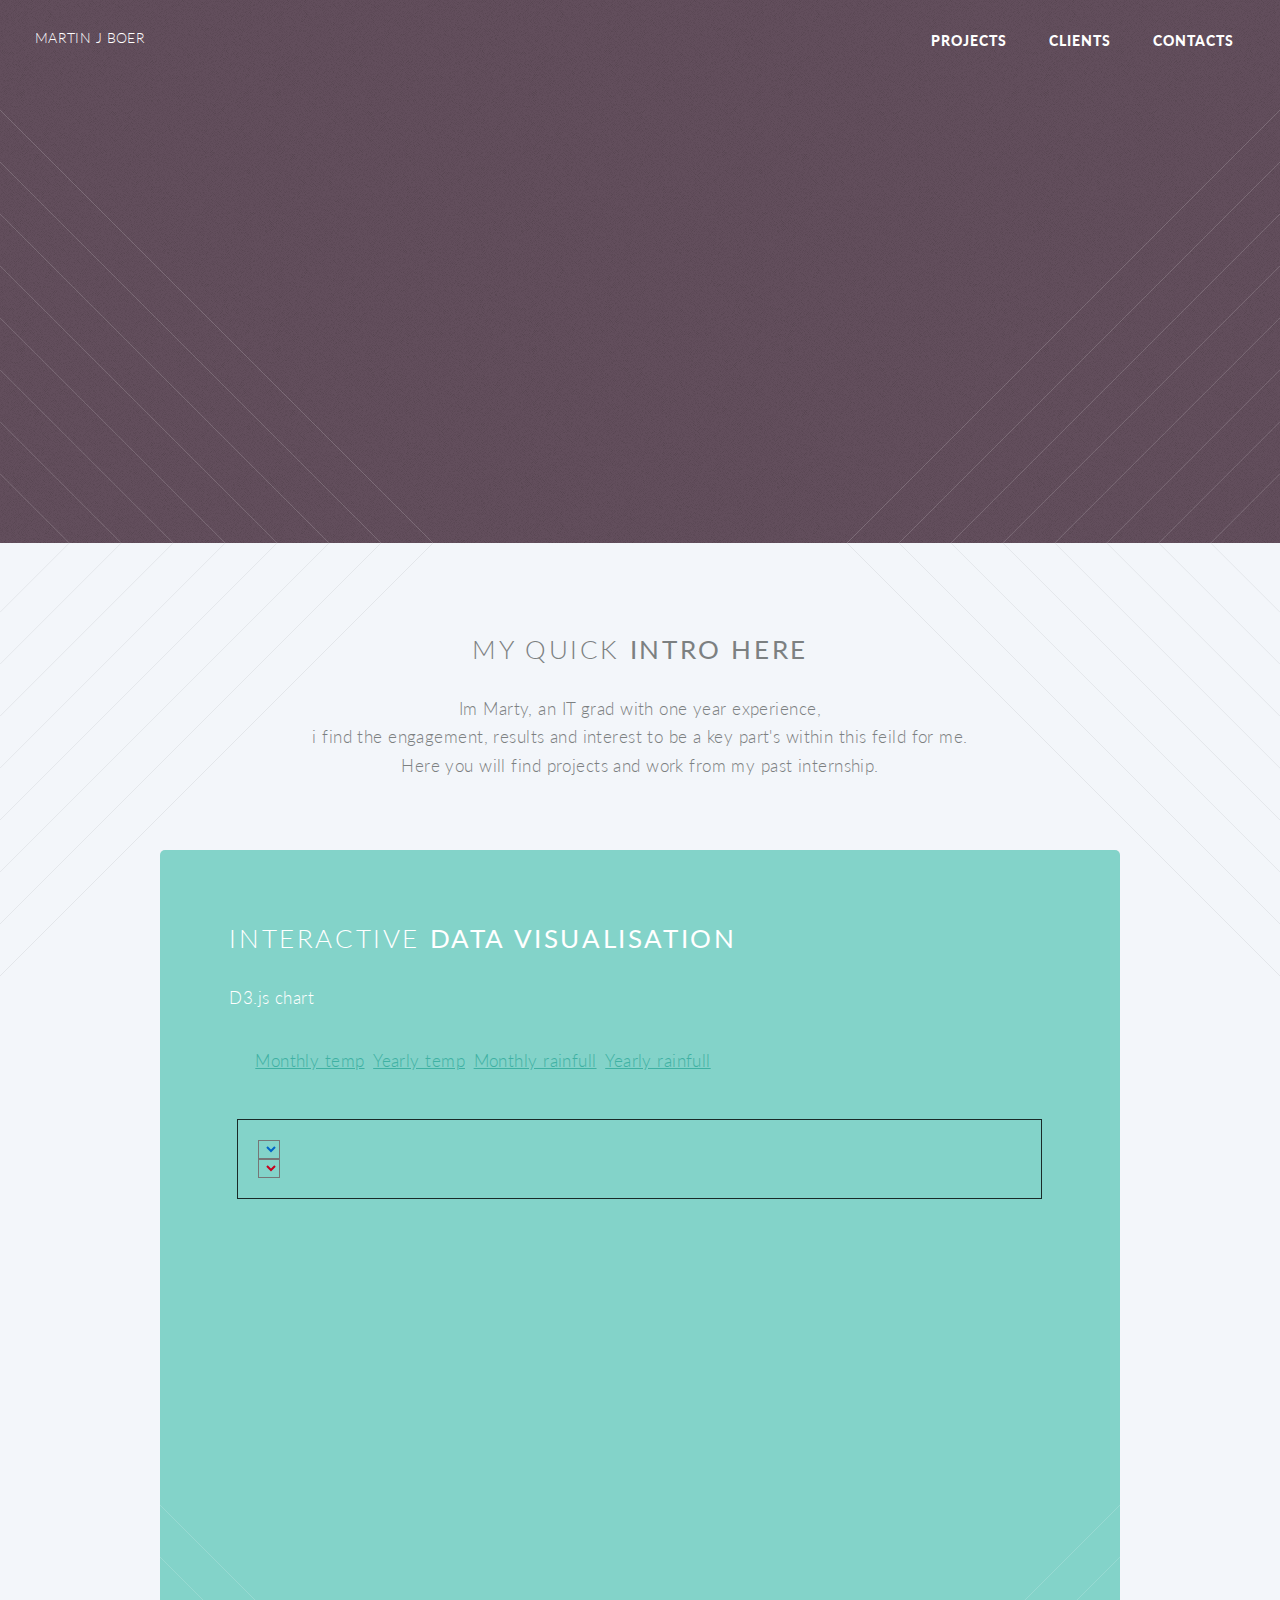
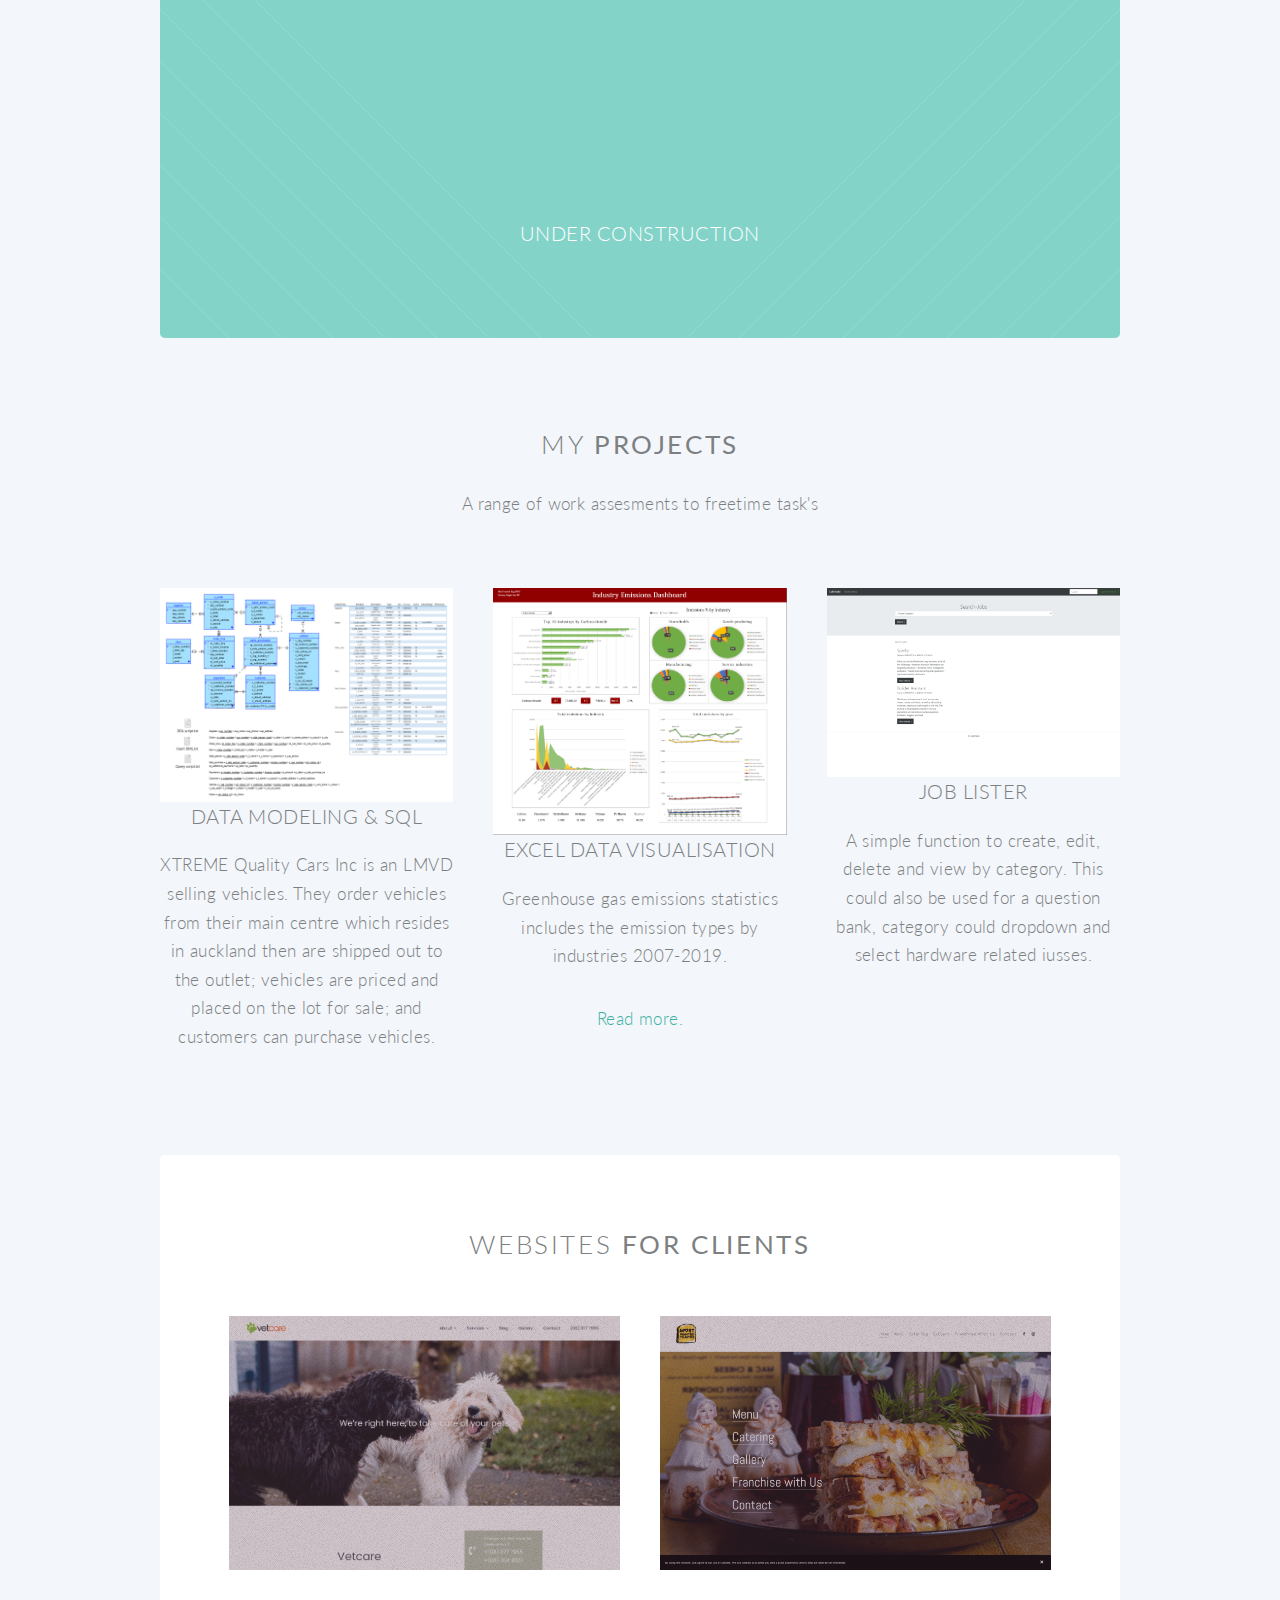
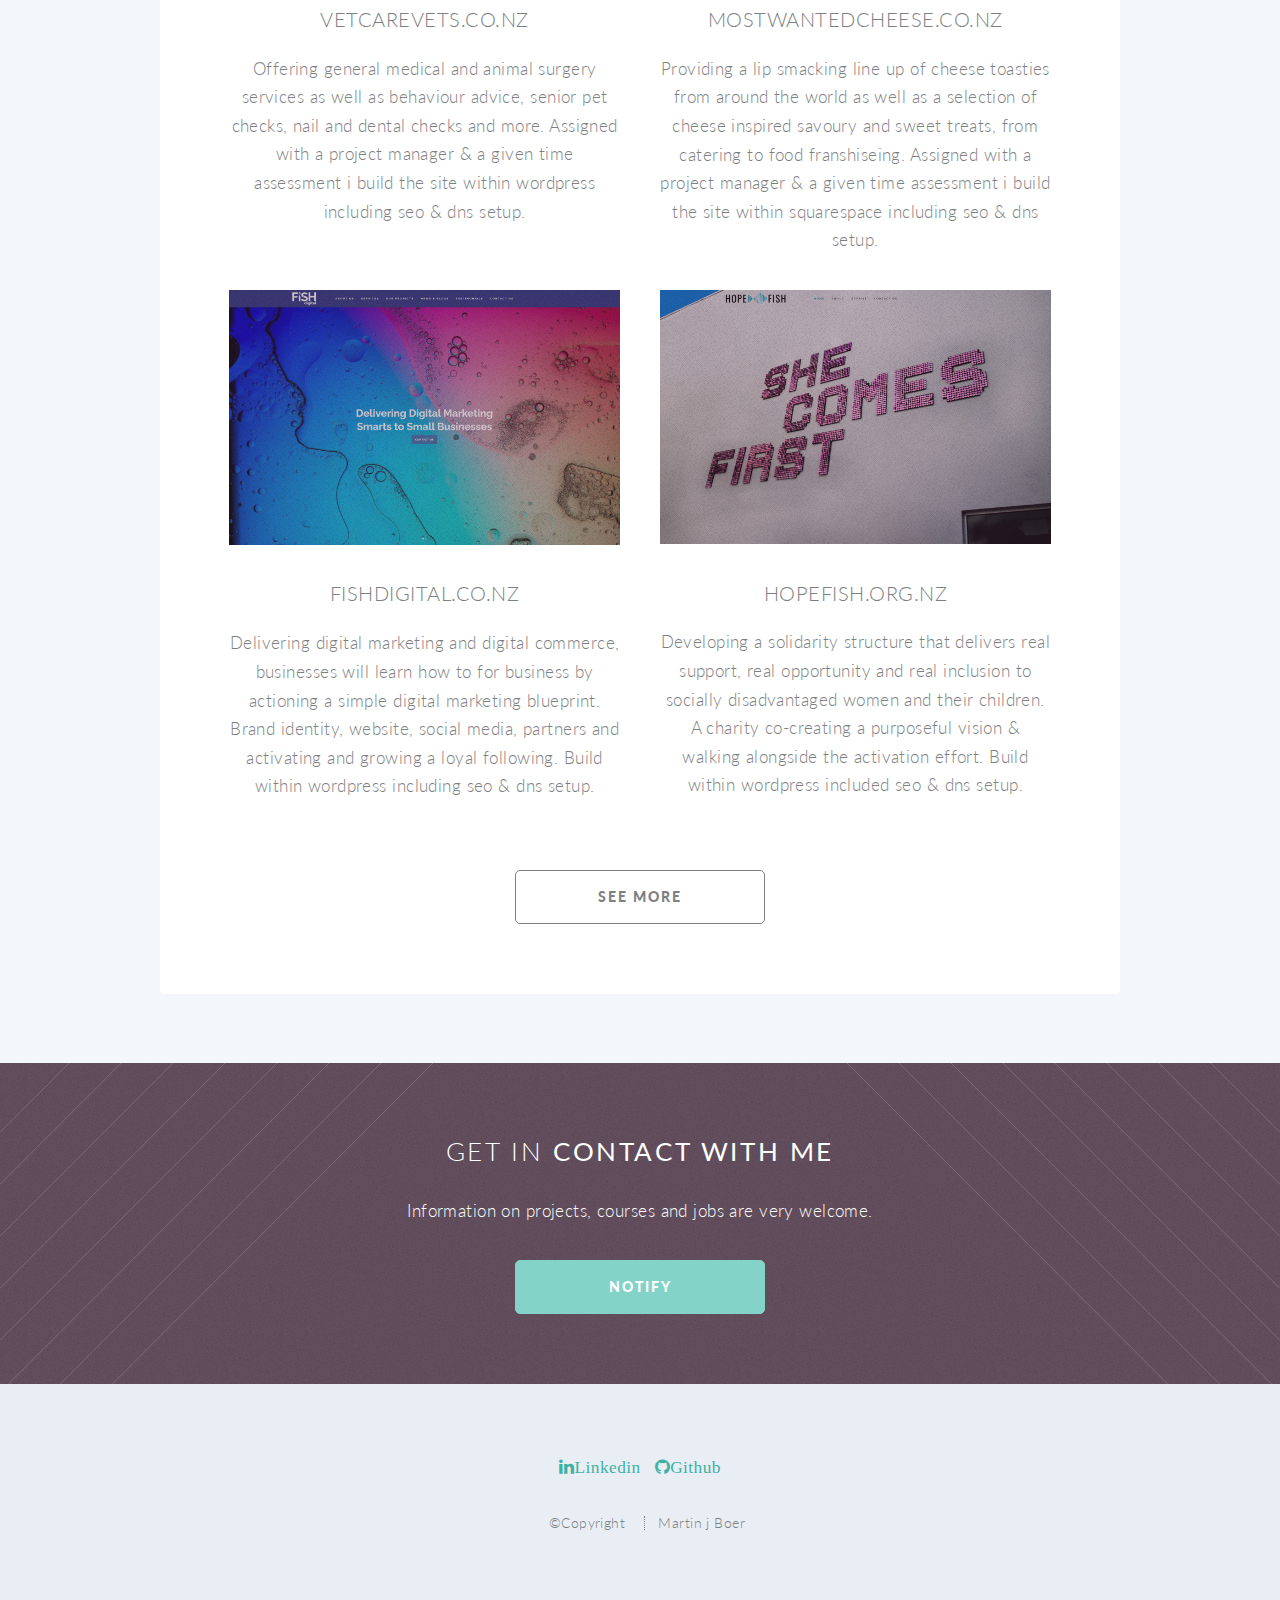
==== index.html @ 6996b5f3 "Add files via upload" ====
<!DOCTYPE HTML>

<html>

	<head>
		<title>Portfolio</title>
		<meta charset="utf-8" />
		<meta name="viewport" content="width=device-width, initial-scale=1, user-scalable=no"/>

		<link rel="stylesheet" href="css/main.css"/>
		<link rel="stylesheet" href="css/ePopupbox.css"/>
		<link rel="stylesheet" href="css/indexPage.css"/>
		<link rel="stylesheet" href="css/fontawesome-all.min.css" />
		<link rel="stylesheet" href="https://cdnjs.cloudflare.com/ajax/libs/font-awesome/4.7.0/css/font-awesome.min.css">
		
		<noscript>
			<link rel="stylesheet" href="css/noscript.css" />
		</noscript>

		<!-- Magnific Popup core CSS file -->
		<link rel="stylesheet" href="magnific/magnific-popup.css">

		<!-- jQuery CDN -->
		<script src="https://ajax.googleapis.com/ajax/libs/jquery/3.5.1/jquery.min.js"></script>
		<!--<script src="https://ajax.googleapis.com/ajax/libs/jquery/1.9.1/jquery.min.js"></script>-->
		<script src="https://ajax.googleapis.com/ajax/libs/jquery/1.8/jquery.min.js"></script>
		
		<!-- Magnific Popup core JS file -->
		<script src="magnific/jquery.magnific-popup.js"></script>

		<script src="scripts/ePopupText.js"></script>

		<!--D3 javascript libary-->
		<script src="https://d3js.org/d3.v3.min.js"></script>
		<link rel="stylesheet" href="scripts/ball.js">

		<style>
		</style>

	</head>

	<body class="index is-preload">
		<div id="page-wrapper">

			<!-- Header -->
				<header id="header" class="alt">
					<h1 id="logo"><a href="index.html"><span>Martin J Boer</span></a></h1>
					<nav id="nav">
						<ul>
							<li class="current"><a href="#projects">Projects</a></li>
							<li class="current"><a href="#clients">Clients</a></li>
							<li class="current"><a href="#cta">Contacts</a></li>
						</ul>
					</nav>
				</header>
				
			<!-- Banner -->
				<section id="banner">

					<div class="inner" style="position: relative; z-index: 1;">

						<header>
							<h2>Portfolio</h2>
						</header>
						<p>My Development & Data showcase.</br> </p>
						<footer>
							<ul class="buttons stacked">
								<li><a href="#" class="button fit scrolly" id="spawnBall">Spawn balls</a></li>						
							</ul>
						</footer>
				
					</div>

				</section>

			<!-- Main -->
				<article id="main">

					<header class="special container">
						<h2>My quick <strong>intro here</strong></h2>
						<p>Im Marty, an IT grad with one year experience,
						<br/>
						i find the engagement, results and interest to be a key part's within this feild for me.
						<br/>
						Here you will find projects and work from my past internship.
						</p>
					</header>

					<!-- Sec 1 -->
						<section class="wrapper style2 container special-alt">

							<div class="visualbanner">
							
								<header><h2>Interactive <strong>data visualisation</strong></h2>
									<p>D3.js chart</p>
								</header>

									<div>
										<ul class="dataVizButtons" style="display: flex; list-style: none; cursor: pointer;">
											<li><a class="chartBtn" id="displayLine" onclick="chartToggle()" style="text-decoration-line: underline;">Monthly temp</a></li>
											<li><a class="chartBtn" id="displayCicle" onclick="chartToggle()" style="text-decoration-line: underline;">Yearly temp</a></li>
											<li><a class="chartBtn" id="displayMap" onclick="chartToggle()" style="text-decoration-line: underline;">Monthly rainfull</a></li>
											<li><a class="chartBtn" id="displayBar" onclick="chartToggle()" style="text-decoration-line: underline;">Yearly rainfull</a></li>					
										</ul>
									</div>

										<iframe id="chartLine" src="dataviz/templine.html" width="100%" height="700px"></iframe>
										<iframe id="chartCicle" style="display: none;" src="dataviz/tempcicle.html" width="100%" height="700px"></iframe>
										<iframe id="chartMap" style="display: none;" src="dataviz/rainmap.html" width="100%" height="700px"></iframe>
										<iframe id="chartBar" style="display: none;" src="dataviz/rainbar.html" width="100%" height="700px"></iframe>

										<div style="text-align: center;">
											<h3>Under construction</h3>
										</div>
							</div>
							
						</section>

					</div>

					<!-- Sec 2 -->
						<section class="wrapper style1 container special" id="projects">

							<header class="special container">
								<h2>My <strong>projects</strong></h2>
								<p>A range of work assesments to freetime task's
								</p>
							</header>

							<div class="row">
								<div class="col-4 col-12-narrower">

									<section>
																												
										<div class="containerpic">
											<img src="images/dbs.PNG" alt="Avatar" class="pic" style="cursor: pointer;">
											
											<div class="overlaypic">
											  <div class="grid-container">
											<div class="grid-item"><a class="mag-popup" href="images/dbs.PNG"><img src="images/dbs.PNG" alt="Avatar" class="pic"></a></div>
											<div class="grid-item"><a class="mag-popup" href="images/dataddl.PNG"><img src="images/dataddl.PNG" alt="Avatar" class="pic"></a></div>
											<div class="grid-item"><a class="mag-popup" href="images/datadml.PNG"><img src="images/datadml.PNG" alt="Avatar" class="pic"></a></div>
											<div class="grid-item"><a class="mag-popup" href="images/dataquery.PNG"><img src="images/dataquery.PNG" alt="Avatar" class="pic"></a></div>
											  </div>
											  </div>
											  
										  </div>
																																					
										<header>
											<h3>data modeling & SQL</h3>
										</header>
										<p>XTREME Quality Cars Inc is an LMVD selling vehicles. 
											They order vehicles from their main centre which resides in auckland then are shipped out to the outlet; 
											vehicles are priced and placed on the lot for sale; 
											and customers can purchase vehicles.</p>
									</section>

								</div>
								<div class="col-4 col-12-narrower">

									<section>
									
										<!--<a><img id="img" src="images/emission.PNG" alt="emission" style="width: 100%; cursor: pointer;"></a>-->

										<div class="containerpic">
											<img src="images/DashboardIndustryEmission.PNG" alt="Avatar" class="pic" style="cursor: pointer;">
											
											<div class="overlaypic">
											  <div class="grid-container">
											<div class="grid-item"><a class="mag-popup" href="images/DashboardIndustryEmission.PNG"><img src="images/DashboardIndustryEmission.PNG" alt="Avatar" class="pic"></a></div>
											<div class="grid-item"><a class="mag-popup" href="images/DashboardIndustryEmission2.PNG"><img src="images/DashboardIndustryEmission2.PNG" alt="Avatar" class="pic"></a></div>
											<div class="grid-item"><a class="mag-popup" href="images/greenHouseData.PNG"><img src="images/greenHouseData.PNG" alt="Avatar" class="pic"></a></div>
											<div class="grid-item"><a class="mag-popup" href="images/Suggestion6.PNG"><img src="images/Suggestion6.PNG" alt="Avatar" class="pic"></a></div>
											  </div>
											  </div>
											  
										  </div>

										<header>
											<h3>excel data visualisation</h3>
										</header>
										<p>Greenhouse gas emissions statistics includes the emission types by industries 2007-2019.</p>

										<!-- popup button -->
										<a id="emissionBtn" style='cursor:pointer;'>Read more.</a>
																				
										<!-- the content -->
										<div id="emissionPopup" class="ePopup">
										<div class="ePopupContent">
										<span class="close"></span>

											<h5 class="eSubtitle">Report</h5>

											<div id="eOneSection" onclick="eTextDropdown()">
											<a id="eArrowOne" class="fa fa-arrow-right"></a>
											<h3 class="eTitle"><strong>Instructions on how to run and view your visualisation</strong></h3>
											</div>
											
											<div id="ePopupText" class="eTextContent">
												
												
											<p>File installed: Navigate to the Dashboard tab located on the excel file at the bottom, select both the dropdowns and option buttons to change between views that will change charts & fields automatically based on selected.</p>

											<p>Section 1 – Charts: <strong>Top 5 industry’s & Emission types by industry</strong></p>
											<p>-	Top 5 industries selectable fields are 7 types of emissions: Carbon dioxide, Fluorinated gases, Hydrofluorocarbons, Methane, Nitrous oxide, Perfluorocarbons, Sulphur hexafluoride. Number fields located under chart showing total & change amount for all listed industries on current chart.
											Industries are ranked by highest amount for the selected emission type. Including showing the past data these industries have seen from 07 to 19.</p>

											<p>-	Emission types by industry showing the top-ranking Industries from the previous chart but an in-depth look into its emission types by industry as an overall % across them that’s contributing to the amount.
											Selectable buttons are groups 1-3 which include the top 12 industries in total.</p>

											<p>Section 2 – Charts: <strong>Total emissions by industry & by year</strong></p>
											<p>-	Total by industry revealing the emission types and amount over the period 07-19 as sum, listing 20+ industries it shows the true scale of the emission types showing the amount rather than overall % within the industry.</p>

											<p>-	Total by year includes all industries by emission type for each given year out of the time frame, showing the range, trend and increments amounts for each type. 
											Number fields relating to this chart are displayed bottom left that will select all 7 emission types, on change effect will come from the dropdown chart top 5, calculating total for each emission type, average for that type and the overall % out of the 7 emission types as rank.
											</p>
										
											</div>
											
											
											<div id="eTwoSection" onclick="eTextDropdownTwo()">
											<a id="eArrowTwo" class="fa fa-arrow-right"></a>
											<h3 class="eTitle"><strong>How to address the data visualization</strong></h3>
											</div>
											
											<div id="ePopupTextTwo" class="eTextContentTwo">
											<p><strong>1.	Questions that warrant the use of visualization methods</strong></p>
										<p>how much emissions come from each industry.
										what is the overall amount and averages for each emission.
										how many emission types are within each industry.
										what industries have increased.
										how the industry emissions have scaled over time.
										what emission is ranked highest among the industries.
										what emissions have increased.</p>
										<p><strong>2.	Description of the source and type of dataset used</strong></p>
										<p>Stats NZ official data agency is a government department. From the Ministry for the Environment and show production-based gross collects information from people and organisations through censuses and surveys. 
										</p>
										<p style="text-decoration-line: underline;">Greenhouse gas emissions (industry and household): Year ended 2019.
										(Government, 2021)
										CSV format</p>

										<p><strong>3.	Visualization techniques evaluated, selected and used</strong></p>

										<p><strong>Clustered bar chart:</strong> A horizontal view both for width of chart and text lineament, a dropdown to reduce to a single chart but its fields to change for multiple charts saving space, stacked bars showing any increments over time for each type.
										<br><strong>Pie chart:</strong> Grouped charts displaying more info but within a good chart size as a whole, a selector to change between multiple groups of charts saving space, A circular view showing a proportional to the fraction of the whole in each type.
										<br><strong>Area chart:</strong> A single chart scaling across the total for each category by type, volume-based view including each type by colour code for a single category while scaling to the most on one end.
										<br><strong>Stacked line chart:</strong> A single chart scaling across the total for each year by type, to include all types in a stacked view listing topmost ranked type for comparison as well as any increments over time.</p> 

										<p>Number fields as extra values for input based from the charts that’s not visible unless calculated from the chart, to display different values for each type once selected from the dropdown.</p>

										<p><strong>4.	Values the visualization provides for a given context</strong></p>

										<p>Air pollutants responsible for environmental effects such as climate, air pollutions, extreme weather, crop fields and increased wildfires. Other effects such as respiratory diseases, food supply disruptions and reduced atmospheric visibility.</p>

										<p>Industries at the most risk of polluting emissions
										Industries producing the most emissions
										Industries that saw an increase in their emissions
										Which emission each industry producers most of
										Which emissions each industry have
										What is the most polluting emission among others
										What direction the industry emissions may be heading
										</p>
											</div>
										
										
										<div id="eThreeSection" onclick="eTextDropdownThree()">
											<a id="eArrowThree" class="fa fa-arrow-right"></a>
											<h3 class="eTitle"><strong>Conclusion</strong></h3>
											</div>
											
											<div id="ePopupTextThree" class="eTextContentThree">
											<p id="eTitleSpace"><strong>CO2 Emission: Carbon dioxide 1.9% increase – Overall 45.6% of total emissions.</strong></p>
										Households saw a 13.662% increase of a difference 2,274.5, 94% of the industry is carbon dioxide and 22.59% of Carbon dioxide’s total.
										<br>Goods-producing industries saw a -3.3692% decrease of a difference -602.09, 78% of the industry is carbon dioxide and 22.21% of Carbon dioxide’s total.
										<br>Manufacturing saw a 15.884% increase of a difference 1,526.75, 91% of the industry is carbon dioxide and 13.41% of Carbon dioxide’s total.
										<br>Service industries saw a 2.8404% increase of a difference 230.56, 86% of the industry is carbon dioxide and 10.23% of Carbon dioxide’s total.
										<br>Electricity and gas supply saw a -36.474% decrease of a difference -2,747.14, 94% of the industry is carbon dioxide and 7.56% of Carbon dioxide’s total.
										<p id="eTitleSpace"><strong>CO2 Emission: Fluorinated gases 83% increase – Overall 1.7% of total emissions.</strong></p>
										Goods-producing industries saw a 112.03% increase of a difference 504.18, 3% of the industry is fluorinated gases and 25.37% of Fluorinated gases total.
										<br>Service industries saw a 81.265% increase of a difference 319.42, 6% of the industry is fluorinated gases and 20.16% of Fluorinated gases total.
										<br>Manufacturing saw a 15.93% increase of a difference 56.44, 3% of the industry is fluorinated gases and 13.97% of Fluorinated gases total.
										<br>Water, sewerage, drainage, and waste services saw a 515.21% increase of a difference 443.8, 9% of the industry is fluorinated gases and 11.01% of Fluorinated gases total.
										<br>Households saw a 25.843% increase of a difference 64.86, 1% of the industry is fluorinated gases and 10.71% of Fluorinated gases total.
										<p id="eTitleSpace"><strong>CO2 Emission: Hydrofluorocarbons 90% increase – Overall 1.6% of total emissions.</strong></p>
										Goods-producing industries saw a 120.8% increase of a difference 466.19, 3% of the industry is hydrofluorocarbons and 24.08% of Hydrofluorocarbons total.
										<br>Service industries saw a 82.504% increase of a difference 320.85, 6% of the industry is hydrofluorocarbons and 21.20% of Hydrofluorocarbons total.
										<br>Manufacturing saw a 4.667% increase of a difference 14.26, 3% of the industry is hydrofluorocarbons and 12.52% of Hydrofluorocarbons total.
										<br>Water, sewerage, drainage, and waste services saw a 577.17% increase of a difference 447.65, 9% of the industry is hydrofluorocarbons and 11.39% of Hydrofluorocarbons total.
										<br>Households saw a 25.843% increase of a difference 64.86, 1% of the industry is hydrofluorocarbons and 11.32% of Hydrofluorocarbons total.
										<p id="eTitleSpace"><strong>CO2 Emission: Methane -3.5% decrease – Overall 41.6% of total emissions.</strong></p>
										Sheep, beef cattle, and grain farming saw a -12.919% decrease of a difference -2,592.31, 80% of the industry is methane and 48.05% of methane’s total.
										<br>Dairy cattle farming saw a 32.951% increase of a difference 3,140.34, 72% of the industry is methane and 30.03% of methane’s total.
										<br>Goods-producing industries saw a -18.681% decrease of a difference -644.24, 15% of the industry is methane and 8.07% of methane’s total.
										<br>Water, sewerage, drainage, and waste services saw a -26.074% decrease of a difference -772.32, 76% of the industry is methane and 6.59% of methane’s total.
										<br>Poultry, deer, and other livestock farming saw a -32.585% decrease of a difference -360.91, 69% of the industry is methane and 2.17% of methane’s total.
										<p id="eTitleSpace"><strong>CO2 Emission: Nitrous oxide 11% increase – Overall 9.5% of total emissions.</strong></p>
										Sheep, beef cattle, and grain farming saw a -2.289% decrease of a difference -84.65, 16% of the industry is nitrous oxide and 42.38% of Nitrous oxide’s total.
										<br>Dairy cattle farming saw a 35.346% increase of a difference 1,033.4, 22% of the industry is nitrous oxide and 41.69% of Nitrous oxide’s total.
										<br>Poultry, deer, and other livestock farming saw a -20.306% decrease of a difference -58.94, 20% of the industry is nitrous oxide and 2.77% of Nitrous oxide’s total.
										<br>Goods-producing industries saw a 18.112% increase of a difference 35.93, 1% of the industry is nitrous oxide and 2.44% of Nitrous oxide’s total.
										<br>Service industries saw a 24.71% increase of a difference 32.36, 2% of the industry is nitrous oxide and 1.62% of Nitrous oxide’s total.
										<p id="eTitleSpace"><strong>perfluorocarbons up over 85% and sulphur hexafluoride down -21%. Overall, 0.1% of total emissions.</strong></p>
											</div><br>
											
										</div>
										</div>



										  
									</section>

								</div>
								<div class="col-4 col-12-narrower">

									<section>

										<!--<a class="mag-popup" href="images/jobseek.PNG">
										<a><img id="pic" src="images/jobseek.PNG" alt="js" style="width: 100%; cursor: pointer;"></a>
										-->

										<div class="containerpic">
											<img src="images/jobseek.PNG" alt="Avatar" class="pic" style="cursor: pointer;">
											
											<div class="overlaypic">
											  <div class="grid-container">
											<div class="grid-item"><a class="mag-popup" href="images/jobseek.PNG"><img src="images/jobseek.PNG" alt="Avatar" class="pic"></a></div>
											<div class="grid-item"><a class="mag-popup" href="images/jobseekcreate.PNG"><img src="images/jobseekcreate.PNG" alt="Avatar" class="pic"></a></div>
											<div class="grid-item"><a class="mag-popup" href="images/jobseekview.PNG"><img src="images/jobseekview.PNG" alt="Avatar" class="pic"></a></div>
											  </div>
											  </div>
											  
										  </div>

										<header>
											<h3>Job Lister</h3>
										</header>
										<p>A simple function to create, edit, delete and view by category. 
											This could also be used for a question bank, category could dropdown and select hardware related iusses.</p>
									</section>

								</div>
							</div>
						</section>

					<!-- Sec 3 -->
						<section class="wrapper style3 container special" id="clients">

							<header class="major">
								<h2>websites <strong>for clients</strong></h2>
							</header>

							<div class="row">
								<div class="col-6 col-12-narrower">

									<section>
										<a href="https://vetcarevets.co.nz" class="image featured" target="_blank">
											<img src="images/vetcare.png" alt="vetcarevets"/>
										</a>
										<header>
											<h3><a class="weblink" href="https://vetcarevets.co.nz" target="_blank">vetcarevets.co.nz</a></h3>
										</header>
										<p>Offering general medical and animal surgery services as well as behaviour advice, senior pet checks, nail and dental checks and more. 
											Assigned with a project manager & a given time assessment i build the site within wordpress including seo & dns setup.</p>
									</section>

								</div>
								<div class="col-6 col-12-narrower">

									<section>
										<a href="https://www.mostwantedcheese.co.nz" class="image featured" target="_blank">
											<img src="images/mostwantedcheese.png" alt="mostwantedcheese"/>
										</a>
										<header>
											<h3><a class="weblink" href="https://www.mostwantedcheese.co.nz" target="_blank">mostwantedcheese.co.nz</a></h3>
										</header>
										<p>Providing a lip smacking line up of cheese toasties from around the world as well as a selection of cheese inspired savoury and sweet treats, 
											from catering to food franshiseing. Assigned with a project manager & a given time assessment i build the site within squarespace including seo & dns setup.</p>
									</section>

								</div>
							</div>
							<div class="row">
								<div class="col-6 col-12-narrower">

									<section>
										<a href="https://fishdigital.co.nz" class="image featured" target="_blank">
											<img src="images/fishdigital.png" alt="fishdigital"/>
										</a>
										<header>
											<h3><a class="weblink" href="https://fishdigital.co.nz" target="_blank">fishdigital.co.nz</a></h3>
										</header>
										<p>Delivering digital marketing and digital commerce, businesses will learn how to for business by actioning a simple digital marketing blueprint.
											Brand identity, website, social media, partners and activating and growing a loyal following. 
											Build within wordpress including seo & dns setup.</p>
									</section>

								</div>
								<div class="col-6 col-12-narrower">

									<section>
										<a href="https://hopefish.org.nz" class="image featured" target="_blank">
											<img src="images/hopefish.png" alt="hopefish"/>
										</a>
										<header>
											<h3><a class="weblink" href="https://hopefish.org.nz" target="_blank">hopefish.org.nz</a></h3>
										</header>
										<p>Developing a solidarity structure that delivers real support, real opportunity and real inclusion to socially disadvantaged women and their children. 
											A charity co-creating a purposeful vision & walking alongside the activation effort. 
											Build within wordpress included seo & dns setup.</p>
									</section>

								</div>
							</div>

							<footer class="major">
								<ul class="buttons">
									<li><a href="#" class="button">See More</a></li>
								</ul>
							</footer>

						</section>

				</article>

			<!-- CTA -->
				<section id="cta">

					<header>
						<h2>Get in <strong> contact with me</strong></h2>
						<p>Information on projects, courses and jobs are very welcome.</p>
					</header>
					<footer>
						<ul class="buttons">
							<li>
								<a id="myBtn" class="button primary">Notify</a>
							</li>
						</ul>
					</footer>

					<!-- Github pages does not support php -->
				<div id="myModal" class="modal">

					<!-- Modal content -->
					<div class="modal-content">
					<span class="close">&times;</span>
					<div class="form-popup" id="myForm">

					<form action="form_page.php" class="form-container" id="contactForm" method="POST">
					<h1 style="color: #7c8081; display: block; text-align: left;"><strong>Form</strong></h1>

					<div class="response"></div>
				
					<label for="name" style="color: #7c8081; display: block;"><b>Name</b></label>
					<input class="inputborder" type="text" placeholder="Enter Name" name="name">
					
					<label for="email" style="color: #7c8081; display: block;"><b>Email</b></label>
					<input class="inputborder" type="email" placeholder="Enter Email" name="email">

					<label for="subject" style="color: #7c8081; display: block;"><b>Subject</b></label>
					<input class="inputborder" type="text" placeholder="Enter Subject" name="subject">
				
					<label for="message" style="color: #7c8081; display: block;"><b>Message</b></label><br>
					<textarea class="inputborder" id="textarea" rows="4" cols="75" style="display: block; margin-inline: auto;" name="message"></textarea>
				
					<button type="submit" name="submit" class="btn" id="disMes" onclick="displayMessage()">Submit</button>
					</form>

					</div>
					<!--added display messge for form not working on github pages-->
					<div id="addMes" style="display: none;" onclick="displayMessage()">
						<p style="color:black">Currently not working on <strong>github pages,</strong>
							<br>you can contact me on <a href="tel:0277260260" style="cursor: pointer;">0277260260</a> or email me at <a href="mailto:martinboer81@gmail.com" style="cursor: pointer;">martinboer81</a></p>
					</div>

				</div>

				</div>

				</section>

			<!-- Footer -->
				<footer id="footer">

					<ul class="icons">
						<li><a href="https://www.linkedin.com/in/martin-boer-b16b6013b" class="fa fa-linkedin" target="_blank"><span class="label">Linkedin</span></a></li>
						<li><a href="https://github.com/marboe29" class="fa fa-github" target="_blank"><span class="label">Github</span></a></li>
					</ul>

					<ul class="copyright">
						<li>&copy;Copyright</li>
						<li>Martin j Boer</li>
					</ul>

				</footer>


		</div>

	</body>
	
		<!-- Scripts -->
		<script type="text/javascript">
			
			
			//jquery lib
			$(document).ready(function() {
			  $('.mag-popup').magnificPopup({type:'image'});
			});

			$(document).ready(function(){
				$('#contactForm').submit(function(event){

					//preventDefault method cancels the default action of the event.
					event.preventDefault();

					$form = $(this);

					$.ajax({
						type: "POST",
						url: 'form_page.php', //serialize method, creates a text string with name attributes.
						data: 'submit=1&'+$form.serialize(),
						datatype: 'json',
						success: function(response){
							if(status == 1){
								$('.response').html('<div class="fa fa-check" style="color:#3fb1a3">'+response+'</div>');
								//$('#contactForm')[0].reset(); jquery doesnt have a reset method converts it to javascript object
								$('#contactForm').trigger("reset");

							}else{
								$('.response').html('<div class="fa fa-warning" style="color:red">'+response+'</div>');
								//$('.inputborder').attr("style", "border: 1px solid red;").trigger("reset");
							}
						}

					});

				});

			});
			

		//Gets the contact form
		var modal = $('#myModal');
		//Get the button that opens the contact form
		var btn = $('#myBtn');
		//Get the <span> element that closes the contact form
		var span = $('.close');
		
		$(document).ready(function(){
			//When the user clicks the button, open the form
			btn.on('click', function(){
				modal.show();
			});
			//When the user clicks on <span> (x), close the form
			span.on('click', function(){
				modal.hide();
			});

		});
		//When the user clicks anywhere outside of the form, close it
		$('body').bind('click', function(event){
			if ($(event.target).hasClass("modal")){
					modal.hide();
			}
		});

		//Gets the emission projects popup text
		var ePopup = document.getElementById("emissionPopup");
		var eBtn = document.getElementById("emissionBtn");

		eBtn.onclick = function() {
		ePopup.style.display = "block";
		}

		window.onclick = function(event) {
		if (event.target == ePopup) {
			ePopup.style.display = "none";
		}
		}


// Ball object - multiple balls can be created by instantiating new objects
function Ball(svg, x, y, id, color, aoa, weight) {
    this.posX = x; // cx
    this.posY = y; // cy
    this.color = color;
    this.radius = weight; // radius and weight same
    this.jumpSize = 1; // equivalent of speed default to 1
    this.svg = svg; // parent SVG
    this.id = id; // id of ball
    this.aoa = aoa; // angle of attack
    this.weight = weight;

    if (!this.aoa)
        this.aoa = Math.PI / 7;
    if (!this.weight)
        this.weight = 10;
    this.radius = this.weight;

    this.data = [this.id]; // allow us to use d3.enter()

    var thisobj = this; // i like to use thisobj instead of this. this many times not reliable particularly handling evnet

    // **** aoa is used only here -- earlier I was using to next move position.
    // Now aoa and speed together is velocity 
    this.vx = Math.cos(thisobj.aoa) * thisobj.jumpSize; // velocity x
    this.vy = Math.sin(thisobj.aoa) * thisobj.jumpSize; // velocity y
    this.initialVx = this.vx;
    this.initialVy = this.vy;
    this.initialPosX = this.posX;
    this.initialPosY = this.posY;

    // when speed changes, go to initial setting
    this.GoToInitialSettings = function (newjumpSize) {
        thisobj.posX = thisobj.initialPosX;
        thisobj.posY = thisobj.initialPosY;
        thisobj.vx = Math.cos(thisobj.aoa) * newjumpSize; // velocity x
        thisobj.vy = Math.sin(thisobj.aoa) * newjumpSize; // velocity y
        thisobj.Draw();
    }

    this.Draw = function () {
        var svg = thisobj.svg;
        var ball = svg.selectAll('#' + thisobj.id)
                    .data(thisobj.data)
                ;
        ball.enter()
            .append("circle")
            .attr({"id" : thisobj.id, 'class' : 'ball', 'r' : thisobj.radius, 'weight' : thisobj.weight})
            .style("fill", thisobj.color)
            ;
        ball
            //.transition()//.duration(50)
            .attr("cx", thisobj.posX)
            .attr("cy", thisobj.posY)
        ;
        // intersect ball is used to show collision effect - every ball has it's own intersect ball
        var intersectBall = ball.enter()
                            .append('circle')
                            .attr({ 'id': thisobj.id + '_intersect', 'class': 'intersectBall' });
    }

    this.Move = function () {
        var svg = thisobj.svg;

        //thisobj.posX += Math.cos(thisobj.aoa) * thisobj.jumpSize;
        //thisobj.posY += Math.sin(thisobj.aoa) * thisobj.jumpSize;

        thisobj.posX += thisobj.vx;
        thisobj.posY += thisobj.vy;

        if (parseInt(svg.attr('width')) <= (thisobj.posX + thisobj.radius)) {
            thisobj.posX = parseInt(svg.attr('width')) - thisobj.radius - 1;
            thisobj.aoa = Math.PI - thisobj.aoa;
            thisobj.vx = -thisobj.vx;
        }

        if ( thisobj.posX < thisobj.radius) {
            thisobj.posX = thisobj.radius+1;
            thisobj.aoa = Math.PI - thisobj.aoa;
            thisobj.vx = -thisobj.vx;
        }

        if (parseInt(svg.attr('height')) < (thisobj.posY + thisobj.radius)) {
            thisobj.posY = parseInt(svg.attr('height')) - thisobj.radius - 1;
            thisobj.aoa = 2 * Math.PI - thisobj.aoa;
            thisobj.vy = -thisobj.vy;
        }

        if (thisobj.posY < thisobj.radius) {
            thisobj.posY = thisobj.radius+1;
            thisobj.aoa = 2 * Math.PI - thisobj.aoa;
            thisobj.vy = -thisobj.vy;
        }

        // **** NOT USING AOA except during initilization. Just left this for future reference ***** 
        if (thisobj.aoa > 2 * Math.PI)
            thisobj.aoa = thisobj.aoa - 2 * Math.PI;
        if (thisobj.aoa < 0)
            thisobj.aoa = 2 * Math.PI + thisobj.aoa;

        thisobj.Draw();
    }
}

function CheckCollision(ball1, ball2) {
    var absx = Math.abs(parseFloat(ball2.posX) - parseFloat(ball1.posX));
    var absy = Math.abs(parseFloat(ball2.posY) - parseFloat(ball1.posY));

    // find distance between two balls.
    var distance = (absx * absx) + (absy * absy);
    distance = Math.sqrt(distance);
    // check if distance is less than sum of two radius - if yes, collision
    if (distance < (parseFloat(ball1.radius) + parseFloat(ball2.radius))) {
        return true;
    }
    return false;
}

var balls = []; // global array representing balls
var color = d3.scale.category20();

//courtsey thanks to several internet sites for formulas
//detect collision, find intersecting point and set new speed+direction for each ball based on weight (weight=radius)
function ProcessCollision(ball1, ball2) {

    if (ball2 <= ball1)
        return;
    if (ball1 >= (balls.length-1) || ball2 >= balls.length )
        return;

    ball1 = balls[ball1];
    ball2 = balls[ball2];

    if ( CheckCollision(ball1, ball2) ) {
        // intersection point
        var interx = ((ball1.posX * ball2.radius) + ball2.posX * ball1.radius)
        / (ball1.radius + ball2.radius);
        var intery = ((ball1.posY * ball2.radius) + ball2.posY  * ball1.radius)
        / (ball1.radius + ball2.radius);

        // show collision effect for 500 miliseconds
        var intersectBall = svg.select('#' + ball1.id + '_intersect');
        intersectBall.attr({ 'cx': interx, 'cy': intery, 'r': 5 ,'fill': 'black' })
                    .transition()
                    .duration(500)
                    .attr('r', 0);

        // calculate new velocity of each ball.
        var vx1 = (ball1.vx * (ball1.weight - ball2.weight)
            + (2 * ball2.weight * ball2.vx )) / (ball1.weight + ball2.weight);
        var vy1 = (ball1.vy * (ball1.weight - ball2.weight)
            + (2 * ball2.weight * ball2.vy)) / (ball1.weight + ball2.weight);
        var vx2 = (ball2.vx * (ball2.weight - ball1.weight)
            + (2 * ball1.weight * ball1.vx)) / (ball1.weight + ball2.weight);
        var vy2 = (ball2.vy * (ball2.weight - ball1.weight)
            + (2 * ball1.weight * ball1.vy)) / (ball1.weight + ball2.weight);

        //set velocities for both balls
        ball1.vx = vx1;
        ball1.vy = vy1;
        ball2.vx = vx2;
        ball2.vy = vy2;

        //ensure one ball is not inside others. distant apart till not colliding
        while (CheckCollision(ball1, ball2)) {
            ball1.posX += ball1.vx;
            ball1.posY += ball1.vy;

            ball2.posX += ball2.vx;
            ball2.posY += ball2.vy;
        }
        ball1.Draw();
        ball2.Draw();
    }
}

function Initialize(containerId) {
    var height = document.getElementById(containerId).clientHeight;
    var width = document.getElementById(containerId).clientWidth;
    gContainerId = containerId;
    gCanvasId = containerId + '_canvas';
    gTopGroupId = containerId + '_topGroup';
    var svg = d3.select("#" + containerId).append("svg")
        .attr("id", gCanvasId)
        .attr("width", width)
        .attr("height", height)
        .append("g")
        .attr("id", gTopGroupId)
        .attr("x", 0)
        .attr("y", 0)
        .attr("width", width)
        .attr("height", height)
        .style("fill", "none")
    //.attr("transform", "translate(" + 1 + "," + 1 + ")")
    ;

    balls.push(new Ball(svg, 501, 101, 'n1', '#83d3c9', Math.PI / 7, 35));
    balls.push(new Ball(svg, 401, 41, 'n2', 'white', Math.PI + Math.PI / 7, 35));
	

	for (var i = 0; i < balls.length; ++i) {
        balls[i].Draw();
    }

    return svg;
}


	var startStop = null;

	window.onload=function() {
        document.getElementById("n1").addEventListener("click", begin);
		document.getElementById("n2").addEventListener("click", begin);
    }

    function begin(){
       	
        if (startStop == null) {
            d3.timer(function () {
                for (var i = 0; i < balls.length; ++i) {
                    var r = balls[i].Move();
                    for (var j = i + 1; j < balls.length; ++j) {
                        ProcessCollision(i, j);
                    }
                }
                if (startStop == null)
                    return true;
                else
                    return false;
            }, 100);

            startStop = 1;
        }
        else {
            startStop = null; 
        }
    }
	
	/* https://codepen.io/StrengthandFreedom/pen/QNgwvg */
	
	$(document).ready(function(){
  			$("#spawnBall").toggle(

    			function(){$("#spawnBall");
				document.getElementById('spawnBall').innerHTML = "delete balls";
        		b = 8;
				balls = balls.slice(2);
        
        			for (var i = 0; i < b; ++i) {
            			balls.push(new Ball(svg, 1000, 300, 'n'+(i+1).toString(), color(i),  Math.PI / (i+1), (35)));
						//console.log(balls.slice(2));
        			}
			},

				function(){$("svg").remove();
				document.getElementById('spawnBall').style.display = "none";}
			);
		});

	
		var svg = Initialize('banner');
		begin();


		function displayMessage(){
			document.getElementById('addMes').style.display = "block";
		}


		
		//chart button toggle
		function chartToggle(){

		$("#displayLine").click(

			function(){
			$("#chartLine").css("display", "block")

			$("#chartCicle,#chartMap,#chartBar").each(function(){
				$(this).css("display", "none")
			});
			}
		);

		$("#displayCicle").click(

			function(){
			$("#chartCicle").css("display", "block")
			
			$("#chartLine,#chartMap,#chartBar").each(function(){
				$(this).css("display", "none")
			});
			}
		);

		$("#displayMap").click(

			function(){
			$("#chartMap").css("display", "block")

			$("#chartLine,#chartCicle,#chartBar").each(function(){
				$(this).css("display", "none")
			});
			}
		);

		$("#displayBar").click(

			function(){
			$("#chartBar").css("display", "block")
					
			$("#chartLine,#chartCicle,#chartMap").each(function(){
				$(this).css("display", "none")
			});
			}
		);

		}

				
		</script>

</html>
---- css/main.css ----
@import url("fontawesome-all.min.css");
@import url("https://fonts.googleapis.com/css?family=Lato:300,400,900");


html, body, div, span, applet, object,
iframe, h1, h2, h3, h4, h5, h6, p, blockquote,
pre, a, abbr, acronym, address, big, cite,
code, del, dfn, em, img, ins, kbd, q, s, samp,
small, strike, strong, sub, sup, tt, var, b,
u, i, center, dl, dt, dd, ol, ul, li, fieldset,
form, label, legend, table, caption, tbody,
tfoot, thead, tr, th, td, article, aside,
canvas, details, embed, figure, figcaption,
footer, header, hgroup, menu, nav, output, ruby,
section, summary, time, mark, audio, video {
	margin: 0;
	padding: 0;
	border: 0;
	font-size: 100%;
	font: inherit;
	vertical-align: baseline;}

article, aside, details, figcaption, figure,
footer, header, hgroup, menu, nav, section {
	display: block;}

body {
	line-height: 1;
}

ol, ul {
	list-style: none;
}

blockquote, q {
	quotes: none;
}

	blockquote:before, blockquote:after, q:before, q:after {
		content: '';
		content: none;
	}

table {
	border-collapse: collapse;
	border-spacing: 0;
}

body {
	-webkit-text-size-adjust: none;
}

mark {
	background-color: transparent;
	color: inherit;
}

input::-moz-focus-inner {
	border: 0;
	padding: 0;
}

input, select, textarea {
	-moz-appearance: none;
	-webkit-appearance: none;
	-ms-appearance: none;
	appearance: none;
}

/* Basic */

	html {
		box-sizing: border-box;
	}

	*, *:before, *:after {
		box-sizing: inherit;
	}

	body {
		background: #f3f6fa;
	}


	body, input, select, textarea {
		color: #7c8081;
		font-family: 'Lato', sans-serif;
		font-size: 15pt;
		font-weight: 300;
		letter-spacing: 0.025em;
		line-height: 1.75em;
	}

	a {
		-moz-transition: color 0.2s ease-in-out, border-color 0.2s ease-in-out, background-color 0.2s ease-in-out;
		-webkit-transition: color 0.2s ease-in-out, border-color 0.2s ease-in-out, background-color 0.2s ease-in-out;
		-ms-transition: color 0.2s ease-in-out, border-color 0.2s ease-in-out, background-color 0.2s ease-in-out;
		transition: color 0.2s ease-in-out, border-color 0.2s ease-in-out, background-color 0.2s ease-in-out;
		color: #3fb1a3;
		text-decoration: none;
	}

	a:hover {
		border-bottom-color: transparent;
		color: black;
		opacity:0.8;
	}

	strong, b {
		font-weight: 400;
	}

	p, ul, ol, dl, table, blockquote {
		margin: 0 0 2em 0;
	}

	h1, h2, h3, h4, h5, h6 {
		color: inherit;
		font-weight: 300;
		line-height: 1.75em;
		margin-bottom: 1em;
		text-transform: uppercase;
	}

		h1 a, h2 a, h3 a, h4 a, h5 a, h6 a {
			color: inherit;
			text-decoration: none;
			border: 0;
		}

	h2 {
		font-size: 1.5em;
		letter-spacing: 0.1em;
	}

	h3 {
		font-size: 1.15em;
		letter-spacing: 0.025em;
	}

	sub {
		font-size: 0.8em;
		position: relative;
		top: 0.5em;
	}

	sup {
		font-size: 0.8em;
		position: relative;
		top: -0.5em;
	}

	hr {
		border-top: solid 1px rgba(124, 128, 129, 0.2);
		border: 0;
		margin-bottom: 1.5em;
	}

	blockquote {
		border-left: solid 0.5em rgba(124, 128, 129, 0.2);
		font-style: italic;
		padding: 1em 0 1em 2em;
	}

	.mag-popup{
		border: none;
		display: block;
	}

	.weblink:link {
		color: #7c8081;
  	}
  
  	.weblink:visited {
		color: #7c8081;
  	}
  
  	.weblink:hover {
		color: #83d3c9;
  	}
  
  	.weblink:active {
		color: #83d3c9;
  	}

	.fa-linkedin{
		border:none;
	}

	.fa-envelope{
		border:none;
	}

	/* Form */

	/* The Modal (background) */
	.modal {
		display: none; /* Hidden by default */
		position: fixed; /* Stay in place */
		z-index: 1; /* Sit on top */
		padding-top: 100px; /* Location of the box */
		left: 0;
		top: 0;
		width: 100%; /* Full width */
		height: 100%; /* Full height */
		overflow: auto; /* Enable scroll if needed */
		background-color: rgb(0,0,0); /* Fallback color */
		background-color: rgba(0,0,0,0.6); /* Black w/ opacity */
	}
	
	/* Modal Content */
	.modal-content {
		background-color: #fefefe;
		margin: auto;
		padding: 20px;
		border: 1px solid #888;
		width: 50%;
		border-radius: 5px;
	}
	
	/* The Close Button */
	.close {
		color: #aaaaaa;
		float: right;
		font-size: 28px;
		font-weight: bold;
	}
	
	.close:hover,
	.close:focus {
		color: #000;
		text-decoration: none;
		cursor: pointer;
	}
	
	
	
	/* Add styles to the form container */
	.form-container {
		max-width: 100%;
		padding: 10px;
		background-color: white;
	}
	
	/* Full-width input fields */
	.form-container input[type=text] {
		width: 75%;
		padding: 15px;
		margin: 5px 0 22px 0;
		border: none;
		background: #f1f1f1;
	}
	.form-container input[type=email] {
		width: 75%;
		padding: 15px;
		margin: 5px 0 22px 0;
		border: none;
		background: #f1f1f1;
	}
	
	/* When the inputs get focus, do something */
	.form-container input[type=text]:focus {
		background-color: #ddd;
		outline: none;
	}
	.form-container input[type=email]:focus {
		background-color: #ddd;
		outline: none;
	}
	
	/* Set a style for the submit/login button */
	.form-container .btn {
		background-color: #83d3c9;
		color: white;
		border: none;
		cursor: pointer;
		margin-bottom:10px;
		opacity: 0.8;
	}
	
	/* Add some hover effects to buttons */
	.form-container .btn:hover, .open-button:hover {
		opacity: 1;
	}
	
	textarea {
		line-height: 1.5;
		border-radius: 5px;
		border: 1px solid #ccc;
		box-shadow: 1px 1px 1px #999;
		margin-bottom: 50px;
		font-size: .8rem;
		letter-spacing: 1px;
		width: 75%;
	}


/* Container */

	.container {
		margin: 0 auto;
		max-width: 100%;
		width: 1400px;
	}

		.container.medium {
			width: 1050px;
		}

		
		@media screen and (max-width: 1680px) {

			.container {
				width: 1200px;
			}

				.container.medium {
					width: 900px;
				}
	

		}

		@media screen and (max-width: 1280px) {

			.container {
				width: 960px;
			}

				.container.medium {
					width: 735px;
				}

		}

		@media screen and (max-width: 980px) {

			.container {
				width: 95%;
			}

				.container.medium {
					width: 71.25%;
				}

		}

		@media screen and (max-width: 840px) {

			.container {
				width: 95%;
			}

				.container.medium {
					width: 95%;
				}

		}

		@media screen and (max-width: 736px) {

			.container {
				width: 100%;
			}

				.container.medium {
					width: 100%;
				}

				.form-container .btn{
					min-width: fit-content;
				}

		}

		.visualbanner{
			height: auto;
		}




/* Row */

	.row {
		display: flex;
		flex-wrap: wrap;
		box-sizing: border-box;
		align-items: stretch;
	}

		.row > * {
			box-sizing: border-box;
		}

		.row.gtr-uniform > * > :last-child {
			margin-bottom: 0;
		}

		.row.aln-left {
			justify-content: flex-start;
		}

		.row.aln-center {
			justify-content: center;
		}

		.row.aln-right {
			justify-content: flex-end;
		}

		.row.aln-top {
			align-items: flex-start;
		}

		.row.aln-middle {
			align-items: center;
		}

		.row.aln-bottom {
			align-items: flex-end;
		}

		.row > .imp {
			order: -1;
		}

		.row > .col-1 {
			width: 8.33333%;
		}

		.row > .off-1 {
			margin-left: 8.33333%;
		}

		.row > .col-2 {
			width: 16.66667%;
		}

		.row > .off-2 {
			margin-left: 16.66667%;
		}

		.row > .col-3 {
			width: 25%;
		}

		.row > .off-3 {
			margin-left: 25%;
		}

		.row > .col-4 {
			width: 33.33333%;
		}

		.row > .off-4 {
			margin-left: 33.33333%;
		}

		.row > .col-5 {
			width: 41.66667%;
		}

		.row > .off-5 {
			margin-left: 41.66667%;
		}

		.row > .col-6 {
			width: 50%;
		}

		.row > .off-6 {
			margin-left: 50%;
		}

		.row > .col-7 {
			width: 58.33333%;
		}

		.row > .off-7 {
			margin-left: 58.33333%;
		}

		.row > .col-8 {
			width: 66.66667%;
		}

		.row > .off-8 {
			margin-left: 66.66667%;
		}

		.row > .col-9 {
			width: 75%;
		}

		.row > .off-9 {
			margin-left: 75%;
		}

		.row > .col-10 {
			width: 83.33333%;
		}

		.row > .off-10 {
			margin-left: 83.33333%;
		}

		.row > .col-11 {
			width: 91.66667%;
		}

		.row > .off-11 {
			margin-left: 91.66667%;
		}

		.row > .col-12 {
			width: 100%;
		}

		.row > .off-12 {
			margin-left: 100%;
		}

		.row.gtr-0 {
			margin-top: 0px;
			margin-left: 0px;
		}

			.row.gtr-0 > * {
				padding: 0px 0 0 0px;
			}

			.row.gtr-0.gtr-uniform {
				margin-top: 0px;
			}

				.row.gtr-0.gtr-uniform > * {
					padding-top: 0px;
				}

		.row.gtr-25 {
			margin-top: -12.5px;
			margin-left: -12.5px;
		}

			.row.gtr-25 > * {
				padding: 12.5px 0 0 12.5px;
			}

			.row.gtr-25.gtr-uniform {
				margin-top: -12.5px;
			}

				.row.gtr-25.gtr-uniform > * {
					padding-top: 12.5px;
				}

		.row.gtr-50 {
			margin-top: -25px;
			margin-left: -25px;
		}

			.row.gtr-50 > * {
				padding: 25px 0 0 25px;
			}

			.row.gtr-50.gtr-uniform {
				margin-top: -25px;
			}

				.row.gtr-50.gtr-uniform > * {
					padding-top: 25px;
				}

		.row {
			margin-top: -50px;
			margin-left: -50px;
		}

			.row > * {
				padding: 50px 0 0 50px;
			}

			.row.gtr-uniform {
				margin-top: -50px;
			}

				.row.gtr-uniform > * {
					padding-top: 50px;
				}

		.row.gtr-150 {
			margin-top: -75px;
			margin-left: -75px;
		}

			.row.gtr-150 > * {
				padding: 75px 0 0 75px;
			}

			.row.gtr-150.gtr-uniform {
				margin-top: -75px;
			}

				.row.gtr-150.gtr-uniform > * {
					padding-top: 75px;
				}

		.row.gtr-200 {
			margin-top: -100px;
			margin-left: -100px;
		}

			.row.gtr-200 > * {
				padding: 100px 0 0 100px;
			}

			.row.gtr-200.gtr-uniform {
				margin-top: -100px;
			}

				.row.gtr-200.gtr-uniform > * {
					padding-top: 100px;
				}

		@media screen and (max-width: 1680px) {

			.row {
				display: flex;
				flex-wrap: wrap;
				box-sizing: border-box;
				align-items: stretch;
			}

				.row > * {
					box-sizing: border-box;
				}

				.row.gtr-uniform > * > :last-child {
					margin-bottom: 0;
				}

				.row.aln-left {
					justify-content: flex-start;
				}

				.row.aln-center {
					justify-content: center;
				}

				.row.aln-right {
					justify-content: flex-end;
				}

				.row.aln-top {
					align-items: flex-start;
				}

				.row.aln-middle {
					align-items: center;
				}

				.row.aln-bottom {
					align-items: flex-end;
				}

				.row > .imp-wide {
					order: -1;
				}

				.row > .col-1-wide {
					width: 8.33333%;
				}

				.row > .off-1-wide {
					margin-left: 8.33333%;
				}

				.row > .col-2-wide {
					width: 16.66667%;
				}

				.row > .off-2-wide {
					margin-left: 16.66667%;
				}

				.row > .col-3-wide {
					width: 25%;
				}

				.row > .off-3-wide {
					margin-left: 25%;
				}

				.row > .col-4-wide {
					width: 33.33333%;
				}

				.row > .off-4-wide {
					margin-left: 33.33333%;
				}

				.row > .col-5-wide {
					width: 41.66667%;
				}

				.row > .off-5-wide {
					margin-left: 41.66667%;
				}

				.row > .col-6-wide {
					width: 50%;
				}

				.row > .off-6-wide {
					margin-left: 50%;
				}

				.row > .col-7-wide {
					width: 58.33333%;
				}

				.row > .off-7-wide {
					margin-left: 58.33333%;
				}

				.row > .col-8-wide {
					width: 66.66667%;
				}

				.row > .off-8-wide {
					margin-left: 66.66667%;
				}

				.row > .col-9-wide {
					width: 75%;
				}

				.row > .off-9-wide {
					margin-left: 75%;
				}

				.row > .col-10-wide {
					width: 83.33333%;
				}

				.row > .off-10-wide {
					margin-left: 83.33333%;
				}

				.row > .col-11-wide {
					width: 91.66667%;
				}

				.row > .off-11-wide {
					margin-left: 91.66667%;
				}

				.row > .col-12-wide {
					width: 100%;
				}

				.row > .off-12-wide {
					margin-left: 100%;
				}

				.row.gtr-0 {
					margin-top: 0px;
					margin-left: 0px;
				}

					.row.gtr-0 > * {
						padding: 0px 0 0 0px;
					}

					.row.gtr-0.gtr-uniform {
						margin-top: 0px;
					}

						.row.gtr-0.gtr-uniform > * {
							padding-top: 0px;
						}

				.row.gtr-25 {
					margin-top: -10px;
					margin-left: -10px;
				}

					.row.gtr-25 > * {
						padding: 10px 0 0 10px;
					}

					.row.gtr-25.gtr-uniform {
						margin-top: -10px;
					}

						.row.gtr-25.gtr-uniform > * {
							padding-top: 10px;
						}

				.row.gtr-50 {
					margin-top: -20px;
					margin-left: -20px;
				}

					.row.gtr-50 > * {
						padding: 20px 0 0 20px;
					}

					.row.gtr-50.gtr-uniform {
						margin-top: -20px;
					}

						.row.gtr-50.gtr-uniform > * {
							padding-top: 20px;
						}

				.row {
					margin-top: -40px;
					margin-left: -40px;
				}

					.row > * {
						padding: 40px 0 0 40px;
					}

					.row.gtr-uniform {
						margin-top: -40px;
					}

						.row.gtr-uniform > * {
							padding-top: 40px;
						}

				.row.gtr-150 {
					margin-top: -60px;
					margin-left: -60px;
				}

					.row.gtr-150 > * {
						padding: 60px 0 0 60px;
					}

					.row.gtr-150.gtr-uniform {
						margin-top: -60px;
					}

						.row.gtr-150.gtr-uniform > * {
							padding-top: 60px;
						}

				.row.gtr-200 {
					margin-top: -80px;
					margin-left: -80px;
				}

					.row.gtr-200 > * {
						padding: 80px 0 0 80px;
					}

					.row.gtr-200.gtr-uniform {
						margin-top: -80px;
					}

						.row.gtr-200.gtr-uniform > * {
							padding-top: 80px;
						}

		}

		@media screen and (max-width: 1280px) {

			.row {
				display: flex;
				flex-wrap: wrap;
				box-sizing: border-box;
				align-items: stretch;
			}

				.row > * {
					box-sizing: border-box;
				}

				.row.gtr-uniform > * > :last-child {
					margin-bottom: 0;
				}

				.row.aln-left {
					justify-content: flex-start;
				}

				.row.aln-center {
					justify-content: center;
				}

				.row.aln-right {
					justify-content: flex-end;
				}

				.row.aln-top {
					align-items: flex-start;
				}

				.row.aln-middle {
					align-items: center;
				}

				.row.aln-bottom {
					align-items: flex-end;
				}

				.row > .imp-normal {
					order: -1;
				}

				.row > .col-1-normal {
					width: 8.33333%;
				}

				.row > .off-1-normal {
					margin-left: 8.33333%;
				}

				.row > .col-2-normal {
					width: 16.66667%;
				}

				.row > .off-2-normal {
					margin-left: 16.66667%;
				}

				.row > .col-3-normal {
					width: 25%;
				}

				.row > .off-3-normal {
					margin-left: 25%;
				}

				.row > .col-4-normal {
					width: 33.33333%;
				}

				.row > .off-4-normal {
					margin-left: 33.33333%;
				}

				.row > .col-5-normal {
					width: 41.66667%;
				}

				.row > .off-5-normal {
					margin-left: 41.66667%;
				}

				.row > .col-6-normal {
					width: 50%;
				}

				.row > .off-6-normal {
					margin-left: 50%;
				}

				.row > .col-7-normal {
					width: 58.33333%;
				}

				.row > .off-7-normal {
					margin-left: 58.33333%;
				}

				.row > .col-8-normal {
					width: 66.66667%;
				}

				.row > .off-8-normal {
					margin-left: 66.66667%;
				}

				.row > .col-9-normal {
					width: 75%;
				}

				.row > .off-9-normal {
					margin-left: 75%;
				}

				.row > .col-10-normal {
					width: 83.33333%;
				}

				.row > .off-10-normal {
					margin-left: 83.33333%;
				}

				.row > .col-11-normal {
					width: 91.66667%;
				}

				.row > .off-11-normal {
					margin-left: 91.66667%;
				}

				.row > .col-12-normal {
					width: 100%;
				}

				.row > .off-12-normal {
					margin-left: 100%;
				}

				.row.gtr-0 {
					margin-top: 0px;
					margin-left: 0px;
				}

					.row.gtr-0 > * {
						padding: 0px 0 0 0px;
					}

					.row.gtr-0.gtr-uniform {
						margin-top: 0px;
					}

						.row.gtr-0.gtr-uniform > * {
							padding-top: 0px;
						}

				.row.gtr-25 {
					margin-top: -10px;
					margin-left: -10px;
				}

					.row.gtr-25 > * {
						padding: 10px 0 0 10px;
					}

					.row.gtr-25.gtr-uniform {
						margin-top: -10px;
					}

						.row.gtr-25.gtr-uniform > * {
							padding-top: 10px;
						}

				.row.gtr-50 {
					margin-top: -20px;
					margin-left: -20px;
				}

					.row.gtr-50 > * {
						padding: 20px 0 0 20px;
					}

					.row.gtr-50.gtr-uniform {
						margin-top: -20px;
					}

						.row.gtr-50.gtr-uniform > * {
							padding-top: 20px;
						}

				.row {
					margin-top: -40px;
					margin-left: -40px;
				}

					.row > * {
						padding: 40px 0 0 40px;
					}

					.row.gtr-uniform {
						margin-top: -40px;
					}

						.row.gtr-uniform > * {
							padding-top: 40px;
						}

				.row.gtr-150 {
					margin-top: -60px;
					margin-left: -60px;
				}

					.row.gtr-150 > * {
						padding: 60px 0 0 60px;
					}

					.row.gtr-150.gtr-uniform {
						margin-top: -60px;
					}

						.row.gtr-150.gtr-uniform > * {
							padding-top: 60px;
						}

				.row.gtr-200 {
					margin-top: -80px;
					margin-left: -80px;
				}

					.row.gtr-200 > * {
						padding: 80px 0 0 80px;
					}

					.row.gtr-200.gtr-uniform {
						margin-top: -80px;
					}

						.row.gtr-200.gtr-uniform > * {
							padding-top: 80px;
						}

		}

		@media screen and (max-width: 980px) {

			.row {
				display: flex;
				flex-wrap: wrap;
				box-sizing: border-box;
				align-items: stretch;
			}

				.row > * {
					box-sizing: border-box;
				}

				.row.gtr-uniform > * > :last-child {
					margin-bottom: 0;
				}

				.row.aln-left {
					justify-content: flex-start;
				}

				.row.aln-center {
					justify-content: center;
				}

				.row.aln-right {
					justify-content: flex-end;
				}

				.row.aln-top {
					align-items: flex-start;
				}

				.row.aln-middle {
					align-items: center;
				}

				.row.aln-bottom {
					align-items: flex-end;
				}

				.row > .imp-narrow {
					order: -1;
				}

				.row > .col-1-narrow {
					width: 8.33333%;
				}

				.row > .off-1-narrow {
					margin-left: 8.33333%;
				}

				.row > .col-2-narrow {
					width: 16.66667%;
				}

				.row > .off-2-narrow {
					margin-left: 16.66667%;
				}

				.row > .col-3-narrow {
					width: 25%;
				}

				.row > .off-3-narrow {
					margin-left: 25%;
				}

				.row > .col-4-narrow {
					width: 33.33333%;
				}

				.row > .off-4-narrow {
					margin-left: 33.33333%;
				}

				.row > .col-5-narrow {
					width: 41.66667%;
				}

				.row > .off-5-narrow {
					margin-left: 41.66667%;
				}

				.row > .col-6-narrow {
					width: 50%;
				}

				.row > .off-6-narrow {
					margin-left: 50%;
				}

				.row > .col-7-narrow {
					width: 58.33333%;
				}

				.row > .off-7-narrow {
					margin-left: 58.33333%;
				}

				.row > .col-8-narrow {
					width: 66.66667%;
				}

				.row > .off-8-narrow {
					margin-left: 66.66667%;
				}

				.row > .col-9-narrow {
					width: 75%;
				}

				.row > .off-9-narrow {
					margin-left: 75%;
				}

				.row > .col-10-narrow {
					width: 83.33333%;
				}

				.row > .off-10-narrow {
					margin-left: 83.33333%;
				}

				.row > .col-11-narrow {
					width: 91.66667%;
				}

				.row > .off-11-narrow {
					margin-left: 91.66667%;
				}

				.row > .col-12-narrow {
					width: 100%;
				}

				.row > .off-12-narrow {
					margin-left: 100%;
				}

				.row.gtr-0 {
					margin-top: 0px;
					margin-left: 0px;
				}

					.row.gtr-0 > * {
						padding: 0px 0 0 0px;
					}

					.row.gtr-0.gtr-uniform {
						margin-top: 0px;
					}

						.row.gtr-0.gtr-uniform > * {
							padding-top: 0px;
						}

				.row.gtr-25 {
					margin-top: -7.5px;
					margin-left: -7.5px;
				}

					.row.gtr-25 > * {
						padding: 7.5px 0 0 7.5px;
					}

					.row.gtr-25.gtr-uniform {
						margin-top: -7.5px;
					}

						.row.gtr-25.gtr-uniform > * {
							padding-top: 7.5px;
						}

				.row.gtr-50 {
					margin-top: -15px;
					margin-left: -15px;
				}

					.row.gtr-50 > * {
						padding: 15px 0 0 15px;
					}

					.row.gtr-50.gtr-uniform {
						margin-top: -15px;
					}

						.row.gtr-50.gtr-uniform > * {
							padding-top: 15px;
						}

				.row {
					margin-top: -30px;
					margin-left: -30px;
				}

					.row > * {
						padding: 30px 0 0 30px;
					}

					.row.gtr-uniform {
						margin-top: -30px;
					}

						.row.gtr-uniform > * {
							padding-top: 30px;
						}

				.row.gtr-150 {
					margin-top: -45px;
					margin-left: -45px;
				}

					.row.gtr-150 > * {
						padding: 45px 0 0 45px;
					}

					.row.gtr-150.gtr-uniform {
						margin-top: -45px;
					}

						.row.gtr-150.gtr-uniform > * {
							padding-top: 45px;
						}

				.row.gtr-200 {
					margin-top: -60px;
					margin-left: -60px;
				}

					.row.gtr-200 > * {
						padding: 60px 0 0 60px;
					}

					.row.gtr-200.gtr-uniform {
						margin-top: -60px;
					}

						.row.gtr-200.gtr-uniform > * {
							padding-top: 60px;
						}

		}

		@media screen and (max-width: 840px) {

			.row {
				display: flex;
				flex-wrap: wrap;
				box-sizing: border-box;
				align-items: stretch;
			}

				.row > * {
					box-sizing: border-box;
				}

				.row.gtr-uniform > * > :last-child {
					margin-bottom: 0;
				}

				.row.aln-left {
					justify-content: flex-start;
				}

				.row.aln-center {
					justify-content: center;
				}

				.row.aln-right {
					justify-content: flex-end;
				}

				.row.aln-top {
					align-items: flex-start;
				}

				.row.aln-middle {
					align-items: center;
				}

				.row.aln-bottom {
					align-items: flex-end;
				}

				.row > .imp-narrower {
					order: -1;
				}

				.row > .col-1-narrower {
					width: 8.33333%;
				}

				.row > .off-1-narrower {
					margin-left: 8.33333%;
				}

				.row > .col-2-narrower {
					width: 16.66667%;
				}

				.row > .off-2-narrower {
					margin-left: 16.66667%;
				}

				.row > .col-3-narrower {
					width: 25%;
				}

				.row > .off-3-narrower {
					margin-left: 25%;
				}

				.row > .col-4-narrower {
					width: 33.33333%;
				}

				.row > .off-4-narrower {
					margin-left: 33.33333%;
				}

				.row > .col-5-narrower {
					width: 41.66667%;
				}

				.row > .off-5-narrower {
					margin-left: 41.66667%;
				}

				.row > .col-6-narrower {
					width: 50%;
				}

				.row > .off-6-narrower {
					margin-left: 50%;
				}

				.row > .col-7-narrower {
					width: 58.33333%;
				}

				.row > .off-7-narrower {
					margin-left: 58.33333%;
				}

				.row > .col-8-narrower {
					width: 66.66667%;
				}

				.row > .off-8-narrower {
					margin-left: 66.66667%;
				}

				.row > .col-9-narrower {
					width: 75%;
				}

				.row > .off-9-narrower {
					margin-left: 75%;
				}

				.row > .col-10-narrower {
					width: 83.33333%;
				}

				.row > .off-10-narrower {
					margin-left: 83.33333%;
				}

				.row > .col-11-narrower {
					width: 91.66667%;
				}

				.row > .off-11-narrower {
					margin-left: 91.66667%;
				}

				.row > .col-12-narrower {
					width: 100%;
				}

				.row > .off-12-narrower {
					margin-left: 100%;
				}

				.row.gtr-0 {
					margin-top: 0px;
					margin-left: 0px;
				}

					.row.gtr-0 > * {
						padding: 0px 0 0 0px;
					}

					.row.gtr-0.gtr-uniform {
						margin-top: 0px;
					}

						.row.gtr-0.gtr-uniform > * {
							padding-top: 0px;
						}

				.row.gtr-25 {
					margin-top: -7.5px;
					margin-left: -7.5px;
				}

					.row.gtr-25 > * {
						padding: 7.5px 0 0 7.5px;
					}

					.row.gtr-25.gtr-uniform {
						margin-top: -7.5px;
					}

						.row.gtr-25.gtr-uniform > * {
							padding-top: 7.5px;
						}

				.row.gtr-50 {
					margin-top: -15px;
					margin-left: -15px;
				}

					.row.gtr-50 > * {
						padding: 15px 0 0 15px;
					}

					.row.gtr-50.gtr-uniform {
						margin-top: -15px;
					}

						.row.gtr-50.gtr-uniform > * {
							padding-top: 15px;
						}

				.row {
					margin-top: -30px;
					margin-left: -30px;
				}

					.row > * {
						padding: 30px 0 0 30px;
					}

					.row.gtr-uniform {
						margin-top: -30px;
					}

						.row.gtr-uniform > * {
							padding-top: 30px;
						}

				.row.gtr-150 {
					margin-top: -45px;
					margin-left: -45px;
				}

					.row.gtr-150 > * {
						padding: 45px 0 0 45px;
					}

					.row.gtr-150.gtr-uniform {
						margin-top: -45px;
					}

						.row.gtr-150.gtr-uniform > * {
							padding-top: 45px;
						}

				.row.gtr-200 {
					margin-top: -60px;
					margin-left: -60px;
				}

					.row.gtr-200 > * {
						padding: 60px 0 0 60px;
					}

					.row.gtr-200.gtr-uniform {
						margin-top: -60px;
					}

						.row.gtr-200.gtr-uniform > * {
							padding-top: 60px;
						}

		}

		@media screen and (max-width: 736px) {

			.row {
				display: flex;
				flex-wrap: wrap;
				box-sizing: border-box;
				align-items: stretch;
			}

				.row > * {
					box-sizing: border-box;
				}

				.row.gtr-uniform > * > :last-child {
					margin-bottom: 0;
				}

				.row.aln-left {
					justify-content: flex-start;
				}

				.row.aln-center {
					justify-content: center;
				}

				.row.aln-right {
					justify-content: flex-end;
				}

				.row.aln-top {
					align-items: flex-start;
				}

				.row.aln-middle {
					align-items: center;
				}

				.row.aln-bottom {
					align-items: flex-end;
				}

				.row > .imp-mobile {
					order: -1;
				}

				.row > .col-1-mobile {
					width: 8.33333%;
				}

				.row > .off-1-mobile {
					margin-left: 8.33333%;
				}

				.row > .col-2-mobile {
					width: 16.66667%;
				}

				.row > .off-2-mobile {
					margin-left: 16.66667%;
				}

				.row > .col-3-mobile {
					width: 25%;
				}

				.row > .off-3-mobile {
					margin-left: 25%;
				}

				.row > .col-4-mobile {
					width: 33.33333%;
				}

				.row > .off-4-mobile {
					margin-left: 33.33333%;
				}

				.row > .col-5-mobile {
					width: 41.66667%;
				}

				.row > .off-5-mobile {
					margin-left: 41.66667%;
				}

				.row > .col-6-mobile {
					width: 50%;
				}

				.row > .off-6-mobile {
					margin-left: 50%;
				}

				.row > .col-7-mobile {
					width: 58.33333%;
				}

				.row > .off-7-mobile {
					margin-left: 58.33333%;
				}

				.row > .col-8-mobile {
					width: 66.66667%;
				}

				.row > .off-8-mobile {
					margin-left: 66.66667%;
				}

				.row > .col-9-mobile {
					width: 75%;
				}

				.row > .off-9-mobile {
					margin-left: 75%;
				}

				.row > .col-10-mobile {
					width: 83.33333%;
				}

				.row > .off-10-mobile {
					margin-left: 83.33333%;
				}

				.row > .col-11-mobile {
					width: 91.66667%;
				}

				.row > .off-11-mobile {
					margin-left: 91.66667%;
				}

				.row > .col-12-mobile {
					width: 100%;
				}

				.row > .off-12-mobile {
					margin-left: 100%;
				}

				.row.gtr-0 {
					margin-top: 0px;
					margin-left: 0px;
				}

					.row.gtr-0 > * {
						padding: 0px 0 0 0px;
					}

					.row.gtr-0.gtr-uniform {
						margin-top: 0px;
					}

						.row.gtr-0.gtr-uniform > * {
							padding-top: 0px;
						}

				.row.gtr-25 {
					margin-top: -7.5px;
					margin-left: -7.5px;
				}

					.row.gtr-25 > * {
						padding: 7.5px 0 0 7.5px;
					}

					.row.gtr-25.gtr-uniform {
						margin-top: -7.5px;
					}

						.row.gtr-25.gtr-uniform > * {
							padding-top: 7.5px;
						}

				.row.gtr-50 {
					margin-top: -15px;
					margin-left: -15px;
				}

					.row.gtr-50 > * {
						padding: 15px 0 0 15px;
					}

					.row.gtr-50.gtr-uniform {
						margin-top: -15px;
					}

						.row.gtr-50.gtr-uniform > * {
							padding-top: 15px;
						}

				.row {
					margin-top: -30px;
					margin-left: -30px;
				}

					.row > * {
						padding: 30px 0 0 30px;
					}

					.row.gtr-uniform {
						margin-top: -30px;
					}

						.row.gtr-uniform > * {
							padding-top: 30px;
						}

				.row.gtr-150 {
					margin-top: -45px;
					margin-left: -45px;
				}

					.row.gtr-150 > * {
						padding: 45px 0 0 45px;
					}

					.row.gtr-150.gtr-uniform {
						margin-top: -45px;
					}

						.row.gtr-150.gtr-uniform > * {
							padding-top: 45px;
						}

				.row.gtr-200 {
					margin-top: -60px;
					margin-left: -60px;
				}

					.row.gtr-200 > * {
						padding: 60px 0 0 60px;
					}

					.row.gtr-200.gtr-uniform {
						margin-top: -60px;
					}

						.row.gtr-200.gtr-uniform > * {
							padding-top: 60px;
						}

		}

/* Section/Article */

	section.special, article.special {
		text-align: center;
	}

	header.major {
		padding-bottom: 2em;
	}

	header.special {
		margin-bottom: 5em;
		position: relative;
		text-align: center;
	}


		header.special:before {
			left: 0;
		}

		header.special:after {
			right: 0;
		}

		header.special h2 {
			margin-bottom: 0;
		}

		header.special h2 + p {
			margin-bottom: 0;
			padding-top: 1.5em;
		}

		header.special .icon {
			cursor: default;
			height: 7em;
			left: 0;
			position: absolute;
			text-align: center;
			top: 1em;
			width: 100%;
		}

			header.special .icon:before {
				font-size: 3.5em;
				opacity: 0.35;
			}

	footer > :last-child {
		margin-bottom: 0;
	}

	footer.major {
		padding-top: 3em;
	}


/* Image */

	.image {
		border: 0;
		position: relative;
	}

		.image:before {
			background: url("images/overlay.png");
			content: '';
			height: 100%;
			left: 0;
			position: absolute;
			top: 0;
			width: 100%;
		}

		.image.fit {
			display: block;
		}

			.image.fit img {
				display: block;
				width: 100%;
			}

		.image.featured {
			display: block;
			margin: 0 0 2em 0;
		}

			.image.featured img {
				display: block;
				width: 100%;
			}

/* Icon */

	.icon {
		text-decoration: none;
		position: relative;
	}

		.icon:before {
			-moz-osx-font-smoothing: grayscale;
			-webkit-font-smoothing: antialiased;
			display: inline-block;
			font-style: normal;
			font-variant: normal;
			text-rendering: auto;
			line-height: 1;
			text-transform: none !important;
			font-family: 'Font Awesome 5 Free';
			font-weight: 400;
		}

		.icon.solid:before {
			font-weight: 900;
		}

		.icon:before {
			line-height: inherit;
		}

		.icon.brands:before {
			font-family: 'Font Awesome 5 Brands';
		}

		.icon.circle {
			-moz-transition: all 0.2s ease-in-out;
			-webkit-transition: all 0.2s ease-in-out;
			-ms-transition: all 0.2s ease-in-out;
			transition: all 0.2s ease-in-out;
			border: 0;
			border-radius: 100%;
			display: inline-block;
			font-size: 1.25em;
			height: 2.25em;
			left: 0;
			line-height: 2.25em;
			text-align: center;
			text-decoration: none;
			top: 0;
			width: 2.25em;
		}

			.icon.circle:hover {
				top: -0.2em;
			}

			.icon.circle.fa-twitter {
				background: #70aecd;
				color: #fff;
			}

				.icon.circle.fa-twitter:hover {
					background: #7fb7d2;
				}

			.icon.circle.fa-facebook-f {
				background: #7490c3;
				color: #fff;
			}

				.icon.circle.fa-facebook-f:hover {
					background: #829bc9;
				}

			.icon.circle.fa-google-plus-g {
				background: #db6b67;
				color: #fff;
			}

				.icon.circle.fa-google-plus-g:hover {
					background: #df7b77;
				}

			.icon.circle.fa-github {
				background: #dcad8b;
				color: #fff;
			}

				.icon.circle.fa-github:hover {
					background: #e1b89b;
				}

			.icon.circle.fa-dribbble {
				background: #da83ae;
				color: #fff;
			}

				.icon.circle.fa-dribbble:hover {
					background: #df93b8;
				}

		.icon.featured {
			cursor: default;
			display: block;
			margin: 0 0 1.5em 0;
			opacity: 0.35;
			text-align: center;
		}

			.icon.featured:before {
				font-size: 5em;
				line-height: 1em;
			}

		.icon > .label {
			display: none;
		}

/* List */

	ol {
		list-style: decimal;
		padding-left: 1.25em;
	}

		ol li {
			padding-left: 0.25em;
		}

	ul {
		list-style: disc;
		padding-left: 1em;
	}

		ul li {
			padding-left: 0.5em;
		}

/* Icons */

	ul.icons {
		list-style: none;
		padding-left: 0;
		cursor: default;
	}

		ul.icons li {
			display: inline-block;
			line-height: 1em;
			padding-left: 0.5em;
		}

			ul.icons li:first-child {
				padding-left: 0;
			}

/* Featured Icons */

	ul.featured-icons {
		cursor: default;
		margin: -0.75em 0 0 0;
		opacity: 0.35;
		overflow: hidden;
		position: relative;
		list-style: none;
		padding-left: 0;
	}

		ul.featured-icons li {
			display: block;
			float: left;
			text-align: center;
			width: 50%;
			padding-left: 0;
			margin-bottom: 1em;
		}

			ul.featured-icons li .icon {
				display: inline-block;
				font-size: 5.5em;
				height: 1em;
				line-height: 1.5em;
				width: 1em;
			}

/* Buttons */

	ul.buttons {
		cursor: default;
		list-style: none;
		padding-left: 0;
	}

		ul.buttons:last-child {
			margin-bottom: 0;
		}

		ul.buttons li {
			display: inline-block;
			padding: 0 0 0 1.5em;
		}

			ul.buttons li:first-child {
				padding: 0;
			}

		ul.buttons.stacked li {
			display: block;
			padding: 1.5em 0 0 0;
		}

			ul.buttons.stacked li:first-child {
				padding: 0;
			}

/* Table */

	table {
		width: 100%;
	}

		table.default {
			width: 100%;
		}

			table.default tbody tr {
				border-bottom: solid 1px rgba(124, 128, 129, 0.2);
			}

			table.default td {
				padding: 0.5em 1em 0.5em 1em;
			}

			table.default th {
				font-weight: 400;
				padding: 0.5em 1em 0.5em 1em;
				text-align: left;
			}

			table.default thead {
				background: #7c8081;
				color: #fff;
			}

/* Button */

	input[type="button"],
	input[type="submit"],
	input[type="reset"],
	button,
	.button {
		-moz-appearance: none;
		-webkit-appearance: none;
		-ms-appearance: none;
		appearance: none;
		-moz-transition: color 0.2s ease-in-out, border-color 0.2s ease-in-out, background-color 0.2s ease-in-out;
		-webkit-transition: color 0.2s ease-in-out, border-color 0.2s ease-in-out, background-color 0.2s ease-in-out;
		-ms-transition: color 0.2s ease-in-out, border-color 0.2s ease-in-out, background-color 0.2s ease-in-out;
		transition: color 0.2s ease-in-out, border-color 0.2s ease-in-out, background-color 0.2s ease-in-out;
		background: none;
		border: solid 1px;
		border-radius: 0;
		color: inherit;
		cursor: pointer;
		display: inline-block;
		font-size: 0.8em;
		font-weight: 900;
		letter-spacing: 2px;
		min-width: 18em;
		padding: 0 0.75em;
		line-height: 3.75em;
		text-align: center;
		text-decoration: none;
		text-transform: uppercase;
		border-radius: 5px;
	}

		input[type="button"]:hover,
		input[type="submit"]:hover,
		input[type="reset"]:hover,
		button:hover,
		.button:hover {
			background: rgba(188, 202, 206, 0.15);
			border-color: inherit;
		}

		input[type="button"].primary,
		input[type="submit"].primary,
		input[type="reset"].primary,
		button.primary,
		.button.primary {
			background: #83d3c9;
			border-color: #83d3c9;
			color: #fff !important;
		}

			input[type="button"].primary:hover,
			input[type="submit"].primary:hover,
			input[type="reset"].primary:hover,
			button.primary:hover,
			.button.primary:hover {
				background: #96dad1 !important;
				border-color: #96dad1 !important;
			}

		input[type="button"].fit,
		input[type="submit"].fit,
		input[type="reset"].fit,
		button.fit,
		.button.fit {
			width: 100%;
		}

		input[type="button"].small,
		input[type="submit"].small,
		input[type="reset"].small,
		button.small,
		.button.small {
			font-size: 0.7em;
			min-width: 14em;
			padding: 0.5em 0;
		}

/* Wrapper */

	.wrapper {
		margin-bottom: 5em;
		padding: 5em;
	}

		.wrapper.style1 {
			padding: 0;
		}

		.wrapper.style2 {
			background-color: #83d3c9;
			background-image: url("images/light-bl.svg"), url("images/light-br.svg");
			background-position: bottom left, bottom right;
			background-repeat: no-repeat, no-repeat;
			background-size: 25em, 25em;
			color: #fff;
			border-radius: 5px;
		}

			.wrapper.style2 input[type="button"]:hover,
			.wrapper.style2 input[type="submit"]:hover,
			.wrapper.style2 input[type="reset"]:hover,
			.wrapper.style2 button:hover,
			.wrapper.style2 .button:hover {
				background: rgba(255, 255, 255, 0.15) !important;
			}

			.wrapper.style2 input[type="button"].primary,
			.wrapper.style2 input[type="submit"].primary,
			.wrapper.style2 input[type="reset"].primary,
			.wrapper.style2 button.primary,
			.wrapper.style2 .button.primary {
				background: #fff;
				border-color: #fff;
				color: #83d3c9 !important;
			}

				.wrapper.style2 input[type="button"].primary:hover,
				.wrapper.style2 input[type="submit"].primary:hover,
				.wrapper.style2 input[type="reset"].primary:hover,
				.wrapper.style2 button.primary:hover,
				.wrapper.style2 .button.primary:hover {
					border-color: inherit !important;
					color: #fff !important;
				}

		.wrapper.style3 {
			background: #fff;
			color: inherit;
			border-radius: 5px;
		}

		.wrapper.style4 {
			background: #fff;
			color: inherit;
			padding: 4em;
		}

/* Header */

	@-moz-keyframes reveal-header {
		0% {
			top: -5em;
		}

		100% {
			top: 0;
		}
	}

	@-webkit-keyframes reveal-header {
		0% {
			top: -5em;
		}

		100% {
			top: 0;
		}
	}

	@-ms-keyframes reveal-header {
		0% {
			top: -5em;
		}

		100% {
			top: 0;
		}
	}

	@keyframes reveal-header {
		0% {
			top: -5em;
		}

		100% {
			top: 0;
		}
	}

	#header {
		background: #fff;
		box-shadow: 0 1px 2px 0 rgba(0, 0, 0, 0.075);
		color: inherit;
		cursor: default;
		font-size: 0.8em;
		left: 0;
		padding: 1em 1.5em;
		position: fixed;
		top: 0;
		width: 100%;
		z-index: 10000;
	}

		#header h1 {
			font-weight: 900;
			margin: 0;
		}

			#header h1 span {
				font-weight: 300;
			}

		#header nav {
			letter-spacing: 0.075em;
			position: absolute;
			right: 1.5em;
			text-transform: uppercase;
			top: 0.75em;
		}

			#header nav ul {
				list-style: none;
				padding-left: 0;
			}

				#header nav ul li {
					display: inline-block;
					margin-left: 1.5em;
					padding-left: 0;
				}

					#header nav ul li > ul {
						display: none;
					}

					#header nav ul li a {
						border: solid 1px transparent;
						color: inherit;
						display: inline-block;
						line-height: 1em;
						padding: 0.6em 0.75em;
						text-decoration: none;
					}

					#header nav ul li input[type="button"],
					#header nav ul li input[type="submit"],
					#header nav ul li input[type="reset"],
					#header nav ul li button,
					#header nav ul li .button {
						font-size: 1em;
						min-width: 0;
						width: auto;
					}

					#header nav ul li.submenu > a {
						text-decoration: none;
					}

						#header nav ul li.submenu > a:before {
							-moz-osx-font-smoothing: grayscale;
							-webkit-font-smoothing: antialiased;
							display: inline-block;
							font-style: normal;
							font-variant: normal;
							text-rendering: auto;
							line-height: 1;
							text-transform: none !important;
							font-family: 'Font Awesome 5 Free';
							font-weight: 900;
						}

						#header nav ul li.submenu > a:before {
							content: '\f107';
							margin-right: 0.65em;
						}

					#header nav ul li.active > a, #header nav ul li:hover > a {
						-moz-transition: all 0.2s ease-in-out;
						-webkit-transition: all 0.2s ease-in-out;
						-ms-transition: all 0.2s ease-in-out;
						transition: all 0.2s ease-in-out;
						background: rgba(188, 202, 206, 0.15);
					}

					#header nav ul li.current > a {
						font-weight: 900;
					}

		#header.reveal {
			-moz-animation: reveal-header 0.5s;
			-webkit-animation: reveal-header 0.5s;
			-ms-animation: reveal-header 0.5s;
			animation: reveal-header 0.5s;
		}

		#header.alt {
			-moz-animation: none;
			-webkit-animation: none;
			-ms-animation: none;
			animation: none;
			background: transparent;
			box-shadow: none;
			color: #fff;
			padding: 2em 2.5em;
			position: absolute;
		}

			#header.alt nav {
				right: 2.5em;
				top: 1.75em;
			}

				#header.alt nav ul li.active > a, #header.alt nav ul li:hover > a {
					border: solid 1px;
				}

/* Dropotron */

	.dropotron {
		list-style: none;
		padding-left: 0;
		background: #fff;
		box-shadow: 0 1px 2px 0 rgba(0, 0, 0, 0.075);
		line-height: 2.25em;
		min-width: 13em;
		padding: 1em 0;
		text-transform: uppercase;
		margin-top: calc(-1em + 1px);
	}

		.dropotron.level-0 {
			font-size: 0.7em;
			font-weight: 400;
			margin-top: 1.5em;
		}

			.dropotron.level-0:before {
				border-bottom: solid 0.5em #fff;
				border-left: solid 0.5em transparent;
				border-right: solid 0.5em transparent;
				content: '';
				left: 0.75em;
				position: absolute;
				top: -0.45em;
			}

		.dropotron > li {
			border-top: solid 1px rgba(124, 128, 129, 0.2);
			padding-left: 0;
		}

			.dropotron > li > a {
				-moz-transition: none;
				-webkit-transition: none;
				-ms-transition: none;
				transition: none;
				color: inherit;
				text-decoration: none;
				padding: 0 1em;
				border: 0;
			}

			.dropotron > li:hover > a {
				background: #83d3c9;
				color: #fff;
			}

			.dropotron > li:first-child {
				border-top: 0;
			}

/* Banner */

	@-moz-keyframes reveal-banner {
		0% {
			opacity: 0;
		}

		100% {
			opacity: 1;
		}
	}

	@-webkit-keyframes reveal-banner {
		0% {
			opacity: 0;
		}

		100% {
			opacity: 1;
		}
	}

	@-ms-keyframes reveal-banner {
		0% {
			opacity: 0;
		}

		100% {
			opacity: 1;
		}
	}

	@keyframes reveal-banner {
		0% {
			opacity: 0;
		}

		100% {
			opacity: 1;
		}
	}

	#banner {
		background-attachment: scroll, scroll, scroll, fixed;
		background-color: #645862;
		background-image: url("images/light-bl.svg"), url("images/light-br.svg"), url("images/overlay.png");
		background-position: bottom left, bottom right, top left, top center;
		background-repeat: no-repeat, no-repeat, repeat, no-repeat;
		background-size: 25em, 25em, auto, cover;
		color: #fff;
		cursor: default;
		padding: 6em 0;
		text-align: center;
	}

		#banner .inner {
			-moz-animation: reveal-banner 1s 0.25s ease-in-out;
			-webkit-animation: reveal-banner 1s 0.25s ease-in-out;
			-ms-animation: reveal-banner 1s 0.25s ease-in-out;
			animation: reveal-banner 1s 0.25s ease-in-out;
			-moz-animation-fill-mode: forwards;
			-webkit-animation-fill-mode: forwards;
			-ms-animation-fill-mode: forwards;
			animation-fill-mode: forwards;
			background: rgba(52, 27, 43, 0.5);
			color: #fff;
			display: inline-block;
			opacity: 0;
			padding: 3em;
			text-align: center;
			border-radius: 5px;
		}

		
	@media screen and (max-width: 800px) {
		#banner .inner {
			box-shadow: 0px 0px;
		}
	}

			#banner .inner header {
				display: inline-block;
				border-bottom: solid 2px;
				border-top: solid 2px;
				margin: 0 0 2em 0;
				padding: 3px 0 3px 0;
			}

				#banner .inner header h2 {
					border-bottom: solid 2px;
					border-top: solid 2px;
					font-size: 2.5em;
					font-weight: 900;
					letter-spacing: 0.2em;
					margin: 0;
					padding-left: 0.05em;
					position: relative;
					text-transform: uppercase;
				}

			#banner .inner p {
				letter-spacing: 0.1em;
				margin: 0;
			}

				#banner .inner p a {
					color: inherit;
					font-weight: 400;
					text-decoration: none;
				}

			#banner .inner footer {
				margin: 2em 0 0 0;
				
			}

/* Main */

	#main {
		background-image: url("images/dark-tl.svg"), url("images/dark-tr.svg");
		background-position: top left, top right;
		background-repeat: no-repeat;
		background-size: 25em;
		padding: 5em 0;
	}

		#main > :last-child {
			margin-bottom: 0;
		}

		#main .sidebar section {
			border-top: solid 1px rgba(124, 128, 129, 0.2);
			margin: 3em 0 0 0;
			padding: 3em 0 0 0;
		}

			#main .sidebar section:first-child {
				border-top: 0;
				padding-top: 0;
				margin-top: 0;
			}

	body.index #main {
		padding-top: 5em;
	}

/* CTA */

	#cta {
		background-attachment: scroll, scroll, scroll, fixed;
		background-color: #645862;
		background-image: url("images/light-tl.svg"), url("images/light-tr.svg"), url("images/overlay.png"), url("../../images/banner.jpg");
		background-position: top left, top right, top left, bottom center;
		background-repeat: no-repeat, no-repeat, repeat, no-repeat;
		background-size: 25em, 25em, auto, cover;
		color: #fff;
		padding: 5em;
		text-align: center;
	}

		#cta header {
			margin-bottom: 2em;
		}

/* Footer */

	#footer {
		background: #E8EEF4;
		color: #7c8081;
		padding: 5em 5em 10em 5em;
		text-align: center;
	}

		#footer .copyright {
			font-size: 0.8em;
			line-height: 1em;
		}

			#footer .copyright a {
				color: inherit;
			}

			#footer .copyright li {
				display: inline-block;
				margin-left: 1em;
				padding-left: 1em;
				border-left: dotted 1px;
			}

				#footer .copyright li:first-child {
					margin: 0;
					padding: 0;
					border: 0;
				}

/* Wide */

	@media screen and (max-width: 1680px) {

		/* Basic */

			body, input, select, textarea {
				font-size: 14pt;
			}

		/* Section/Article */

			header.special {
				margin-bottom: 4em;
			}

	}

/* Normal */

	@media screen and (max-width: 1280px) {

		/* Basic */

			body, input, select, textarea {
				font-size: 13pt;
				letter-spacing: 0.025em;
				line-height: 1.65em;
			}

			h1, h2, h3, h4, h5, h6 {
				line-height: 1.5em;
			}

		/* Section/Article */

			header.major {
				padding-bottom: 1.5em;
			}

			footer.major {
				padding-top: 2em;
			}

		/* Wrapper */

			.wrapper {
				margin-bottom: 4em;
				padding: 4em 4em;
			}

				.wrapper.style4 {
					padding: 3em;
				}

		/* Header */

			#header nav ul li {
				margin-left: 1em;
			}

		/* Banner */

			#banner {
				background-attachment: scroll;
			}

		/* CTA */

			#cta {
				padding: 4em;
				background-attachment: scroll;
			}

		/* Footer */

			#footer {
				padding: 4em;
			}

	}

/* Narrow */

	@media screen and (max-width: 980px) {

		/* Basic */

			body, input, select, textarea {
				font-size: 13pt;
				letter-spacing: 0.025em;
				line-height: 1.5em;
			}

		/* Section/Article */

			header br {
				display: none;
			}

			header.major {
				padding-bottom: 1em;
			}

			header.special {
				padding-left: 2.5em;
				padding-right: 2.5em;
			}

			footer.major {
				padding-top: 1.5em;
			}

		/* Wrapper */

			.wrapper {
				margin-bottom: 3em;
				padding: 3em 2.5em;
			}

				.wrapper.special br {
					display: none;
				}

				.wrapper.style1 {
					padding: 0 2.5em;
				}

				.wrapper.style2 {
					background-size: 15em;
				}

				.wrapper.style4 {
					padding: 2.5em;
				}

		/* Banner */

			#banner {
				background-size: 15em, 15em, auto, cover;
			}

		/* Main */

			#main {
				background-size: 15em;
			}

		/* CTA */

			#cta {
				background-size: 15em, 15em, auto, cover;
				padding: 3em;
			}

	}

/* Narrower */

	#navPanel, #navButton {
		display: none;
	}

	@media screen and (max-width: 840px) {

		/* Basic */

			html, body {
				overflow-x: hidden;
			}

			header.major {
				padding-bottom: 0.25em;
			}

			header.special {
				margin-bottom: 4em;
			}

				header.special:before, header.special:after {
					width: 40%;
				}

				header.special h2 + p {
					padding-top: 1.25em;
				}

		/* Section/Article */

			section {
				margin: 1em 0 1em 0;
			}

				section:first-child {
					margin-top: 0;
				}

		/* Button */

			input[type="button"].small,
			input[type="submit"].small,
			input[type="reset"].small,
			button.small,
			.button.small {
				font-size: 0.8em;
				min-width: 18em;
				padding: 0.75em 0;
			}

		/* Featured Icons */

			ul.featured-icons {
				margin: 0;
			}

				ul.featured-icons li {
					display: inline-block;
					float: none;
					width: auto;
				}

					ul.featured-icons li .icon {
						font-size: 4em;
						width: 1.25em;
					}

		/* Buttons */

			ul.buttons li {
				display: block;
				padding: 1em 0 0 0;
			}

		/* Header */

			#header {
				display: none;
			}

		/* Banner */

			#banner {
				margin: 0;
			}

		/* Wrapper */

			.wrapper.special-alt {
				text-align: center;
			}

			.wrapper.style4 {
				padding-bottom: 3em;
			}

		/* Main */

			#main {
				padding: 5em 0;
			}

				#main .sidebar {
					border-top: solid 1px rgba(124, 128, 129, 0.1);
					padding-top: 3em;
				}

					#main .sidebar section {
						border-top: 0;
						padding-top: 0;
					}

			body.index #main {
				padding-top: 4.5em;
			}

		/* CTA */

			#cta {
				margin: 0;
			}

		/* Footer */

			#footer {
				padding: 4em 1.5em;
			}

		/* Nav */

			#page-wrapper {
				-moz-backface-visibility: hidden;
				-webkit-backface-visibility: hidden;
				-ms-backface-visibility: hidden;
				backface-visibility: hidden;
				-moz-transition: -moz-transform 0.5s ease;
				-webkit-transition: -webkit-transform 0.5s ease;
				-ms-transition: -ms-transform 0.5s ease;
				transition: transform 0.5s ease;
				padding-bottom: 1px;
			}

			#navButton {
				-moz-backface-visibility: hidden;
				-webkit-backface-visibility: hidden;
				-ms-backface-visibility: hidden;
				backface-visibility: hidden;
				-moz-transition: -moz-transform 0.5s ease;
				-webkit-transition: -webkit-transform 0.5s ease;
				-ms-transition: -ms-transform 0.5s ease;
				transition: transform 0.5s ease;
				display: block;
				height: 60px;
				left: 0;
				position: fixed;
				top: 0;
				width: 100%;
				z-index: 10001;
			}

				#navButton .toggle {
					text-decoration: none;
					height: 60px;
					left: 0;
					position: absolute;
					text-align: center;
					top: 0;
					width: 100%;
					border: 0;
					outline: 0;
				}

					#navButton .toggle:before {
						-moz-osx-font-smoothing: grayscale;
						-webkit-font-smoothing: antialiased;
						display: inline-block;
						font-style: normal;
						font-variant: normal;
						text-rendering: auto;
						line-height: 1;
						text-transform: none !important;
						font-family: 'Font Awesome 5 Free';
						font-weight: 900;
					}

					#navButton .toggle:before {
						color: #fff;
						content: '\f0c9';
						font-size: 1em;
						height: 40px;
						left: 10px;
						line-height: 40px;
						opacity: 0.5;
						position: absolute;
						top: 11px;
						width: 60px;
						z-index: 1;
					}

					#navButton .toggle:after {
						background: rgba(163, 169, 170, 0.75);
						border-radius: 2px;
						content: '';
						height: 40px;
						left: 10px;
						position: absolute;
						top: 10px;
						width: 60px;
					}

			#navPanel {
				-moz-backface-visibility: hidden;
				-webkit-backface-visibility: hidden;
				-ms-backface-visibility: hidden;
				backface-visibility: hidden;
				-moz-transform: translateX(-275px);
				-webkit-transform: translateX(-275px);
				-ms-transform: translateX(-275px);
				transform: translateX(-275px);
				-moz-transition: -moz-transform 0.5s ease;
				-webkit-transition: -webkit-transform 0.5s ease;
				-ms-transition: -ms-transform 0.5s ease;
				transition: transform 0.5s ease;
				display: block;
				height: 100%;
				left: 0;
				overflow-y: auto;
				position: fixed;
				top: 0;
				width: 275px;
				z-index: 10002;
				background: #1c2021;
				color: #fff;
				font-size: 0.8em;
				letter-spacing: 0.075em;
				text-transform: uppercase;
				padding: 0.25em 0.75em 1em 0.75em;
			}

				#navPanel .link {
					border: 0;
					border-top: solid 1px rgba(255, 255, 255, 0.05);
					color: inherit;
					display: block;
					height: 3em;
					line-height: 3em;
					opacity: 0.75;
					text-decoration: none;
				}

					#navPanel .link.depth-0 {
						font-weight: 900;
					}

					#navPanel .link:first-child {
						border-top: 0;
					}

				#navPanel .indent-1 {
					display: inline-block;
					width: 1em;
				}

				#navPanel .indent-2 {
					display: inline-block;
					width: 2em;
				}

				#navPanel .indent-3 {
					display: inline-block;
					width: 3em;
				}

				#navPanel .indent-4 {
					display: inline-block;
					width: 4em;
				}

				#navPanel .indent-5 {
					display: inline-block;
					width: 5em;
				}

			body.navPanel-visible #page-wrapper {
				-moz-transform: translateX(275px);
				-webkit-transform: translateX(275px);
				-ms-transform: translateX(275px);
				transform: translateX(275px);
			}

			body.navPanel-visible #navButton {
				-moz-transform: translateX(275px);
				-webkit-transform: translateX(275px);
				-ms-transform: translateX(275px);
				transform: translateX(275px);
			}

			body.navPanel-visible #navPanel {
				-moz-transform: translateX(0);
				-webkit-transform: translateX(0);
				-ms-transform: translateX(0);
				transform: translateX(0);
			}

	}

/* Mobile */

	@media screen and (max-width: 736px) {

		/* Basic */

			body {
				min-width: 320px;
			}

			h2 {
				font-size: 1.25em;
				letter-spacing: 0.1em;
			}
			
			.climate{
				font-size: 1.25em !important;
			}

			h3 {
				font-size: 1em;
				letter-spacing: 0.025em;
			}

			p {
				text-align: justify;
			}

		/* Section/Article */

			header {
				text-align: center;
			}

				header.major {
					padding-bottom: 0;
				}

				header.special {
					margin-bottom: 3em;
					padding-left: 1.5em;
					padding-right: 1.5em;
					margin-top: 2em;
				}

					header.special:before, header.special:after {
						width: 38%;
					}

					header.special .icon {
						font-size: 0.75em;
						top: 1.5em;
					}

				header p {
					text-align: center;
				}

			footer.major {
				padding-top: 0;
			}

		/* Icon */

			.icon.circle {
				font-size: 1em;
			}

		/* Button */

			input[type="button"],
			input[type="submit"],
			input[type="reset"],
			button,
			.button {
				max-width: 20em;
				width: 100%;
			}

				input[type="button"].fit,
				input[type="submit"].fit,
				input[type="reset"].fit,
				button.fit,
				.button.fit {
					width: auto;
				}

		/* Icons */

			ul.icons li {
				padding-left: 0.25em;
			}

		/* Featured Icons */

			ul.featured-icons li .icon {
				width: 1.1em;
			}

		/* Buttons */

			ul.buttons {
				text-align: center;
			}

		/* Wrapper */

			.wrapper {
				margin-bottom: 2.5em;
				padding: 2.25em 1.5em;
			}

				.wrapper.special br {
					display: none;
				}

				.wrapper.style1 {
					padding: 0 1.5em;
				}

				.wrapper.style2 {
					background-size: 10em;
					padding: 2.25em 1.5em;
				}

				.wrapper.style4 {
					background-size: 10em;
					padding: 1.5em 1.5em 3em 1.5em;
				}

		/* Banner */

			#banner {
				background-size: 10em, 10em, auto, cover;
				padding: 6em 0;
			}

				#banner .inner {
					background: none;
					display: block;
					padding: 0 1.5em;
				}

					#banner .inner header h2 {
						font-size: 1.5em;
					}

					#banner .inner p {
						text-align: center;
					}

					#banner .inner br {
						display: none;
					}


		/* Main */

			#main {
				background-size: 10em;
				padding: 3.5em 0 2.5em 0;
			}

			body.index #main {
				padding: 2.5em 0 0 0;
			}

			body.contact #main {
				padding-bottom: 0;
			}

		/* CTA */

			#cta {
				background-size: 10em, 10em, auto, cover;
				padding: 3em 1.5em;
			}

		/* Footer */

			#footer {
				padding: 3em 1.5em;
			}

				#footer .copyright li {
					display: block;
					margin: 1em 0 0 0;
					padding: 0;
					border: 0;
				}

		/* Nav */

			#navButton .toggle:before {
				top: 8px;
				left: 8px;
				width: 50px;
				height: 34px;
				line-height: 34px;
			}

			#navButton .toggle:after {
				top: 8px;
				left: 8px;
				width: 50px;
				height: 34px;
			}

	}
---- css/ePopupbox.css ----
/* The Modal (background) */
.ePopup {
    display: none; /* Hidden by default */
    position: fixed; /* Stay in place */
    z-index: 1; /* Sit on top */
    padding-top: 100px; /* Location of the box */
    padding-bottom: 100px;
    left: 0;
    top: 0;
    width: 100%; /* Full width */
    height: 100%; /* Full height */
    overflow: auto; /* Enable scroll if needed */
    background-color: rgb(0,0,0); /* Fallback color */
    background-color: rgba(0,0,0,0.4); /* Black w/ opacity */
    }

    /* Modal Content */
    .ePopupContent {
    background-color: #fefefe;
    margin: auto;
    padding: 20px;
    border: 1px solid #888;
    width: 65%;
    text-align: start;
    }
    
    .eTitle{
    display:inline; 
    cursor:pointer; 
    }
    
    .eSubtitle{
    color: grey;
    margin-block-start: 0;
    }

    #eTitleSpace{
    margin-block-start: 1em;
    margin-block-end: 1em;
    }
    
    .eTextContent {
    display: block;
    padding-left: 10%;
    padding-right: 10%;
    }
    
    .eShow {
    display: none;
    }
    
    #eArrowOne {
    display: contents;
    }
    
    .eArrowShow{
    display: none !important;
    }
    
    .eTextContentTwo {
    display: none;
    }
    
    .eShowTwo {
    display: block;
    padding-left: 10%;
    padding-right: 10%;
    }
    
    #eArrowTwo {
    display: none;
    }
    
    .eArrowShowTwo{
    display: contents !important;
    }
    
    .eTextContentThree {
    display: none;
    }
    
    .eShowThree {
    display: block;
    padding-left: 10%;
    padding-right: 10%;
    }
    
    #eArrowThree {
    display: none;
    }
    
    .eArrowShowThree{
    display: contents !important;
    }
    
    #eOneSection{
    margin-block-end: 1em;
    padding-left: 10%;
    }
    
    #eTwoSection{
    margin-block-end: 1em;
    padding-left: 10%;
    }
    
    #eThreeSection{
    margin-block-end: 1em;
    padding-left: 10%;
    }
---- css/indexPage.css ----
#banner_canvas{
    position: absolute;
    left: 0;
    top: 0;
}

.containerpic {
position: relative;
width: 100%;
}

.pic {
display: block;
width: 100%;
height: auto;
}

.overlaypic {
position: absolute;
display: inline-table;
bottom: 0;
left: 0;
right: 0;
background-color: #f3f6fa;
overflow: hidden;
width: 100%;
height: 100%;
-webkit-transform: scale(0);
-ms-transform: scale(0);
transform: scale(0);
-webkit-transition: .5s ease;
transition: .5s ease;
cursor: pointer;
border-radius: 2px
}

.containerpic:hover .overlaypic {
-webkit-transform: scale(1);
-ms-transform: scale(1);
transform: scale(1);
}

.grid-container {
display: grid;
grid-template-columns: auto auto;
}
.grid-item {
background-color: rgba(255, 255, 255, 0.8);
border: 1px solid rgba(0, 0, 0, 0.8);
padding: 20px;
font-size: 30px;
text-align: center;
}

/* The Modal (background) */
.ePopup {
display: none; /* Hidden by default */
position: fixed; /* Stay in place */
z-index: 1; /* Sit on top */
padding-top: 100px; /* Location of the box */
left: 0;
top: 0;
width: 100%; /* Full width */
height: 100%; /* Full height */
overflow: auto; /* Enable scroll if needed */
background-color: rgb(0,0,0); /* Fallback color */
background-color: rgba(0,0,0,0.4); /* Black w/ opacity */
}

/* Modal Content */
.ePopupContent {
background-color: #fefefe;
margin: auto;
padding: 20px;
border: 1px solid #888;
width: 80%;
}
---- css/noscript.css ----
/* Banner */

	#banner .inner {
		opacity: 1;
	}
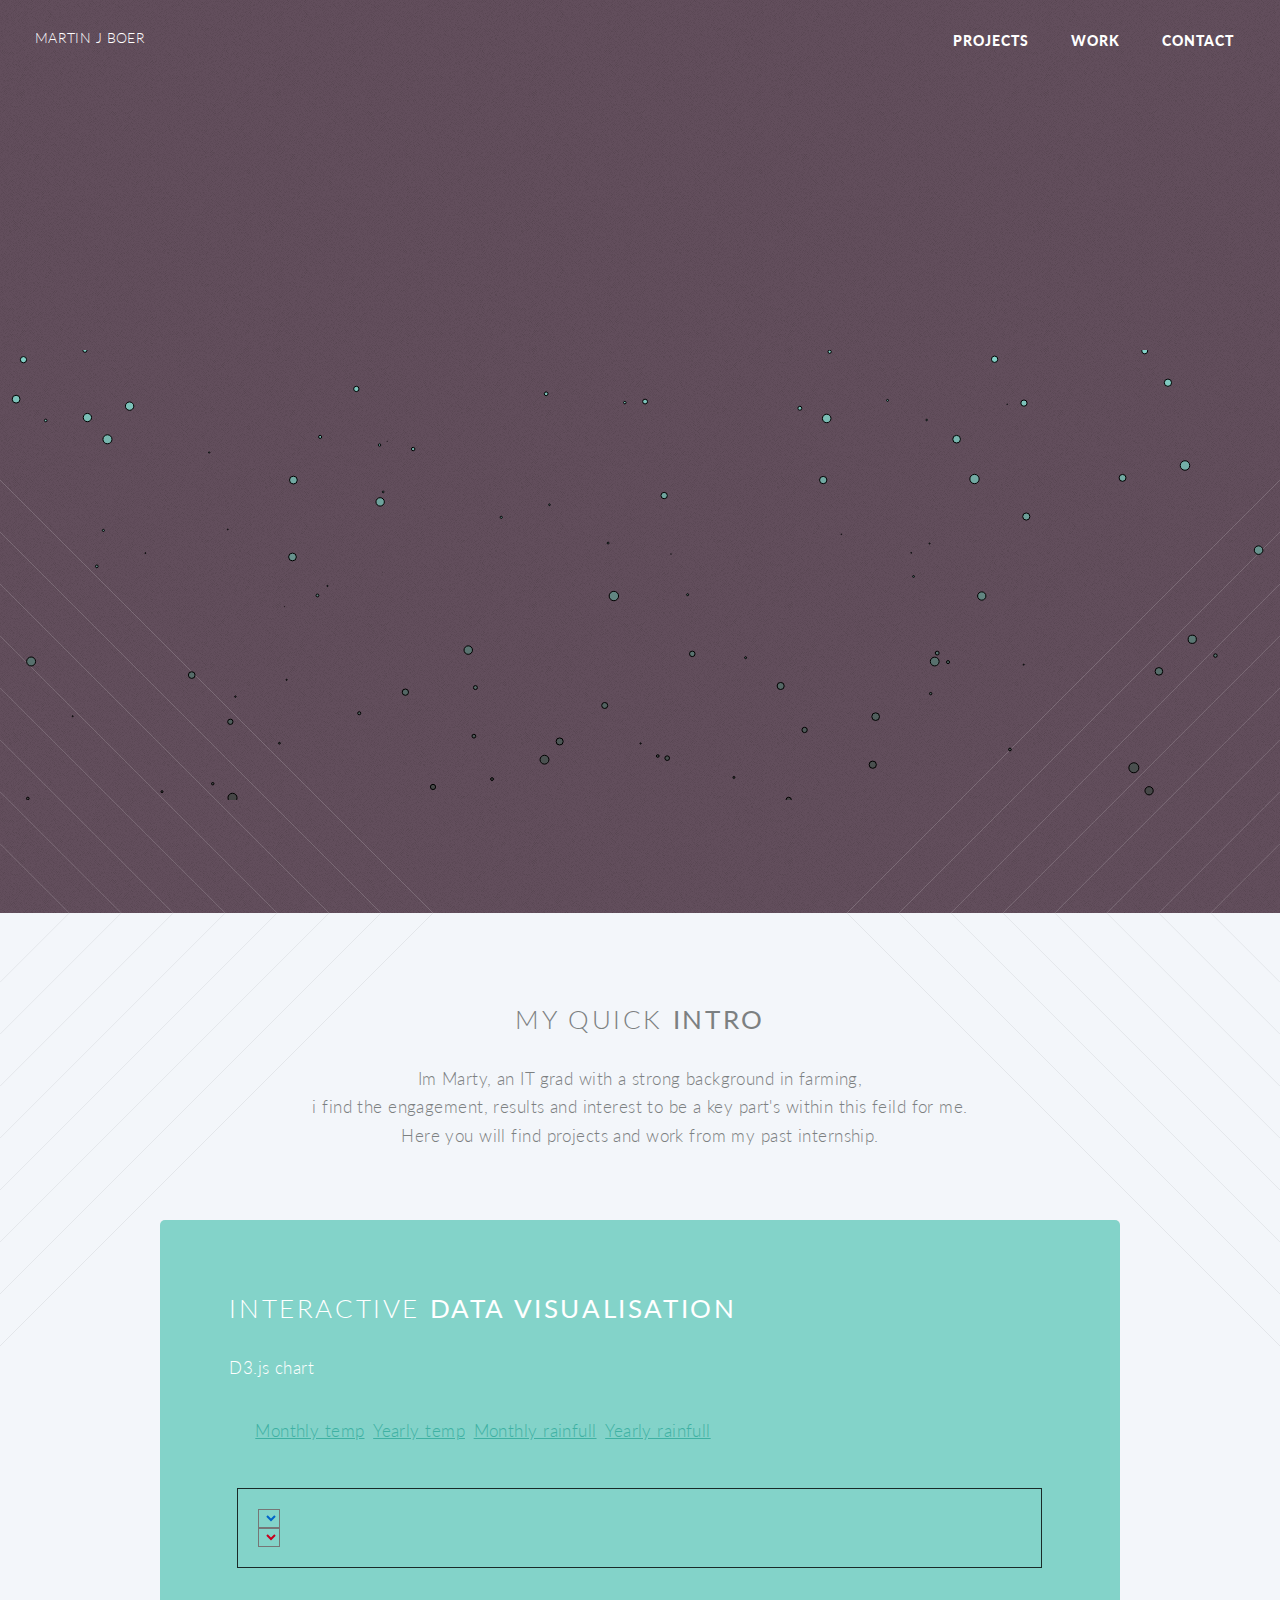
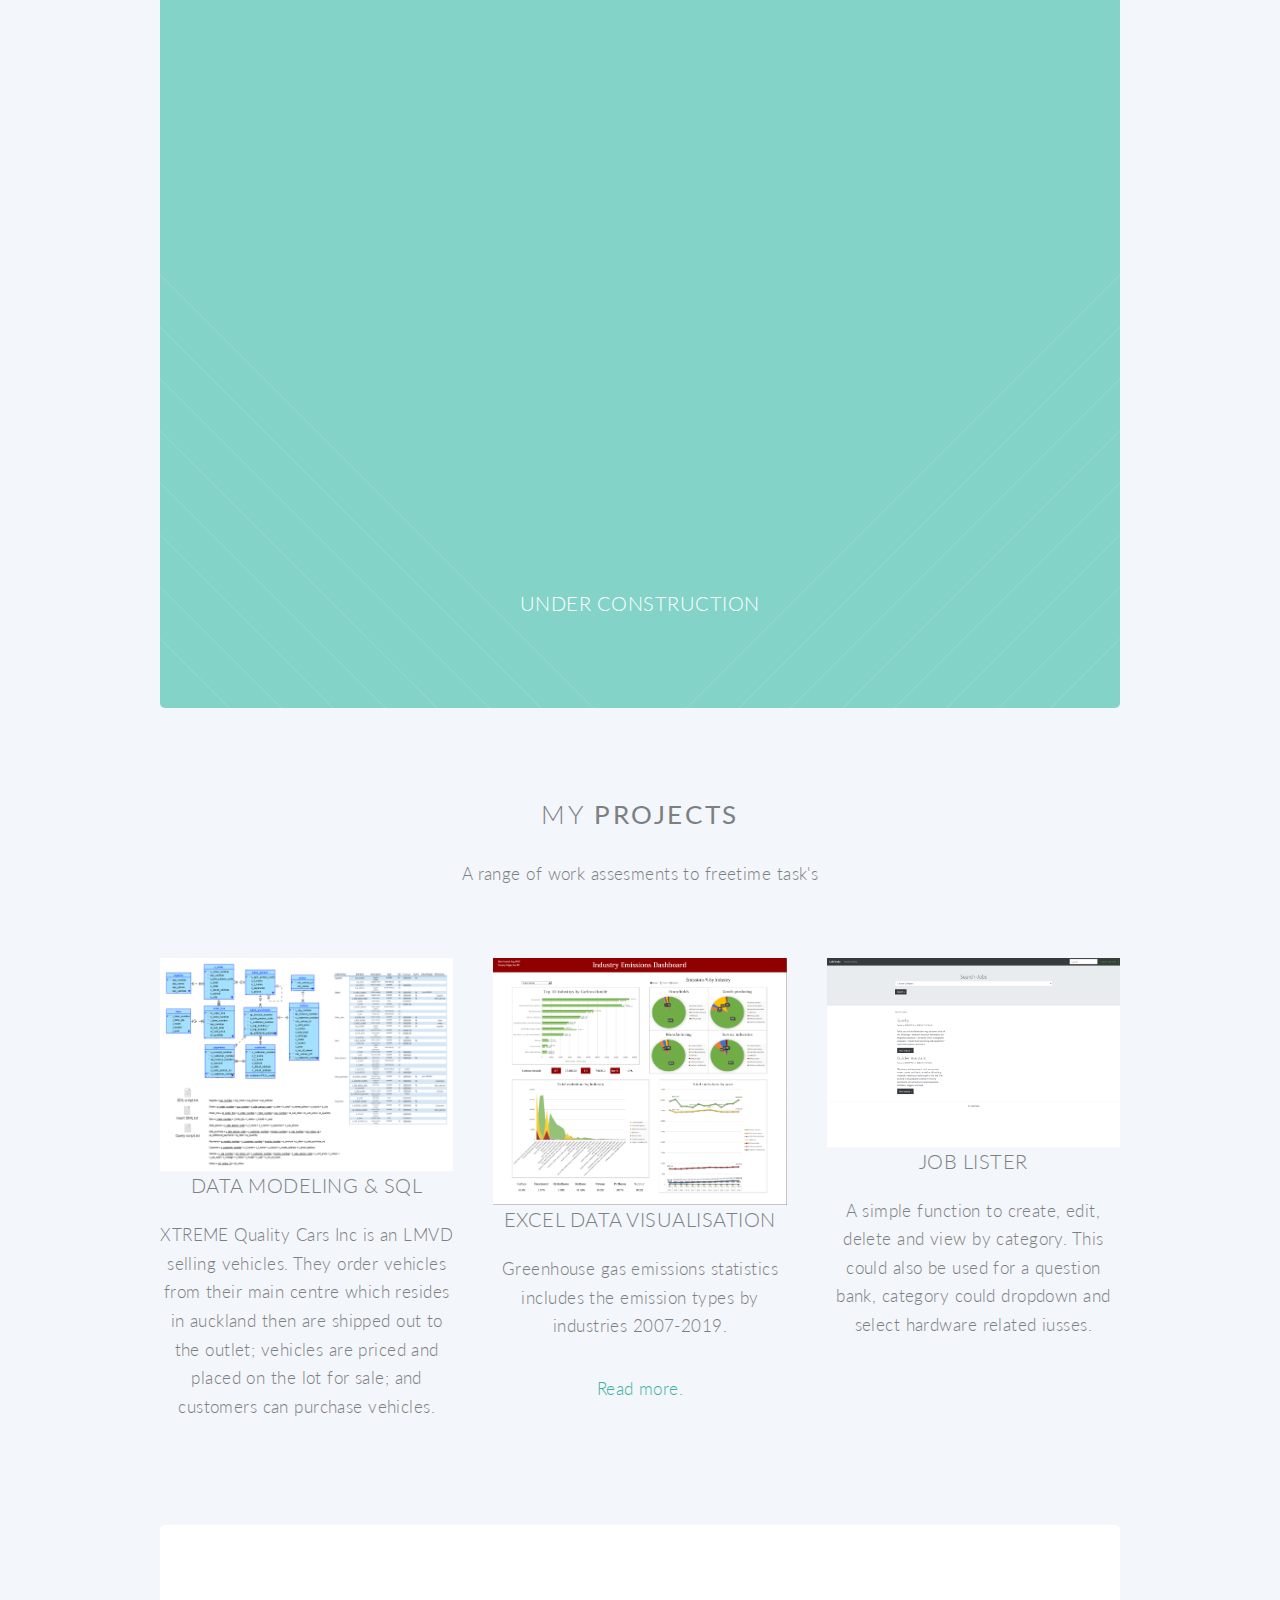
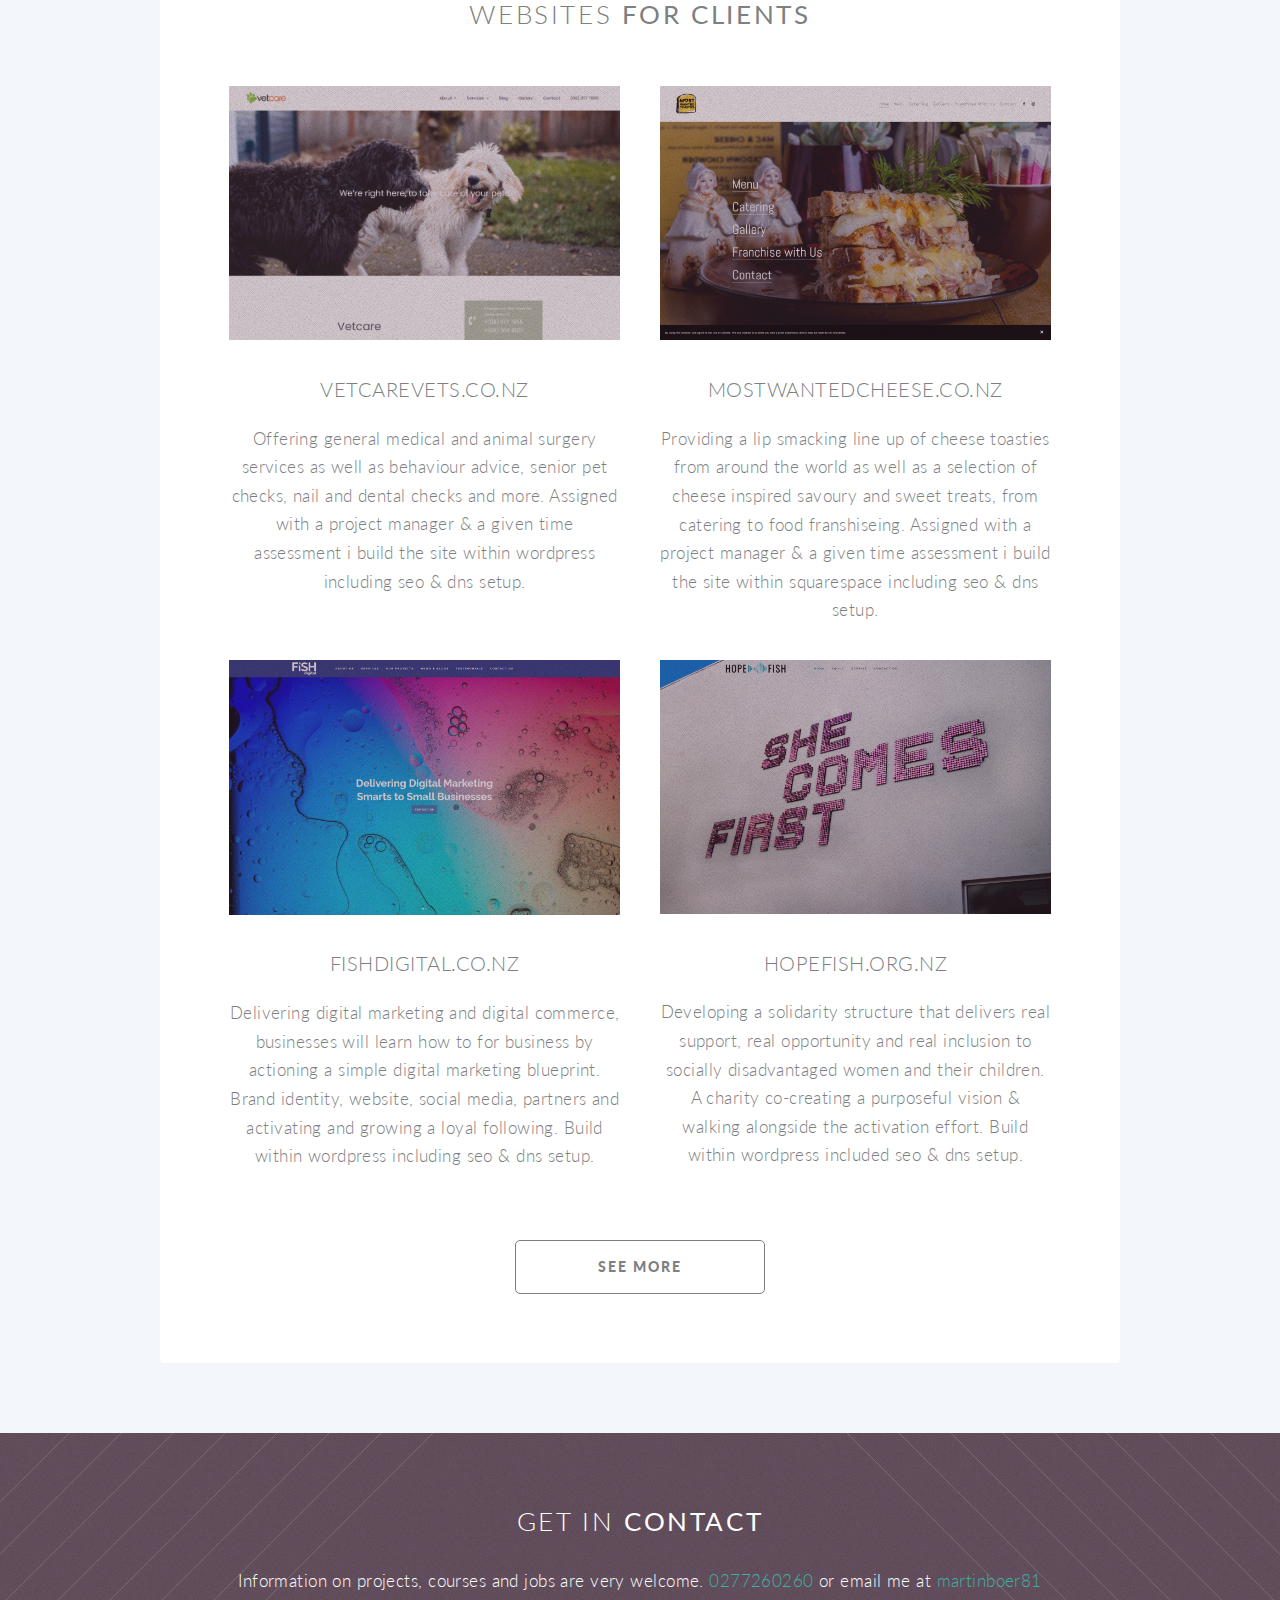
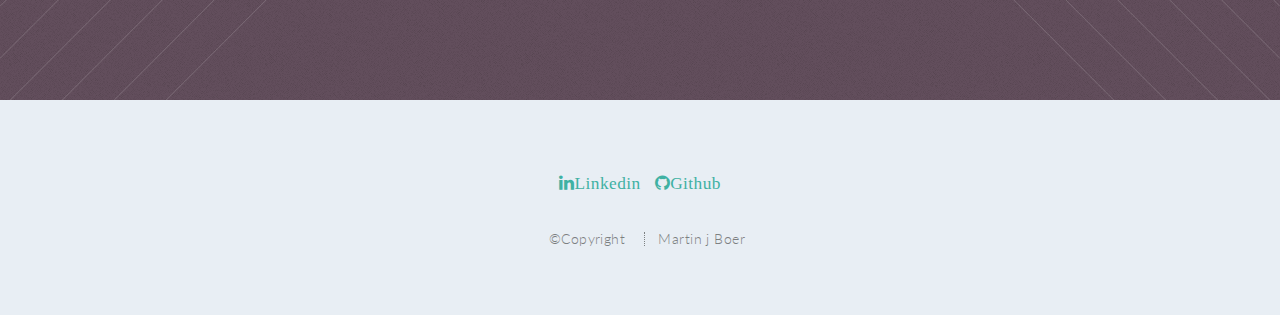
==== commit 6348ff39: "Add files via upload" ====
--- a/index.html
+++ b/index.html
@@ -3,903 +3,643 @@
 <html>
 
 	<head>
-		<title>Portfolio</title>
-		<meta charset="utf-8" />
-		<meta name="viewport" content="width=device-width, initial-scale=1, user-scalable=no"/>
-
-		<link rel="stylesheet" href="css/main.css"/>
-		<link rel="stylesheet" href="css/ePopupbox.css"/>
-		<link rel="stylesheet" href="css/indexPage.css"/>
-		<link rel="stylesheet" href="css/fontawesome-all.min.css" />
-		<link rel="stylesheet" href="https://cdnjs.cloudflare.com/ajax/libs/font-awesome/4.7.0/css/font-awesome.min.css">
-		
-		<noscript>
-			<link rel="stylesheet" href="css/noscript.css" />
-		</noscript>
-
-		<!-- Magnific Popup core CSS file -->
-		<link rel="stylesheet" href="magnific/magnific-popup.css">
-
-		<!-- jQuery CDN -->
-		<script src="https://ajax.googleapis.com/ajax/libs/jquery/3.5.1/jquery.min.js"></script>
-		<!--<script src="https://ajax.googleapis.com/ajax/libs/jquery/1.9.1/jquery.min.js"></script>-->
-		<script src="https://ajax.googleapis.com/ajax/libs/jquery/1.8/jquery.min.js"></script>
-		
-		<!-- Magnific Popup core JS file -->
-		<script src="magnific/jquery.magnific-popup.js"></script>
-
-		<script src="scripts/ePopupText.js"></script>
-
-		<!--D3 javascript libary-->
-		<script src="https://d3js.org/d3.v3.min.js"></script>
-		<link rel="stylesheet" href="scripts/ball.js">
-
-		<style>
-		</style>
+
+	<title>Portfolio</title>
+	<meta charset="utf-8" />
+	<meta name="viewport" content="width=device-width, initial-scale=1, user-scalable=no"/>
+
+	<link rel="stylesheet" href="css/main.css"/>
+	<link rel="stylesheet" href="css/ePopupbox.css"/>
+	<link rel="stylesheet" href="css/indexPage.css"/>
+	<link rel="stylesheet" href="css/fontawesome-all.min.css" />
+	<link rel="stylesheet" href="https://cdnjs.cloudflare.com/ajax/libs/font-awesome/4.7.0/css/font-awesome.min.css">
+	
+	<noscript>
+		<link rel="stylesheet" href="css/noscript.css" />
+	</noscript>
+
+	<!-- Magnific Popup core CSS file -->
+	<link rel="stylesheet" href="magnific/magnific-popup.css">
+
+	<!-- jQuery CDN -->
+	<script src="https://ajax.googleapis.com/ajax/libs/jquery/3.5.1/jquery.min.js"></script>
+	<!--<script src="https://ajax.googleapis.com/ajax/libs/jquery/1.9.1/jquery.min.js"></script>-->
+	<script src="https://ajax.googleapis.com/ajax/libs/jquery/1.8/jquery.min.js"></script>
+	
+	<!-- Magnific Popup core JS file -->
+	<script src="magnific/jquery.magnific-popup.js"></script>
+
+	<script src="scripts/ePopupText.js"></script>
+
+	<!-- ball canvas JS file -->
+	
+
+	<style>
+	</style>
 
 	</head>
 
 	<body class="index is-preload">
-		<div id="page-wrapper">
-
-			<!-- Header -->
-				<header id="header" class="alt">
-					<h1 id="logo"><a href="index.html"><span>Martin J Boer</span></a></h1>
-					<nav id="nav">
-						<ul>
-							<li class="current"><a href="#projects">Projects</a></li>
-							<li class="current"><a href="#clients">Clients</a></li>
-							<li class="current"><a href="#cta">Contacts</a></li>
-						</ul>
-					</nav>
+	<div id="page-wrapper">
+
+	<!-- Header -->
+	<header id="header" class="alt">
+		<h1 id="logo"><a href="index.html"><span>Martin J Boer</span></a></h1>
+		<nav id="nav">
+			<ul>
+				<li class="current"><a href="#projects">Projects</a></li>
+				<li class="current"><a href="#clients">Work</a></li>
+				<li class="current"><a href="#cta">Contact</a></li>
+			</ul>
+		</nav>
+	</header>
+			
+	<!-- Banner -->
+	<section id="banner">
+
+		<div class="inner">
+
+			<header>
+				<h2>Portfolio</h2>
+			</header>
+			<p>My Development & Data showcase.</br> </p>
+			<!--
+			<footer>
+				<ul class="buttons stacked">
+					<li><a href="#" class="button fit scrolly" id="spawnBall">do something</a></li>						
+				</ul>
+			</footer>
+			-->
+	
+		</div>
+		
+			<canvas id="canvasOne" style="width: 100%;"></canvas>
+			<script type="text/javascript" src="scripts/ballSys.js"></script>
+		
+	</section>
+
+	<!-- Main -->
+	<article id="main">
+
+		<header class="special container">
+			<h2>My quick <strong>intro</strong></h2>
+			<p>Im Marty, an IT grad with a strong background in farming,
+			<br/>
+			i find the engagement, results and interest to be a key part's within this feild for me.
+			<br/>
+			Here you will find projects and work from my past internship.
+			</p>
+		</header>
+
+	<!-- Sec 1 -->
+	<section class="wrapper style2 container special-alt">
+
+		<div class="visualbanner">
+		
+			<header><h2>Interactive <strong>data visualisation</strong></h2>
+				<p>D3.js chart</p>
+			</header>
+
+				<div>
+				<ul class="dataVizButtons" style="display: flex; list-style: none; cursor: pointer;">
+					<li><a class="chartBtn" id="displayLine" onclick="chartToggle()" style="text-decoration-line: underline;">Monthly temp</a></li>
+					<li><a class="chartBtn" id="displayCicle" onclick="chartToggle()" style="text-decoration-line: underline;">Yearly temp</a></li>
+					<li><a class="chartBtn" id="displayMap" onclick="chartToggle()" style="text-decoration-line: underline;">Monthly rainfull</a></li>
+					<li><a class="chartBtn" id="displayBar" onclick="chartToggle()" style="text-decoration-line: underline;">Yearly rainfull</a></li>					
+				</ul>
+				</div>
+
+					<iframe id="chartLine" src="dataviz/templine.html" width="100%" height="700px"></iframe>
+					<iframe id="chartCicle" style="display: none;" src="dataviz/tempcicle.html" width="100%" height="700px"></iframe>
+					<iframe id="chartMap" style="display: none;" src="dataviz/rainmap.html" width="100%" height="700px"></iframe>
+					<iframe id="chartBar" style="display: none;" src="dataviz/rainbar.html" width="100%" height="700px"></iframe>
+
+				<div style="text-align: center;">
+					<h3>Under construction</h3>
+				</div>
+		</div>
+		
+	</section>
+
+	</div>
+
+	<!-- Sec 2 -->
+	<section class="wrapper style1 container special" id="projects">
+
+		<header class="special container">
+			<h2>My <strong>projects</strong></h2>
+			<p>A range of work assesments to freetime task's
+			</p>
+		</header>
+
+		<div class="row">
+		<div class="col-4 col-12-narrower">
+
+			<section>
+																						
+				<div class="containerpic">
+					<img src="images/dbs.PNG" alt="Avatar" class="pic" style="cursor: pointer;">
+					
+				<div class="overlaypic">
+					<div class="grid-container">
+						<div class="grid-item"><a class="mag-popup" href="images/dbs.PNG"><img src="images/dbs.PNG" alt="Avatar" class="pic"></a></div>
+						<div class="grid-item"><a class="mag-popup" href="images/dataddl.PNG"><img src="images/dataddl.PNG" alt="Avatar" class="pic"></a></div>
+						<div class="grid-item"><a class="mag-popup" href="images/datadml.PNG"><img src="images/datadml.PNG" alt="Avatar" class="pic"></a></div>
+						<div class="grid-item"><a class="mag-popup" href="images/dataquery.PNG"><img src="images/dataquery.PNG" alt="Avatar" class="pic"></a></div>
+					</div>
+				</div>
+						
+				</div>
+																															
+				<header>
+					<h3>data modeling & SQL</h3>
 				</header>
+				<p>XTREME Quality Cars Inc is an LMVD selling vehicles. 
+					They order vehicles from their main centre which resides in auckland then are shipped out to the outlet; 
+					vehicles are priced and placed on the lot for sale; 
+					and customers can purchase vehicles.</p>
+			</section>
+
+			</div>
+			<div class="col-4 col-12-narrower">
+			
+			<section>
+			
+				<!--<a><img id="img" src="images/emission.PNG" alt="emission" style="width: 100%; cursor: pointer;"></a>-->
+
+				<div class="containerpic">
+					<img src="images/DashboardIndustryEmission.PNG" alt="Avatar" class="pic" style="cursor: pointer;">
+					
+				<div class="overlaypic">
+					<div class="grid-container">
+						<div class="grid-item"><a class="mag-popup" href="images/DashboardIndustryEmission.PNG"><img src="images/DashboardIndustryEmission.PNG" alt="Avatar" class="pic"></a></div>
+						<div class="grid-item"><a class="mag-popup" href="images/DashboardIndustryEmission2.PNG"><img src="images/DashboardIndustryEmission2.PNG" alt="Avatar" class="pic"></a></div>
+						<div class="grid-item"><a class="mag-popup" href="images/greenHouseData.PNG"><img src="images/greenHouseData.PNG" alt="Avatar" class="pic"></a></div>
+						<div class="grid-item"><a class="mag-popup" href="images/Suggestion6.PNG"><img src="images/Suggestion6.PNG" alt="Avatar" class="pic"></a></div>
+					</div>
+				</div>
+						
+				</div>
+
+				<header>
+					<h3>excel data visualisation</h3>
+				</header>
+				<p>Greenhouse gas emissions statistics includes the emission types by industries 2007-2019.</p>
+
+				<!-- popup button -->
+				<a id="emissionBtn" style='cursor:pointer;'>Read more.</a>
+														
+				<!-- the content -->
+				<div id="emissionPopup" class="ePopup">
+				<div class="ePopupContent">
+				<span class="close"></span>
+
+					<h5 class="eSubtitle">Report</h5>
+
+					<div id="eOneSection" onclick="eTextDropdown()">
+						<a id="eArrowOne" class="fa fa-arrow-right"></a>
+						<h3 class="eTitle"><strong>Instructions on how to run and view your visualisation</strong></h3>
+					</div>
+					
+					<div id="ePopupText" class="eTextContent">
+						
+						
+					<p>File installed: Navigate to the Dashboard tab located on the excel file at the bottom, select both the dropdowns and option buttons to change between views that will change charts & fields automatically based on selected.</p>
+
+					<p>Section 1 – Charts: <strong>Top 5 industry’s & Emission types by industry</strong></p>
+					<p>-	Top 5 industries selectable fields are 7 types of emissions: Carbon dioxide, Fluorinated gases, Hydrofluorocarbons, Methane, Nitrous oxide, Perfluorocarbons, Sulphur hexafluoride. Number fields located under chart showing total & change amount for all listed industries on current chart.
+					Industries are ranked by highest amount for the selected emission type. Including showing the past data these industries have seen from 07 to 19.</p>
+
+					<p>-	Emission types by industry showing the top-ranking Industries from the previous chart but an in-depth look into its emission types by industry as an overall % across them that’s contributing to the amount.
+					Selectable buttons are groups 1-3 which include the top 12 industries in total.</p>
+
+					<p>Section 2 – Charts: <strong>Total emissions by industry & by year</strong></p>
+					<p>-	Total by industry revealing the emission types and amount over the period 07-19 as sum, listing 20+ industries it shows the true scale of the emission types showing the amount rather than overall % within the industry.</p>
+
+					<p>-	Total by year includes all industries by emission type for each given year out of the time frame, showing the range, trend and increments amounts for each type. 
+					Number fields relating to this chart are displayed bottom left that will select all 7 emission types, on change effect will come from the dropdown chart top 5, calculating total for each emission type, average for that type and the overall % out of the 7 emission types as rank.
+					</p>
 				
-			<!-- Banner -->
-				<section id="banner">
-
-					<div class="inner" style="position: relative; z-index: 1;">
-
-						<header>
-							<h2>Portfolio</h2>
-						</header>
-						<p>My Development & Data showcase.</br> </p>
-						<footer>
-							<ul class="buttons stacked">
-								<li><a href="#" class="button fit scrolly" id="spawnBall">Spawn balls</a></li>						
-							</ul>
-						</footer>
+					</div>
+					
+					
+					<div id="eTwoSection" onclick="eTextDropdownTwo()">
+						<a id="eArrowTwo" class="fa fa-arrow-right"></a>
+						<h3 class="eTitle"><strong>How to address the data visualization</strong></h3>
+					</div>
+					
+					<div id="ePopupTextTwo" class="eTextContentTwo">
+					<p><strong>1.	Questions that warrant the use of visualization methods</strong></p>
+				<p>how much emissions come from each industry.
+				what is the overall amount and averages for each emission.
+				how many emission types are within each industry.
+				what industries have increased.
+				how the industry emissions have scaled over time.
+				what emission is ranked highest among the industries.
+				what emissions have increased.</p>
+				<p><strong>2.	Description of the source and type of dataset used</strong></p>
+				<p>Stats NZ official data agency is a government department. From the Ministry for the Environment and show production-based gross collects information from people and organisations through censuses and surveys. 
+				</p>
+				<p style="text-decoration-line: underline;">Greenhouse gas emissions (industry and household): Year ended 2019.
+				(Government, 2021)
+				CSV format</p>
+
+				<p><strong>3.	Visualization techniques evaluated, selected and used</strong></p>
+
+				<p><strong>Clustered bar chart:</strong> A horizontal view both for width of chart and text lineament, a dropdown to reduce to a single chart but its fields to change for multiple charts saving space, stacked bars showing any increments over time for each type.
+				<br><strong>Pie chart:</strong> Grouped charts displaying more info but within a good chart size as a whole, a selector to change between multiple groups of charts saving space, A circular view showing a proportional to the fraction of the whole in each type.
+				<br><strong>Area chart:</strong> A single chart scaling across the total for each category by type, volume-based view including each type by colour code for a single category while scaling to the most on one end.
+				<br><strong>Stacked line chart:</strong> A single chart scaling across the total for each year by type, to include all types in a stacked view listing topmost ranked type for comparison as well as any increments over time.</p> 
+
+				<p>Number fields as extra values for input based from the charts that’s not visible unless calculated from the chart, to display different values for each type once selected from the dropdown.</p>
+
+				<p><strong>4.	Values the visualization provides for a given context</strong></p>
+
+				<p>Air pollutants responsible for environmental effects such as climate, air pollutions, extreme weather, crop fields and increased wildfires. Other effects such as respiratory diseases, food supply disruptions and reduced atmospheric visibility.</p>
+
+				<p>Industries at the most risk of polluting emissions
+				Industries producing the most emissions
+				Industries that saw an increase in their emissions
+				Which emission each industry producers most of
+				Which emissions each industry have
+				What is the most polluting emission among others
+				What direction the industry emissions may be heading
+				</p>
+					</div>
 				
-					</div>
-
+				
+				<div id="eThreeSection" onclick="eTextDropdownThree()">
+					<a id="eArrowThree" class="fa fa-arrow-right"></a>
+					<h3 class="eTitle"><strong>Conclusion</strong></h3>
+				</div>
+					
+					<div id="ePopupTextThree" class="eTextContentThree">
+					<p id="eTitleSpace"><strong>CO2 Emission: Carbon dioxide 1.9% increase – Overall 45.6% of total emissions.</strong></p>
+				Households saw a 13.662% increase of a difference 2,274.5, 94% of the industry is carbon dioxide and 22.59% of Carbon dioxide’s total.
+				<br>Goods-producing industries saw a -3.3692% decrease of a difference -602.09, 78% of the industry is carbon dioxide and 22.21% of Carbon dioxide’s total.
+				<br>Manufacturing saw a 15.884% increase of a difference 1,526.75, 91% of the industry is carbon dioxide and 13.41% of Carbon dioxide’s total.
+				<br>Service industries saw a 2.8404% increase of a difference 230.56, 86% of the industry is carbon dioxide and 10.23% of Carbon dioxide’s total.
+				<br>Electricity and gas supply saw a -36.474% decrease of a difference -2,747.14, 94% of the industry is carbon dioxide and 7.56% of Carbon dioxide’s total.
+				<p id="eTitleSpace"><strong>CO2 Emission: Fluorinated gases 83% increase – Overall 1.7% of total emissions.</strong></p>
+				Goods-producing industries saw a 112.03% increase of a difference 504.18, 3% of the industry is fluorinated gases and 25.37% of Fluorinated gases total.
+				<br>Service industries saw a 81.265% increase of a difference 319.42, 6% of the industry is fluorinated gases and 20.16% of Fluorinated gases total.
+				<br>Manufacturing saw a 15.93% increase of a difference 56.44, 3% of the industry is fluorinated gases and 13.97% of Fluorinated gases total.
+				<br>Water, sewerage, drainage, and waste services saw a 515.21% increase of a difference 443.8, 9% of the industry is fluorinated gases and 11.01% of Fluorinated gases total.
+				<br>Households saw a 25.843% increase of a difference 64.86, 1% of the industry is fluorinated gases and 10.71% of Fluorinated gases total.
+				<p id="eTitleSpace"><strong>CO2 Emission: Hydrofluorocarbons 90% increase – Overall 1.6% of total emissions.</strong></p>
+				Goods-producing industries saw a 120.8% increase of a difference 466.19, 3% of the industry is hydrofluorocarbons and 24.08% of Hydrofluorocarbons total.
+				<br>Service industries saw a 82.504% increase of a difference 320.85, 6% of the industry is hydrofluorocarbons and 21.20% of Hydrofluorocarbons total.
+				<br>Manufacturing saw a 4.667% increase of a difference 14.26, 3% of the industry is hydrofluorocarbons and 12.52% of Hydrofluorocarbons total.
+				<br>Water, sewerage, drainage, and waste services saw a 577.17% increase of a difference 447.65, 9% of the industry is hydrofluorocarbons and 11.39% of Hydrofluorocarbons total.
+				<br>Households saw a 25.843% increase of a difference 64.86, 1% of the industry is hydrofluorocarbons and 11.32% of Hydrofluorocarbons total.
+				<p id="eTitleSpace"><strong>CO2 Emission: Methane -3.5% decrease – Overall 41.6% of total emissions.</strong></p>
+				Sheep, beef cattle, and grain farming saw a -12.919% decrease of a difference -2,592.31, 80% of the industry is methane and 48.05% of methane’s total.
+				<br>Dairy cattle farming saw a 32.951% increase of a difference 3,140.34, 72% of the industry is methane and 30.03% of methane’s total.
+				<br>Goods-producing industries saw a -18.681% decrease of a difference -644.24, 15% of the industry is methane and 8.07% of methane’s total.
+				<br>Water, sewerage, drainage, and waste services saw a -26.074% decrease of a difference -772.32, 76% of the industry is methane and 6.59% of methane’s total.
+				<br>Poultry, deer, and other livestock farming saw a -32.585% decrease of a difference -360.91, 69% of the industry is methane and 2.17% of methane’s total.
+				<p id="eTitleSpace"><strong>CO2 Emission: Nitrous oxide 11% increase – Overall 9.5% of total emissions.</strong></p>
+				Sheep, beef cattle, and grain farming saw a -2.289% decrease of a difference -84.65, 16% of the industry is nitrous oxide and 42.38% of Nitrous oxide’s total.
+				<br>Dairy cattle farming saw a 35.346% increase of a difference 1,033.4, 22% of the industry is nitrous oxide and 41.69% of Nitrous oxide’s total.
+				<br>Poultry, deer, and other livestock farming saw a -20.306% decrease of a difference -58.94, 20% of the industry is nitrous oxide and 2.77% of Nitrous oxide’s total.
+				<br>Goods-producing industries saw a 18.112% increase of a difference 35.93, 1% of the industry is nitrous oxide and 2.44% of Nitrous oxide’s total.
+				<br>Service industries saw a 24.71% increase of a difference 32.36, 2% of the industry is nitrous oxide and 1.62% of Nitrous oxide’s total.
+				<p id="eTitleSpace"><strong>perfluorocarbons up over 85% and sulphur hexafluoride down -21%. Overall, 0.1% of total emissions.</strong></p>
+					</div><br>
+					
+				</div>
+				</div>
+
+			</section>
+
+			</div>
+			<div class="col-4 col-12-narrower">
+
+				<section>
+
+					<!--<a class="mag-popup" href="images/jobseek.PNG">
+					<a><img id="pic" src="images/jobseek.PNG" alt="js" style="width: 100%; cursor: pointer;"></a>
+					-->
+
+					<div class="containerpic">
+						<img src="images/jobseek.PNG" alt="Avatar" class="pic" style="cursor: pointer;">
+						
+					<div class="overlaypic">
+						<div class="grid-container">
+							<div class="grid-item"><a class="mag-popup" href="images/jobseek.PNG"><img src="images/jobseek.PNG" alt="Avatar" class="pic"></a></div>
+							<div class="grid-item"><a class="mag-popup" href="images/jobseekcreate.PNG"><img src="images/jobseekcreate.PNG" alt="Avatar" class="pic"></a></div>
+							<div class="grid-item"><a class="mag-popup" href="images/jobseekview.PNG"><img src="images/jobseekview.PNG" alt="Avatar" class="pic"></a></div>
+						</div>
+					</div>
+							
+					</div>
+
+					<header>
+						<h3>Job Lister</h3>
+					</header>
+					<p>A simple function to create, edit, delete and view by category. 
+						This could also be used for a question bank, category could dropdown and select hardware related iusses.</p>
 				</section>
 
-			<!-- Main -->
-				<article id="main">
-
-					<header class="special container">
-						<h2>My quick <strong>intro here</strong></h2>
-						<p>Im Marty, an IT grad with one year experience,
-						<br/>
-						i find the engagement, results and interest to be a key part's within this feild for me.
-						<br/>
-						Here you will find projects and work from my past internship.
-						</p>
+			</div>
+		</div>
+	</section>
+
+	<!-- Sec 3 -->
+	<section class="wrapper style3 container special" id="clients">
+
+		<header class="major">
+			<h2>websites <strong>for clients</strong></h2>
+		</header>
+
+		<div class="row">
+			<div class="col-6 col-12-narrower">
+
+				<section>
+					<a href="https://vetcarevets.co.nz" class="image featured" target="_blank">
+						<img src="images/vetcare.png" alt="vetcarevets"/>
+					</a>
+					<header>
+						<h3><a class="weblink" href="https://vetcarevets.co.nz" target="_blank">vetcarevets.co.nz</a></h3>
 					</header>
-
-					<!-- Sec 1 -->
-						<section class="wrapper style2 container special-alt">
-
-							<div class="visualbanner">
-							
-								<header><h2>Interactive <strong>data visualisation</strong></h2>
-									<p>D3.js chart</p>
-								</header>
-
-									<div>
-										<ul class="dataVizButtons" style="display: flex; list-style: none; cursor: pointer;">
-											<li><a class="chartBtn" id="displayLine" onclick="chartToggle()" style="text-decoration-line: underline;">Monthly temp</a></li>
-											<li><a class="chartBtn" id="displayCicle" onclick="chartToggle()" style="text-decoration-line: underline;">Yearly temp</a></li>
-											<li><a class="chartBtn" id="displayMap" onclick="chartToggle()" style="text-decoration-line: underline;">Monthly rainfull</a></li>
-											<li><a class="chartBtn" id="displayBar" onclick="chartToggle()" style="text-decoration-line: underline;">Yearly rainfull</a></li>					
-										</ul>
-									</div>
-
-										<iframe id="chartLine" src="dataviz/templine.html" width="100%" height="700px"></iframe>
-										<iframe id="chartCicle" style="display: none;" src="dataviz/tempcicle.html" width="100%" height="700px"></iframe>
-										<iframe id="chartMap" style="display: none;" src="dataviz/rainmap.html" width="100%" height="700px"></iframe>
-										<iframe id="chartBar" style="display: none;" src="dataviz/rainbar.html" width="100%" height="700px"></iframe>
-
-										<div style="text-align: center;">
-											<h3>Under construction</h3>
-										</div>
-							</div>
-							
-						</section>
-
-					</div>
-
-					<!-- Sec 2 -->
-						<section class="wrapper style1 container special" id="projects">
-
-							<header class="special container">
-								<h2>My <strong>projects</strong></h2>
-								<p>A range of work assesments to freetime task's
-								</p>
-							</header>
-
-							<div class="row">
-								<div class="col-4 col-12-narrower">
-
-									<section>
-																												
-										<div class="containerpic">
-											<img src="images/dbs.PNG" alt="Avatar" class="pic" style="cursor: pointer;">
-											
-											<div class="overlaypic">
-											  <div class="grid-container">
-											<div class="grid-item"><a class="mag-popup" href="images/dbs.PNG"><img src="images/dbs.PNG" alt="Avatar" class="pic"></a></div>
-											<div class="grid-item"><a class="mag-popup" href="images/dataddl.PNG"><img src="images/dataddl.PNG" alt="Avatar" class="pic"></a></div>
-											<div class="grid-item"><a class="mag-popup" href="images/datadml.PNG"><img src="images/datadml.PNG" alt="Avatar" class="pic"></a></div>
-											<div class="grid-item"><a class="mag-popup" href="images/dataquery.PNG"><img src="images/dataquery.PNG" alt="Avatar" class="pic"></a></div>
-											  </div>
-											  </div>
-											  
-										  </div>
-																																					
-										<header>
-											<h3>data modeling & SQL</h3>
-										</header>
-										<p>XTREME Quality Cars Inc is an LMVD selling vehicles. 
-											They order vehicles from their main centre which resides in auckland then are shipped out to the outlet; 
-											vehicles are priced and placed on the lot for sale; 
-											and customers can purchase vehicles.</p>
-									</section>
-
-								</div>
-								<div class="col-4 col-12-narrower">
-
-									<section>
-									
-										<!--<a><img id="img" src="images/emission.PNG" alt="emission" style="width: 100%; cursor: pointer;"></a>-->
-
-										<div class="containerpic">
-											<img src="images/DashboardIndustryEmission.PNG" alt="Avatar" class="pic" style="cursor: pointer;">
-											
-											<div class="overlaypic">
-											  <div class="grid-container">
-											<div class="grid-item"><a class="mag-popup" href="images/DashboardIndustryEmission.PNG"><img src="images/DashboardIndustryEmission.PNG" alt="Avatar" class="pic"></a></div>
-											<div class="grid-item"><a class="mag-popup" href="images/DashboardIndustryEmission2.PNG"><img src="images/DashboardIndustryEmission2.PNG" alt="Avatar" class="pic"></a></div>
-											<div class="grid-item"><a class="mag-popup" href="images/greenHouseData.PNG"><img src="images/greenHouseData.PNG" alt="Avatar" class="pic"></a></div>
-											<div class="grid-item"><a class="mag-popup" href="images/Suggestion6.PNG"><img src="images/Suggestion6.PNG" alt="Avatar" class="pic"></a></div>
-											  </div>
-											  </div>
-											  
-										  </div>
-
-										<header>
-											<h3>excel data visualisation</h3>
-										</header>
-										<p>Greenhouse gas emissions statistics includes the emission types by industries 2007-2019.</p>
-
-										<!-- popup button -->
-										<a id="emissionBtn" style='cursor:pointer;'>Read more.</a>
-																				
-										<!-- the content -->
-										<div id="emissionPopup" class="ePopup">
-										<div class="ePopupContent">
-										<span class="close"></span>
-
-											<h5 class="eSubtitle">Report</h5>
-
-											<div id="eOneSection" onclick="eTextDropdown()">
-											<a id="eArrowOne" class="fa fa-arrow-right"></a>
-											<h3 class="eTitle"><strong>Instructions on how to run and view your visualisation</strong></h3>
-											</div>
-											
-											<div id="ePopupText" class="eTextContent">
-												
-												
-											<p>File installed: Navigate to the Dashboard tab located on the excel file at the bottom, select both the dropdowns and option buttons to change between views that will change charts & fields automatically based on selected.</p>
-
-											<p>Section 1 – Charts: <strong>Top 5 industry’s & Emission types by industry</strong></p>
-											<p>-	Top 5 industries selectable fields are 7 types of emissions: Carbon dioxide, Fluorinated gases, Hydrofluorocarbons, Methane, Nitrous oxide, Perfluorocarbons, Sulphur hexafluoride. Number fields located under chart showing total & change amount for all listed industries on current chart.
-											Industries are ranked by highest amount for the selected emission type. Including showing the past data these industries have seen from 07 to 19.</p>
-
-											<p>-	Emission types by industry showing the top-ranking Industries from the previous chart but an in-depth look into its emission types by industry as an overall % across them that’s contributing to the amount.
-											Selectable buttons are groups 1-3 which include the top 12 industries in total.</p>
-
-											<p>Section 2 – Charts: <strong>Total emissions by industry & by year</strong></p>
-											<p>-	Total by industry revealing the emission types and amount over the period 07-19 as sum, listing 20+ industries it shows the true scale of the emission types showing the amount rather than overall % within the industry.</p>
-
-											<p>-	Total by year includes all industries by emission type for each given year out of the time frame, showing the range, trend and increments amounts for each type. 
-											Number fields relating to this chart are displayed bottom left that will select all 7 emission types, on change effect will come from the dropdown chart top 5, calculating total for each emission type, average for that type and the overall % out of the 7 emission types as rank.
-											</p>
-										
-											</div>
-											
-											
-											<div id="eTwoSection" onclick="eTextDropdownTwo()">
-											<a id="eArrowTwo" class="fa fa-arrow-right"></a>
-											<h3 class="eTitle"><strong>How to address the data visualization</strong></h3>
-											</div>
-											
-											<div id="ePopupTextTwo" class="eTextContentTwo">
-											<p><strong>1.	Questions that warrant the use of visualization methods</strong></p>
-										<p>how much emissions come from each industry.
-										what is the overall amount and averages for each emission.
-										how many emission types are within each industry.
-										what industries have increased.
-										how the industry emissions have scaled over time.
-										what emission is ranked highest among the industries.
-										what emissions have increased.</p>
-										<p><strong>2.	Description of the source and type of dataset used</strong></p>
-										<p>Stats NZ official data agency is a government department. From the Ministry for the Environment and show production-based gross collects information from people and organisations through censuses and surveys. 
-										</p>
-										<p style="text-decoration-line: underline;">Greenhouse gas emissions (industry and household): Year ended 2019.
-										(Government, 2021)
-										CSV format</p>
-
-										<p><strong>3.	Visualization techniques evaluated, selected and used</strong></p>
-
-										<p><strong>Clustered bar chart:</strong> A horizontal view both for width of chart and text lineament, a dropdown to reduce to a single chart but its fields to change for multiple charts saving space, stacked bars showing any increments over time for each type.
-										<br><strong>Pie chart:</strong> Grouped charts displaying more info but within a good chart size as a whole, a selector to change between multiple groups of charts saving space, A circular view showing a proportional to the fraction of the whole in each type.
-										<br><strong>Area chart:</strong> A single chart scaling across the total for each category by type, volume-based view including each type by colour code for a single category while scaling to the most on one end.
-										<br><strong>Stacked line chart:</strong> A single chart scaling across the total for each year by type, to include all types in a stacked view listing topmost ranked type for comparison as well as any increments over time.</p> 
-
-										<p>Number fields as extra values for input based from the charts that’s not visible unless calculated from the chart, to display different values for each type once selected from the dropdown.</p>
-
-										<p><strong>4.	Values the visualization provides for a given context</strong></p>
-
-										<p>Air pollutants responsible for environmental effects such as climate, air pollutions, extreme weather, crop fields and increased wildfires. Other effects such as respiratory diseases, food supply disruptions and reduced atmospheric visibility.</p>
-
-										<p>Industries at the most risk of polluting emissions
-										Industries producing the most emissions
-										Industries that saw an increase in their emissions
-										Which emission each industry producers most of
-										Which emissions each industry have
-										What is the most polluting emission among others
-										What direction the industry emissions may be heading
-										</p>
-											</div>
-										
-										
-										<div id="eThreeSection" onclick="eTextDropdownThree()">
-											<a id="eArrowThree" class="fa fa-arrow-right"></a>
-											<h3 class="eTitle"><strong>Conclusion</strong></h3>
-											</div>
-											
-											<div id="ePopupTextThree" class="eTextContentThree">
-											<p id="eTitleSpace"><strong>CO2 Emission: Carbon dioxide 1.9% increase – Overall 45.6% of total emissions.</strong></p>
-										Households saw a 13.662% increase of a difference 2,274.5, 94% of the industry is carbon dioxide and 22.59% of Carbon dioxide’s total.
-										<br>Goods-producing industries saw a -3.3692% decrease of a difference -602.09, 78% of the industry is carbon dioxide and 22.21% of Carbon dioxide’s total.
-										<br>Manufacturing saw a 15.884% increase of a difference 1,526.75, 91% of the industry is carbon dioxide and 13.41% of Carbon dioxide’s total.
-										<br>Service industries saw a 2.8404% increase of a difference 230.56, 86% of the industry is carbon dioxide and 10.23% of Carbon dioxide’s total.
-										<br>Electricity and gas supply saw a -36.474% decrease of a difference -2,747.14, 94% of the industry is carbon dioxide and 7.56% of Carbon dioxide’s total.
-										<p id="eTitleSpace"><strong>CO2 Emission: Fluorinated gases 83% increase – Overall 1.7% of total emissions.</strong></p>
-										Goods-producing industries saw a 112.03% increase of a difference 504.18, 3% of the industry is fluorinated gases and 25.37% of Fluorinated gases total.
-										<br>Service industries saw a 81.265% increase of a difference 319.42, 6% of the industry is fluorinated gases and 20.16% of Fluorinated gases total.
-										<br>Manufacturing saw a 15.93% increase of a difference 56.44, 3% of the industry is fluorinated gases and 13.97% of Fluorinated gases total.
-										<br>Water, sewerage, drainage, and waste services saw a 515.21% increase of a difference 443.8, 9% of the industry is fluorinated gases and 11.01% of Fluorinated gases total.
-										<br>Households saw a 25.843% increase of a difference 64.86, 1% of the industry is fluorinated gases and 10.71% of Fluorinated gases total.
-										<p id="eTitleSpace"><strong>CO2 Emission: Hydrofluorocarbons 90% increase – Overall 1.6% of total emissions.</strong></p>
-										Goods-producing industries saw a 120.8% increase of a difference 466.19, 3% of the industry is hydrofluorocarbons and 24.08% of Hydrofluorocarbons total.
-										<br>Service industries saw a 82.504% increase of a difference 320.85, 6% of the industry is hydrofluorocarbons and 21.20% of Hydrofluorocarbons total.
-										<br>Manufacturing saw a 4.667% increase of a difference 14.26, 3% of the industry is hydrofluorocarbons and 12.52% of Hydrofluorocarbons total.
-										<br>Water, sewerage, drainage, and waste services saw a 577.17% increase of a difference 447.65, 9% of the industry is hydrofluorocarbons and 11.39% of Hydrofluorocarbons total.
-										<br>Households saw a 25.843% increase of a difference 64.86, 1% of the industry is hydrofluorocarbons and 11.32% of Hydrofluorocarbons total.
-										<p id="eTitleSpace"><strong>CO2 Emission: Methane -3.5% decrease – Overall 41.6% of total emissions.</strong></p>
-										Sheep, beef cattle, and grain farming saw a -12.919% decrease of a difference -2,592.31, 80% of the industry is methane and 48.05% of methane’s total.
-										<br>Dairy cattle farming saw a 32.951% increase of a difference 3,140.34, 72% of the industry is methane and 30.03% of methane’s total.
-										<br>Goods-producing industries saw a -18.681% decrease of a difference -644.24, 15% of the industry is methane and 8.07% of methane’s total.
-										<br>Water, sewerage, drainage, and waste services saw a -26.074% decrease of a difference -772.32, 76% of the industry is methane and 6.59% of methane’s total.
-										<br>Poultry, deer, and other livestock farming saw a -32.585% decrease of a difference -360.91, 69% of the industry is methane and 2.17% of methane’s total.
-										<p id="eTitleSpace"><strong>CO2 Emission: Nitrous oxide 11% increase – Overall 9.5% of total emissions.</strong></p>
-										Sheep, beef cattle, and grain farming saw a -2.289% decrease of a difference -84.65, 16% of the industry is nitrous oxide and 42.38% of Nitrous oxide’s total.
-										<br>Dairy cattle farming saw a 35.346% increase of a difference 1,033.4, 22% of the industry is nitrous oxide and 41.69% of Nitrous oxide’s total.
-										<br>Poultry, deer, and other livestock farming saw a -20.306% decrease of a difference -58.94, 20% of the industry is nitrous oxide and 2.77% of Nitrous oxide’s total.
-										<br>Goods-producing industries saw a 18.112% increase of a difference 35.93, 1% of the industry is nitrous oxide and 2.44% of Nitrous oxide’s total.
-										<br>Service industries saw a 24.71% increase of a difference 32.36, 2% of the industry is nitrous oxide and 1.62% of Nitrous oxide’s total.
-										<p id="eTitleSpace"><strong>perfluorocarbons up over 85% and sulphur hexafluoride down -21%. Overall, 0.1% of total emissions.</strong></p>
-											</div><br>
-											
-										</div>
-										</div>
-
-
-
-										  
-									</section>
-
-								</div>
-								<div class="col-4 col-12-narrower">
-
-									<section>
-
-										<!--<a class="mag-popup" href="images/jobseek.PNG">
-										<a><img id="pic" src="images/jobseek.PNG" alt="js" style="width: 100%; cursor: pointer;"></a>
-										-->
-
-										<div class="containerpic">
-											<img src="images/jobseek.PNG" alt="Avatar" class="pic" style="cursor: pointer;">
-											
-											<div class="overlaypic">
-											  <div class="grid-container">
-											<div class="grid-item"><a class="mag-popup" href="images/jobseek.PNG"><img src="images/jobseek.PNG" alt="Avatar" class="pic"></a></div>
-											<div class="grid-item"><a class="mag-popup" href="images/jobseekcreate.PNG"><img src="images/jobseekcreate.PNG" alt="Avatar" class="pic"></a></div>
-											<div class="grid-item"><a class="mag-popup" href="images/jobseekview.PNG"><img src="images/jobseekview.PNG" alt="Avatar" class="pic"></a></div>
-											  </div>
-											  </div>
-											  
-										  </div>
-
-										<header>
-											<h3>Job Lister</h3>
-										</header>
-										<p>A simple function to create, edit, delete and view by category. 
-											This could also be used for a question bank, category could dropdown and select hardware related iusses.</p>
-									</section>
-
-								</div>
-							</div>
-						</section>
-
-					<!-- Sec 3 -->
-						<section class="wrapper style3 container special" id="clients">
-
-							<header class="major">
-								<h2>websites <strong>for clients</strong></h2>
-							</header>
-
-							<div class="row">
-								<div class="col-6 col-12-narrower">
-
-									<section>
-										<a href="https://vetcarevets.co.nz" class="image featured" target="_blank">
-											<img src="images/vetcare.png" alt="vetcarevets"/>
-										</a>
-										<header>
-											<h3><a class="weblink" href="https://vetcarevets.co.nz" target="_blank">vetcarevets.co.nz</a></h3>
-										</header>
-										<p>Offering general medical and animal surgery services as well as behaviour advice, senior pet checks, nail and dental checks and more. 
-											Assigned with a project manager & a given time assessment i build the site within wordpress including seo & dns setup.</p>
-									</section>
-
-								</div>
-								<div class="col-6 col-12-narrower">
-
-									<section>
-										<a href="https://www.mostwantedcheese.co.nz" class="image featured" target="_blank">
-											<img src="images/mostwantedcheese.png" alt="mostwantedcheese"/>
-										</a>
-										<header>
-											<h3><a class="weblink" href="https://www.mostwantedcheese.co.nz" target="_blank">mostwantedcheese.co.nz</a></h3>
-										</header>
-										<p>Providing a lip smacking line up of cheese toasties from around the world as well as a selection of cheese inspired savoury and sweet treats, 
-											from catering to food franshiseing. Assigned with a project manager & a given time assessment i build the site within squarespace including seo & dns setup.</p>
-									</section>
-
-								</div>
-							</div>
-							<div class="row">
-								<div class="col-6 col-12-narrower">
-
-									<section>
-										<a href="https://fishdigital.co.nz" class="image featured" target="_blank">
-											<img src="images/fishdigital.png" alt="fishdigital"/>
-										</a>
-										<header>
-											<h3><a class="weblink" href="https://fishdigital.co.nz" target="_blank">fishdigital.co.nz</a></h3>
-										</header>
-										<p>Delivering digital marketing and digital commerce, businesses will learn how to for business by actioning a simple digital marketing blueprint.
-											Brand identity, website, social media, partners and activating and growing a loyal following. 
-											Build within wordpress including seo & dns setup.</p>
-									</section>
-
-								</div>
-								<div class="col-6 col-12-narrower">
-
-									<section>
-										<a href="https://hopefish.org.nz" class="image featured" target="_blank">
-											<img src="images/hopefish.png" alt="hopefish"/>
-										</a>
-										<header>
-											<h3><a class="weblink" href="https://hopefish.org.nz" target="_blank">hopefish.org.nz</a></h3>
-										</header>
-										<p>Developing a solidarity structure that delivers real support, real opportunity and real inclusion to socially disadvantaged women and their children. 
-											A charity co-creating a purposeful vision & walking alongside the activation effort. 
-											Build within wordpress included seo & dns setup.</p>
-									</section>
-
-								</div>
-							</div>
-
-							<footer class="major">
-								<ul class="buttons">
-									<li><a href="#" class="button">See More</a></li>
-								</ul>
-							</footer>
-
-						</section>
-
-				</article>
-
-			<!-- CTA -->
-				<section id="cta">
-
+					<p>Offering general medical and animal surgery services as well as behaviour advice, senior pet checks, nail and dental checks and more. 
+						Assigned with a project manager & a given time assessment i build the site within wordpress including seo & dns setup.</p>
+				</section>
+
+			</div>
+			<div class="col-6 col-12-narrower">
+
+				<section>
+					<a href="https://www.mostwantedcheese.co.nz" class="image featured" target="_blank">
+						<img src="images/mostwantedcheese.png" alt="mostwantedcheese"/>
+					</a>
 					<header>
-						<h2>Get in <strong> contact with me</strong></h2>
-						<p>Information on projects, courses and jobs are very welcome.</p>
+						<h3><a class="weblink" href="https://www.mostwantedcheese.co.nz" target="_blank">mostwantedcheese.co.nz</a></h3>
 					</header>
-					<footer>
-						<ul class="buttons">
-							<li>
-								<a id="myBtn" class="button primary">Notify</a>
-							</li>
-						</ul>
-					</footer>
-
-					<!-- Github pages does not support php -->
-				<div id="myModal" class="modal">
-
-					<!-- Modal content -->
-					<div class="modal-content">
-					<span class="close">&times;</span>
-					<div class="form-popup" id="myForm">
-
-					<form action="form_page.php" class="form-container" id="contactForm" method="POST">
-					<h1 style="color: #7c8081; display: block; text-align: left;"><strong>Form</strong></h1>
-
-					<div class="response"></div>
+					<p>Providing a lip smacking line up of cheese toasties from around the world as well as a selection of cheese inspired savoury and sweet treats, 
+						from catering to food franshiseing. Assigned with a project manager & a given time assessment i build the site within squarespace including seo & dns setup.</p>
+				</section>
+
+			</div>
+		</div>
+		<div class="row">
+			<div class="col-6 col-12-narrower">
+
+				<section>
+					<a href="https://fishdigital.co.nz" class="image featured" target="_blank">
+						<img src="images/fishdigital.png" alt="fishdigital"/>
+					</a>
+					<header>
+						<h3><a class="weblink" href="https://fishdigital.co.nz" target="_blank">fishdigital.co.nz</a></h3>
+					</header>
+					<p>Delivering digital marketing and digital commerce, businesses will learn how to for business by actioning a simple digital marketing blueprint.
+						Brand identity, website, social media, partners and activating and growing a loyal following. 
+						Build within wordpress including seo & dns setup.</p>
+				</section>
+
+			</div>
+			<div class="col-6 col-12-narrower">
+
+				<section>
+					<a href="https://hopefish.org.nz" class="image featured" target="_blank">
+						<img src="images/hopefish.png" alt="hopefish"/>
+					</a>
+					<header>
+						<h3><a class="weblink" href="https://hopefish.org.nz" target="_blank">hopefish.org.nz</a></h3>
+					</header>
+					<p>Developing a solidarity structure that delivers real support, real opportunity and real inclusion to socially disadvantaged women and their children. 
+						A charity co-creating a purposeful vision & walking alongside the activation effort. 
+						Build within wordpress included seo & dns setup.</p>
+				</section>
+
+			</div>
+		</div>
+
+		<footer class="major">
+			<ul class="buttons">
+				<li><a href="#" class="button">See More</a></li>
+			</ul>
+		</footer>
+
+	</section>
+
+	</article>
+
+	<!-- CTA -->
+	<section id="cta">
+
+		<header>
+			<h2>Get in <strong>contact</strong></h2>
+			<p>Information on projects, courses and jobs are very welcome.
+			<a href="tel:0277260260" style="cursor: pointer;">0277260260</a> or email me at <a href="mailto:martinboer81@gmail.com" style="cursor: pointer;">martinboer81</a></p>
+		</header>
+
+		<!--<footer>
+			<ul class="buttons">
+				<li>
+					<a id="myBtn" class="button primary">Notify</a>
+				</li>
+			</ul>
+		</footer>-->
+
+	<!--Github pages does not support php
+	<div id="myModal" class="modal">
+
+		<div class="modal-content">
+		<span class="close">&times;</span>
+
+		<div class="form-popup" id="myForm">
+
+		<form action="form_page.php" class="form-container" id="contactForm" method="POST">
+		<h1 style="color: #7c8081; display: block; text-align: left;"><strong>Form</strong></h1>
+
+		<div class="response"></div>
+	
+		<label for="name" style="color: #7c8081; display: block;"><b>Name</b></label>
+		<input class="inputborder" type="text" placeholder="Enter Name" name="name">
+		
+		<label for="email" style="color: #7c8081; display: block;"><b>Email</b></label>
+		<input class="inputborder" type="email" placeholder="Enter Email" name="email">
+
+		<label for="subject" style="color: #7c8081; display: block;"><b>Subject</b></label>
+		<input class="inputborder" type="text" placeholder="Enter Subject" name="subject">
+	
+		<label for="message" style="color: #7c8081; display: block;"><b>Message</b></label><br>
+		<textarea class="inputborder" id="textarea" rows="4" cols="75" style="display: block; margin-inline: auto;" name="message"></textarea>
+	
+		<button type="submit" name="submit" class="btn" id="disMes" onclick="displayMessage()">Submit</button>
+		</form>
+		
+		</div>
+
+		//added display messge for form not working on github pages
+		<div id="addMes" style="display: none;" onclick="displayMessage()">
+			<p style="color:black">Currently not working on <strong>github pages,</strong>
+				<br>you can contact me on <a href="tel:0277260260" style="cursor: pointer;">0277260260</a> or email me at <a href="mailto:martinboer81@gmail.com" style="cursor: pointer;">martinboer81</a></p>
+		</div>
+
+		</div>
+
+	</div>-->
+
+	</section>
+
+	<!-- Footer -->
+	<footer id="footer">
+
+		<ul class="icons">
+			<li><a href="https://www.linkedin.com/in/martin-boer-b16b6013b" class="fa fa-linkedin" target="_blank"><span class="label">Linkedin</span></a></li>
+			<li><a href="https://github.com/marboe29" class="fa fa-github" target="_blank"><span class="label">Github</span></a></li>
+		</ul>
+
+		<ul class="copyright">
+			<li>&copy;Copyright</li>
+			<li>Martin j Boer</li>
+		</ul>
+
+	</footer>
+
+
+	</div>
+
+	</body>
+	
+	<!-- Scripts -->
+	<script type="text/javascript">
+		
+
+	//jquery lib
+	$(document).ready(function() {
+		$('.mag-popup').magnificPopup({type:'image'});
+	});
+
+	$(document).ready(function(){
+		$('#contactForm').submit(function(event){
+
+			//preventDefault method cancels the default action of the event.
+			event.preventDefault();
+
+			$form = $(this);
+
+			$.ajax({
+				type: "POST",
+				url: 'form_page.php', //serialize method, creates a text string with name attributes.
+				data: 'submit=1&'+$form.serialize(),
+				datatype: 'json',
+				success: function(response){
+					if(status == 1){
+						$('.response').html('<div class="fa fa-check" style="color:#3fb1a3">'+response+'</div>');
+						//$('#contactForm')[0].reset(); jquery doesnt have a reset method converts it to javascript object
+						$('#contactForm').trigger("reset");
+
+					}else{
+						$('.response').html('<div class="fa fa-warning" style="color:red">'+response+'</div>');
+						//$('.inputborder').attr("style", "border: 1px solid red;").trigger("reset");
+					}
+				}
+
+			});
+
+		});
+
+	});
+		
+
+	//Gets the contact form
+	var modal = $('#myModal');
+	//Get the button that opens the contact form
+	var btn = $('#myBtn');
+	//Get the <span> element that closes the contact form
+	var span = $('.close');
+	
+	$(document).ready(function(){
+		//When the user clicks the button, open the form
+		btn.on('click', function(){
+			modal.show();
+		});
+		//When the user clicks on <span> (x), close the form
+		span.on('click', function(){
+			modal.hide();
+		});
+
+	});
+	//When the user clicks anywhere outside of the form, close it
+	$('body').bind('click', function(event){
+		if ($(event.target).hasClass("modal")){
+				modal.hide();
+		}
+	});
+
+	//Gets the emission projects popup text
+	var ePopup = document.getElementById("emissionPopup");
+	var eBtn = document.getElementById("emissionBtn");
+
+	eBtn.onclick = function() {
+	ePopup.style.display = "block";
+	}
+
+	window.onclick = function(event) {
+	if (event.target == ePopup) {
+		ePopup.style.display = "none";
+	}
+	}
+
+
+	function displayMessage(){
+		document.getElementById('addMes').style.display = "block";
+	}
+
+
+	//chart button toggle
+	function chartToggle(){
+
+	$("#displayLine").click(
+
+		function(){
+		$("#chartLine").css("display", "block")
+
+		$("#chartCicle,#chartMap,#chartBar").each(function(){
+			$(this).css("display", "none")
+		});
+		}
+	);
+
+	$("#displayCicle").click(
+
+		function(){
+		$("#chartCicle").css("display", "block")
+		
+		$("#chartLine,#chartMap,#chartBar").each(function(){
+			$(this).css("display", "none")
+		});
+		}
+	);
+
+	$("#displayMap").click(
+
+		function(){
+		$("#chartMap").css("display", "block")
+
+		$("#chartLine,#chartCicle,#chartBar").each(function(){
+			$(this).css("display", "none")
+		});
+		}
+	);
+
+	$("#displayBar").click(
+
+		function(){
+		$("#chartBar").css("display", "block")
 				
-					<label for="name" style="color: #7c8081; display: block;"><b>Name</b></label>
-					<input class="inputborder" type="text" placeholder="Enter Name" name="name">
-					
-					<label for="email" style="color: #7c8081; display: block;"><b>Email</b></label>
-					<input class="inputborder" type="email" placeholder="Enter Email" name="email">
-
-					<label for="subject" style="color: #7c8081; display: block;"><b>Subject</b></label>
-					<input class="inputborder" type="text" placeholder="Enter Subject" name="subject">
+		$("#chartLine,#chartCicle,#chartMap").each(function(){
+			$(this).css("display", "none")
+		});
+		}
+	);
+
+	}
+
 				
-					<label for="message" style="color: #7c8081; display: block;"><b>Message</b></label><br>
-					<textarea class="inputborder" id="textarea" rows="4" cols="75" style="display: block; margin-inline: auto;" name="message"></textarea>
-				
-					<button type="submit" name="submit" class="btn" id="disMes" onclick="displayMessage()">Submit</button>
-					</form>
-
-					</div>
-					<!--added display messge for form not working on github pages-->
-					<div id="addMes" style="display: none;" onclick="displayMessage()">
-						<p style="color:black">Currently not working on <strong>github pages,</strong>
-							<br>you can contact me on <a href="tel:0277260260" style="cursor: pointer;">0277260260</a> or email me at <a href="mailto:martinboer81@gmail.com" style="cursor: pointer;">martinboer81</a></p>
-					</div>
-
-				</div>
-
-				</div>
-
-				</section>
-
-			<!-- Footer -->
-				<footer id="footer">
-
-					<ul class="icons">
-						<li><a href="https://www.linkedin.com/in/martin-boer-b16b6013b" class="fa fa-linkedin" target="_blank"><span class="label">Linkedin</span></a></li>
-						<li><a href="https://github.com/marboe29" class="fa fa-github" target="_blank"><span class="label">Github</span></a></li>
-					</ul>
-
-					<ul class="copyright">
-						<li>&copy;Copyright</li>
-						<li>Martin j Boer</li>
-					</ul>
-
-				</footer>
-
-
-		</div>
-
-	</body>
-	
-		<!-- Scripts -->
-		<script type="text/javascript">
-			
-			
-			//jquery lib
-			$(document).ready(function() {
-			  $('.mag-popup').magnificPopup({type:'image'});
-			});
-
-			$(document).ready(function(){
-				$('#contactForm').submit(function(event){
-
-					//preventDefault method cancels the default action of the event.
-					event.preventDefault();
-
-					$form = $(this);
-
-					$.ajax({
-						type: "POST",
-						url: 'form_page.php', //serialize method, creates a text string with name attributes.
-						data: 'submit=1&'+$form.serialize(),
-						datatype: 'json',
-						success: function(response){
-							if(status == 1){
-								$('.response').html('<div class="fa fa-check" style="color:#3fb1a3">'+response+'</div>');
-								//$('#contactForm')[0].reset(); jquery doesnt have a reset method converts it to javascript object
-								$('#contactForm').trigger("reset");
-
-							}else{
-								$('.response').html('<div class="fa fa-warning" style="color:red">'+response+'</div>');
-								//$('.inputborder').attr("style", "border: 1px solid red;").trigger("reset");
-							}
-						}
-
-					});
-
-				});
-
-			});
-			
-
-		//Gets the contact form
-		var modal = $('#myModal');
-		//Get the button that opens the contact form
-		var btn = $('#myBtn');
-		//Get the <span> element that closes the contact form
-		var span = $('.close');
-		
-		$(document).ready(function(){
-			//When the user clicks the button, open the form
-			btn.on('click', function(){
-				modal.show();
-			});
-			//When the user clicks on <span> (x), close the form
-			span.on('click', function(){
-				modal.hide();
-			});
-
-		});
-		//When the user clicks anywhere outside of the form, close it
-		$('body').bind('click', function(event){
-			if ($(event.target).hasClass("modal")){
-					modal.hide();
-			}
-		});
-
-		//Gets the emission projects popup text
-		var ePopup = document.getElementById("emissionPopup");
-		var eBtn = document.getElementById("emissionBtn");
-
-		eBtn.onclick = function() {
-		ePopup.style.display = "block";
-		}
-
-		window.onclick = function(event) {
-		if (event.target == ePopup) {
-			ePopup.style.display = "none";
-		}
-		}
-
-
-// Ball object - multiple balls can be created by instantiating new objects
-function Ball(svg, x, y, id, color, aoa, weight) {
-    this.posX = x; // cx
-    this.posY = y; // cy
-    this.color = color;
-    this.radius = weight; // radius and weight same
-    this.jumpSize = 1; // equivalent of speed default to 1
-    this.svg = svg; // parent SVG
-    this.id = id; // id of ball
-    this.aoa = aoa; // angle of attack
-    this.weight = weight;
-
-    if (!this.aoa)
-        this.aoa = Math.PI / 7;
-    if (!this.weight)
-        this.weight = 10;
-    this.radius = this.weight;
-
-    this.data = [this.id]; // allow us to use d3.enter()
-
-    var thisobj = this; // i like to use thisobj instead of this. this many times not reliable particularly handling evnet
-
-    // **** aoa is used only here -- earlier I was using to next move position.
-    // Now aoa and speed together is velocity 
-    this.vx = Math.cos(thisobj.aoa) * thisobj.jumpSize; // velocity x
-    this.vy = Math.sin(thisobj.aoa) * thisobj.jumpSize; // velocity y
-    this.initialVx = this.vx;
-    this.initialVy = this.vy;
-    this.initialPosX = this.posX;
-    this.initialPosY = this.posY;
-
-    // when speed changes, go to initial setting
-    this.GoToInitialSettings = function (newjumpSize) {
-        thisobj.posX = thisobj.initialPosX;
-        thisobj.posY = thisobj.initialPosY;
-        thisobj.vx = Math.cos(thisobj.aoa) * newjumpSize; // velocity x
-        thisobj.vy = Math.sin(thisobj.aoa) * newjumpSize; // velocity y
-        thisobj.Draw();
-    }
-
-    this.Draw = function () {
-        var svg = thisobj.svg;
-        var ball = svg.selectAll('#' + thisobj.id)
-                    .data(thisobj.data)
-                ;
-        ball.enter()
-            .append("circle")
-            .attr({"id" : thisobj.id, 'class' : 'ball', 'r' : thisobj.radius, 'weight' : thisobj.weight})
-            .style("fill", thisobj.color)
-            ;
-        ball
-            //.transition()//.duration(50)
-            .attr("cx", thisobj.posX)
-            .attr("cy", thisobj.posY)
-        ;
-        // intersect ball is used to show collision effect - every ball has it's own intersect ball
-        var intersectBall = ball.enter()
-                            .append('circle')
-                            .attr({ 'id': thisobj.id + '_intersect', 'class': 'intersectBall' });
-    }
-
-    this.Move = function () {
-        var svg = thisobj.svg;
-
-        //thisobj.posX += Math.cos(thisobj.aoa) * thisobj.jumpSize;
-        //thisobj.posY += Math.sin(thisobj.aoa) * thisobj.jumpSize;
-
-        thisobj.posX += thisobj.vx;
-        thisobj.posY += thisobj.vy;
-
-        if (parseInt(svg.attr('width')) <= (thisobj.posX + thisobj.radius)) {
-            thisobj.posX = parseInt(svg.attr('width')) - thisobj.radius - 1;
-            thisobj.aoa = Math.PI - thisobj.aoa;
-            thisobj.vx = -thisobj.vx;
-        }
-
-        if ( thisobj.posX < thisobj.radius) {
-            thisobj.posX = thisobj.radius+1;
-            thisobj.aoa = Math.PI - thisobj.aoa;
-            thisobj.vx = -thisobj.vx;
-        }
-
-        if (parseInt(svg.attr('height')) < (thisobj.posY + thisobj.radius)) {
-            thisobj.posY = parseInt(svg.attr('height')) - thisobj.radius - 1;
-            thisobj.aoa = 2 * Math.PI - thisobj.aoa;
-            thisobj.vy = -thisobj.vy;
-        }
-
-        if (thisobj.posY < thisobj.radius) {
-            thisobj.posY = thisobj.radius+1;
-            thisobj.aoa = 2 * Math.PI - thisobj.aoa;
-            thisobj.vy = -thisobj.vy;
-        }
-
-        // **** NOT USING AOA except during initilization. Just left this for future reference ***** 
-        if (thisobj.aoa > 2 * Math.PI)
-            thisobj.aoa = thisobj.aoa - 2 * Math.PI;
-        if (thisobj.aoa < 0)
-            thisobj.aoa = 2 * Math.PI + thisobj.aoa;
-
-        thisobj.Draw();
-    }
-}
-
-function CheckCollision(ball1, ball2) {
-    var absx = Math.abs(parseFloat(ball2.posX) - parseFloat(ball1.posX));
-    var absy = Math.abs(parseFloat(ball2.posY) - parseFloat(ball1.posY));
-
-    // find distance between two balls.
-    var distance = (absx * absx) + (absy * absy);
-    distance = Math.sqrt(distance);
-    // check if distance is less than sum of two radius - if yes, collision
-    if (distance < (parseFloat(ball1.radius) + parseFloat(ball2.radius))) {
-        return true;
-    }
-    return false;
-}
-
-var balls = []; // global array representing balls
-var color = d3.scale.category20();
-
-//courtsey thanks to several internet sites for formulas
-//detect collision, find intersecting point and set new speed+direction for each ball based on weight (weight=radius)
-function ProcessCollision(ball1, ball2) {
-
-    if (ball2 <= ball1)
-        return;
-    if (ball1 >= (balls.length-1) || ball2 >= balls.length )
-        return;
-
-    ball1 = balls[ball1];
-    ball2 = balls[ball2];
-
-    if ( CheckCollision(ball1, ball2) ) {
-        // intersection point
-        var interx = ((ball1.posX * ball2.radius) + ball2.posX * ball1.radius)
-        / (ball1.radius + ball2.radius);
-        var intery = ((ball1.posY * ball2.radius) + ball2.posY  * ball1.radius)
-        / (ball1.radius + ball2.radius);
-
-        // show collision effect for 500 miliseconds
-        var intersectBall = svg.select('#' + ball1.id + '_intersect');
-        intersectBall.attr({ 'cx': interx, 'cy': intery, 'r': 5 ,'fill': 'black' })
-                    .transition()
-                    .duration(500)
-                    .attr('r', 0);
-
-        // calculate new velocity of each ball.
-        var vx1 = (ball1.vx * (ball1.weight - ball2.weight)
-            + (2 * ball2.weight * ball2.vx )) / (ball1.weight + ball2.weight);
-        var vy1 = (ball1.vy * (ball1.weight - ball2.weight)
-            + (2 * ball2.weight * ball2.vy)) / (ball1.weight + ball2.weight);
-        var vx2 = (ball2.vx * (ball2.weight - ball1.weight)
-            + (2 * ball1.weight * ball1.vx)) / (ball1.weight + ball2.weight);
-        var vy2 = (ball2.vy * (ball2.weight - ball1.weight)
-            + (2 * ball1.weight * ball1.vy)) / (ball1.weight + ball2.weight);
-
-        //set velocities for both balls
-        ball1.vx = vx1;
-        ball1.vy = vy1;
-        ball2.vx = vx2;
-        ball2.vy = vy2;
-
-        //ensure one ball is not inside others. distant apart till not colliding
-        while (CheckCollision(ball1, ball2)) {
-            ball1.posX += ball1.vx;
-            ball1.posY += ball1.vy;
-
-            ball2.posX += ball2.vx;
-            ball2.posY += ball2.vy;
-        }
-        ball1.Draw();
-        ball2.Draw();
-    }
-}
-
-function Initialize(containerId) {
-    var height = document.getElementById(containerId).clientHeight;
-    var width = document.getElementById(containerId).clientWidth;
-    gContainerId = containerId;
-    gCanvasId = containerId + '_canvas';
-    gTopGroupId = containerId + '_topGroup';
-    var svg = d3.select("#" + containerId).append("svg")
-        .attr("id", gCanvasId)
-        .attr("width", width)
-        .attr("height", height)
-        .append("g")
-        .attr("id", gTopGroupId)
-        .attr("x", 0)
-        .attr("y", 0)
-        .attr("width", width)
-        .attr("height", height)
-        .style("fill", "none")
-    //.attr("transform", "translate(" + 1 + "," + 1 + ")")
-    ;
-
-    balls.push(new Ball(svg, 501, 101, 'n1', '#83d3c9', Math.PI / 7, 35));
-    balls.push(new Ball(svg, 401, 41, 'n2', 'white', Math.PI + Math.PI / 7, 35));
-	
-
-	for (var i = 0; i < balls.length; ++i) {
-        balls[i].Draw();
-    }
-
-    return svg;
-}
-
-
-	var startStop = null;
-
-	window.onload=function() {
-        document.getElementById("n1").addEventListener("click", begin);
-		document.getElementById("n2").addEventListener("click", begin);
-    }
-
-    function begin(){
-       	
-        if (startStop == null) {
-            d3.timer(function () {
-                for (var i = 0; i < balls.length; ++i) {
-                    var r = balls[i].Move();
-                    for (var j = i + 1; j < balls.length; ++j) {
-                        ProcessCollision(i, j);
-                    }
-                }
-                if (startStop == null)
-                    return true;
-                else
-                    return false;
-            }, 100);
-
-            startStop = 1;
-        }
-        else {
-            startStop = null; 
-        }
-    }
-	
-	/* https://codepen.io/StrengthandFreedom/pen/QNgwvg */
-	
-	$(document).ready(function(){
-  			$("#spawnBall").toggle(
-
-    			function(){$("#spawnBall");
-				document.getElementById('spawnBall').innerHTML = "delete balls";
-        		b = 8;
-				balls = balls.slice(2);
-        
-        			for (var i = 0; i < b; ++i) {
-            			balls.push(new Ball(svg, 1000, 300, 'n'+(i+1).toString(), color(i),  Math.PI / (i+1), (35)));
-						//console.log(balls.slice(2));
-        			}
-			},
-
-				function(){$("svg").remove();
-				document.getElementById('spawnBall').style.display = "none";}
-			);
-		});
-
-	
-		var svg = Initialize('banner');
-		begin();
-
-
-		function displayMessage(){
-			document.getElementById('addMes').style.display = "block";
-		}
-
-
-		
-		//chart button toggle
-		function chartToggle(){
-
-		$("#displayLine").click(
-
-			function(){
-			$("#chartLine").css("display", "block")
-
-			$("#chartCicle,#chartMap,#chartBar").each(function(){
-				$(this).css("display", "none")
-			});
-			}
-		);
-
-		$("#displayCicle").click(
-
-			function(){
-			$("#chartCicle").css("display", "block")
-			
-			$("#chartLine,#chartMap,#chartBar").each(function(){
-				$(this).css("display", "none")
-			});
-			}
-		);
-
-		$("#displayMap").click(
-
-			function(){
-			$("#chartMap").css("display", "block")
-
-			$("#chartLine,#chartCicle,#chartBar").each(function(){
-				$(this).css("display", "none")
-			});
-			}
-		);
-
-		$("#displayBar").click(
-
-			function(){
-			$("#chartBar").css("display", "block")
-					
-			$("#chartLine,#chartCicle,#chartMap").each(function(){
-				$(this).css("display", "none")
-			});
-			}
-		);
-
-		}
-
-				
-		</script>
+	</script>
 
 </html>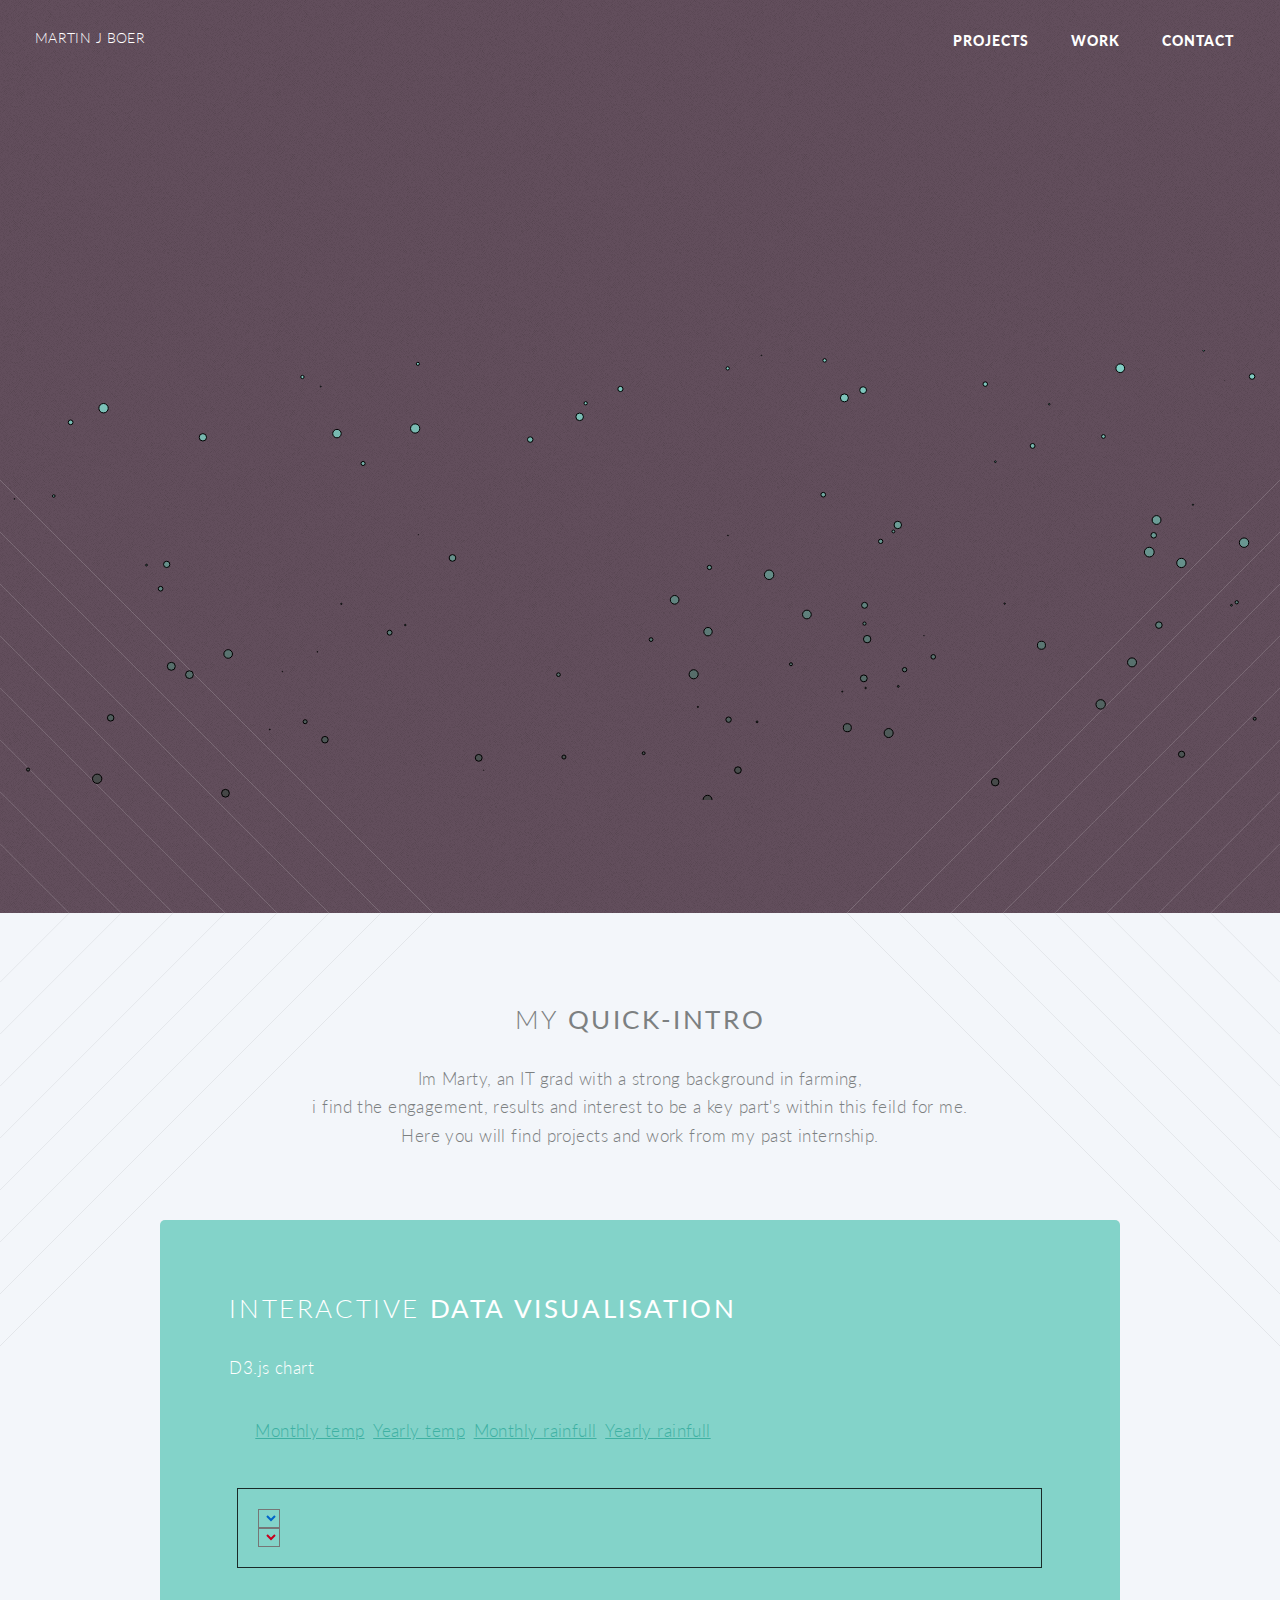
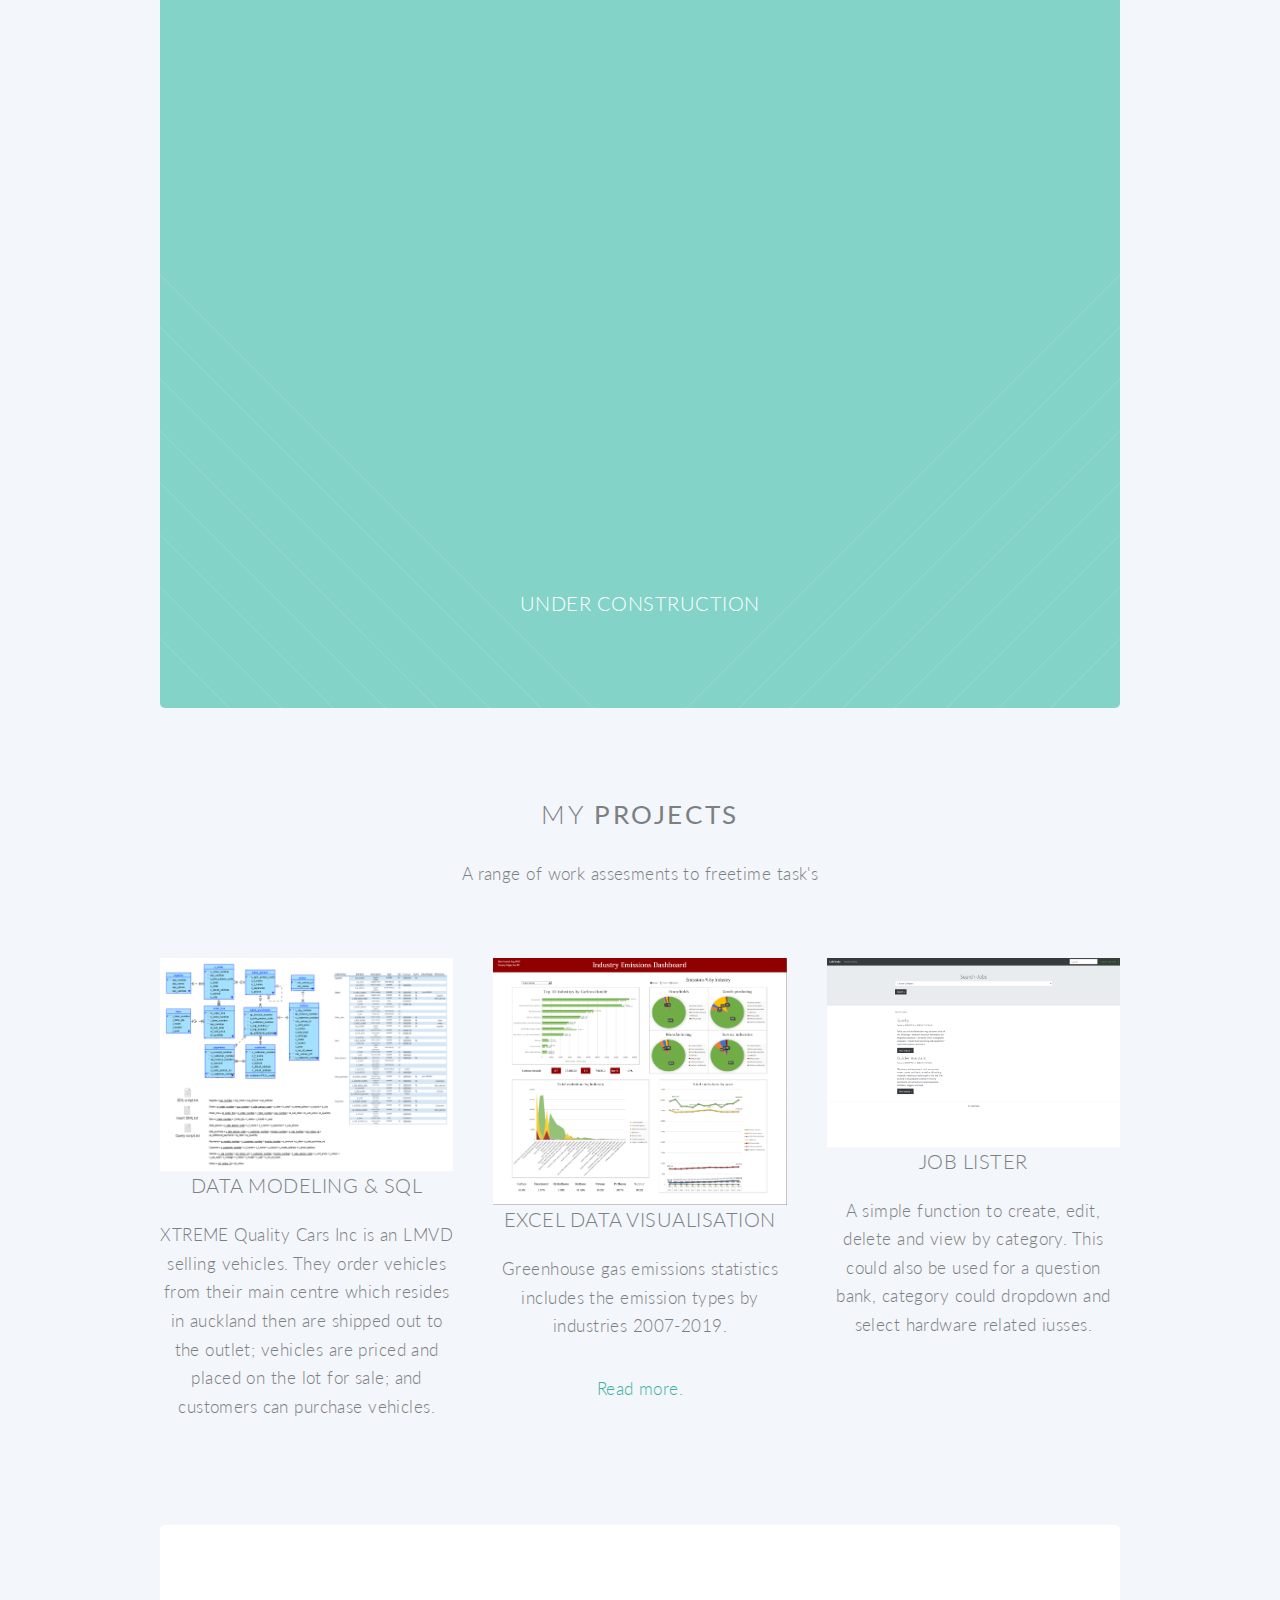
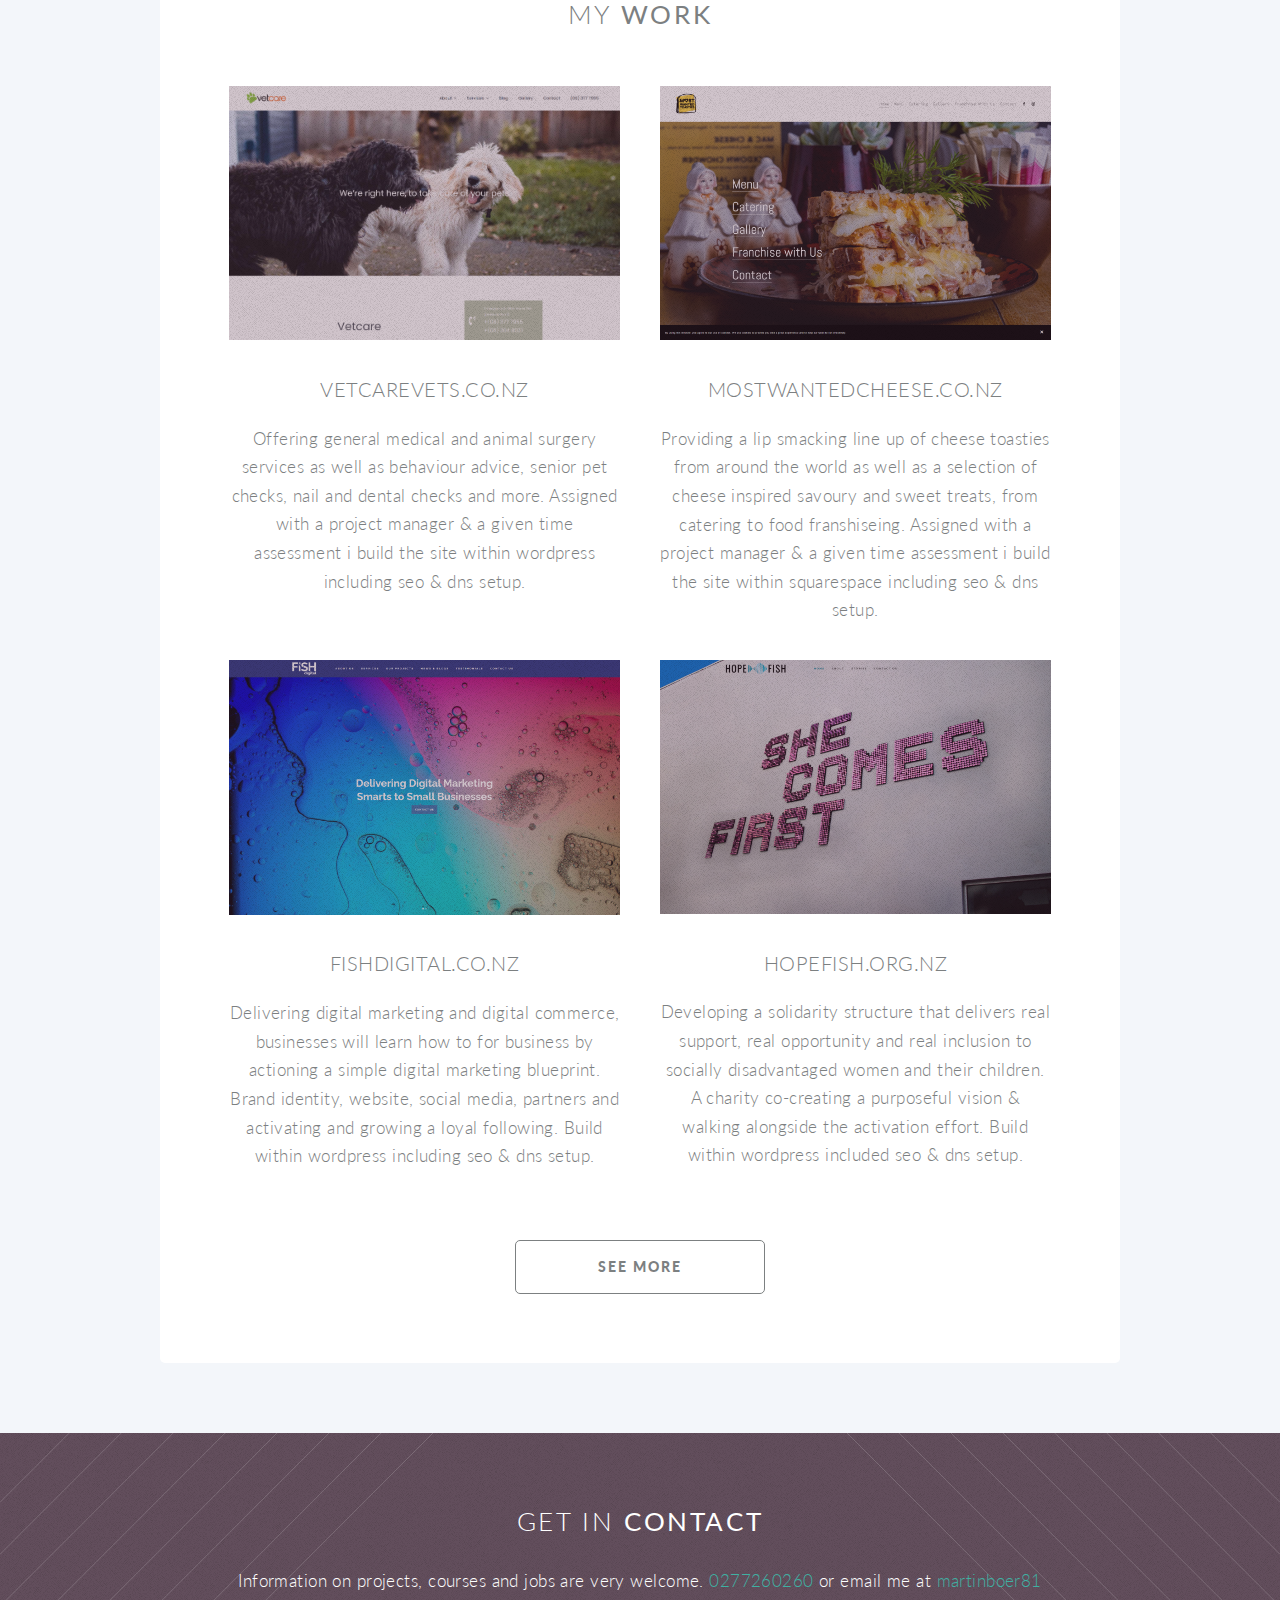
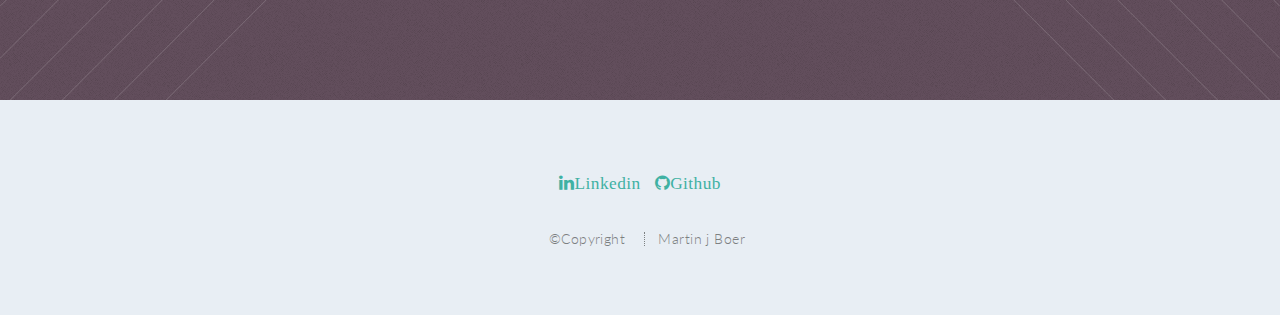
==== commit 2de7b8b0: "Add files via upload" ====
--- a/index.html
+++ b/index.html
@@ -82,7 +82,7 @@
 	<article id="main">
 
 		<header class="special container">
-			<h2>My quick <strong>intro</strong></h2>
+			<h2>My <strong>quick-intro</strong></h2>
 			<p>Im Marty, an IT grad with a strong background in farming,
 			<br/>
 			i find the engagement, results and interest to be a key part's within this feild for me.
@@ -349,7 +349,7 @@
 	<section class="wrapper style3 container special" id="clients">
 
 		<header class="major">
-			<h2>websites <strong>for clients</strong></h2>
+			<h2>My <strong>work</strong></h2>
 		</header>
 
 		<div class="row">
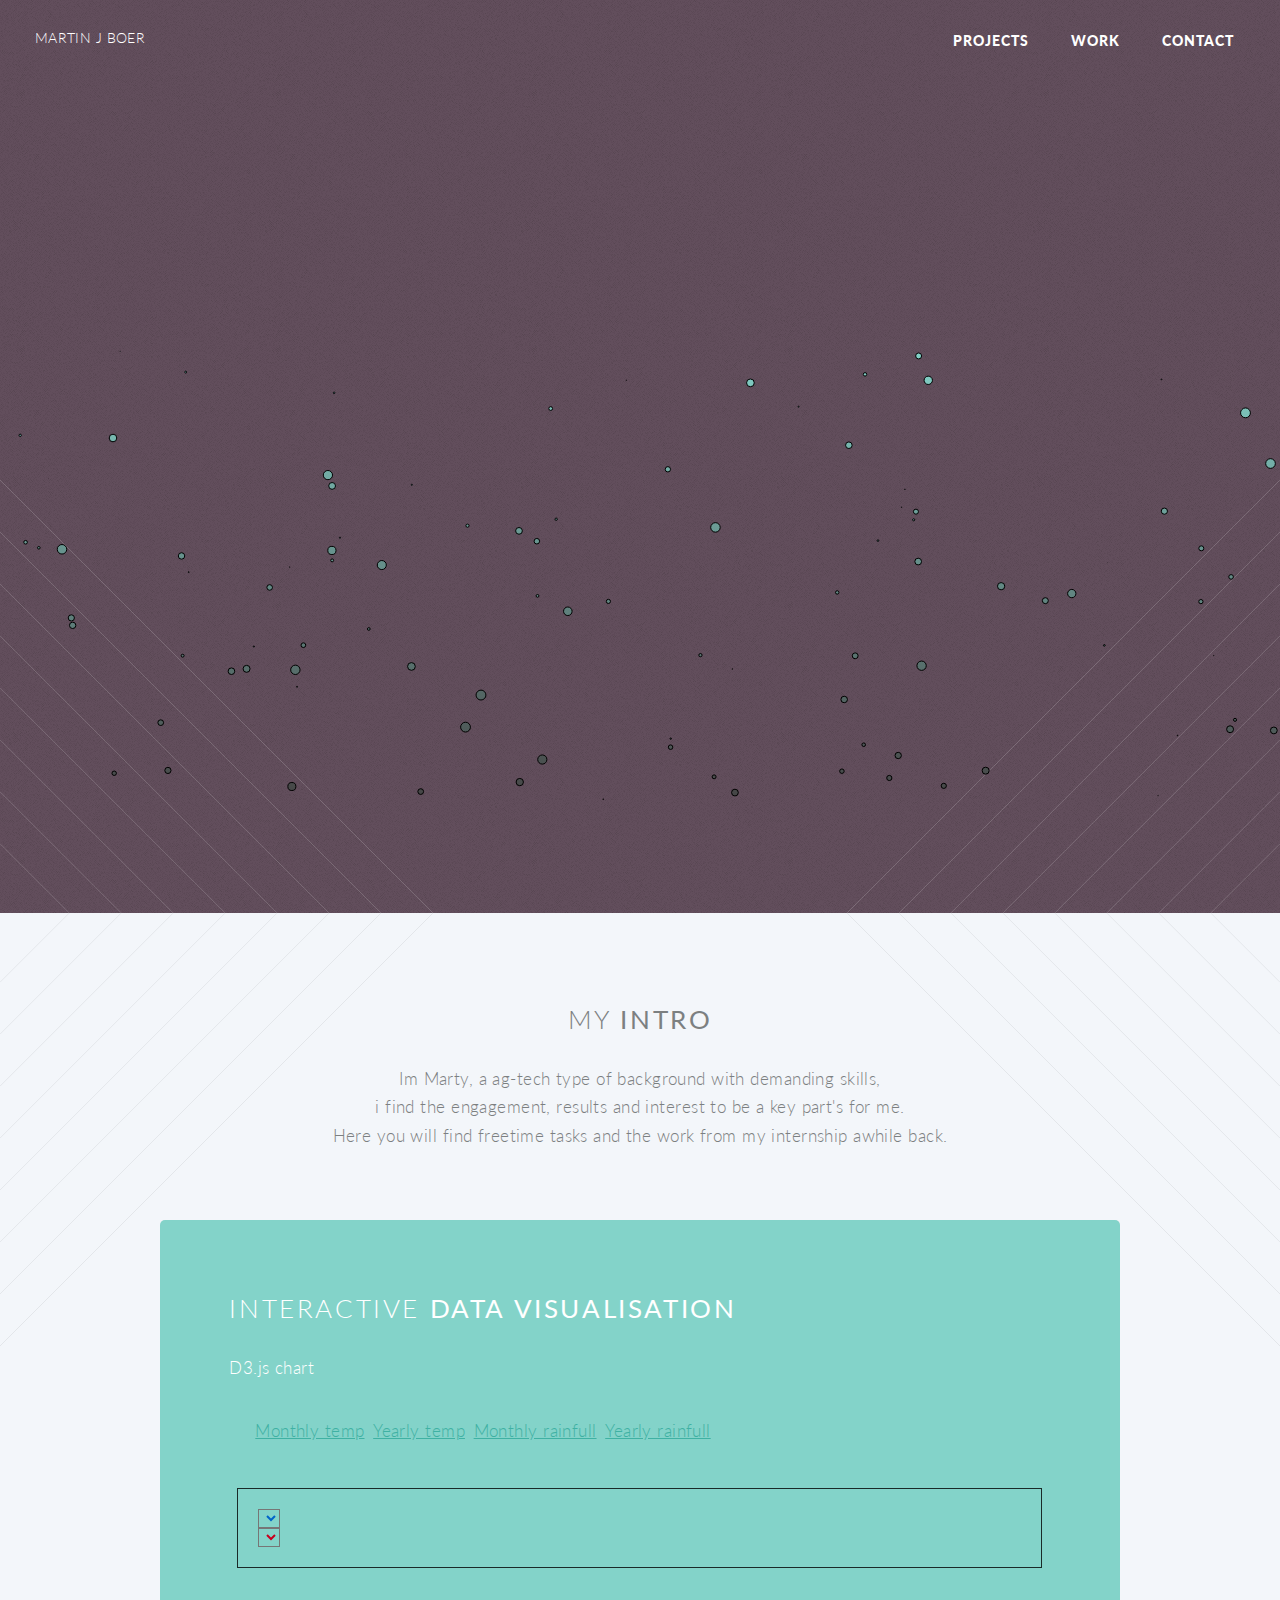
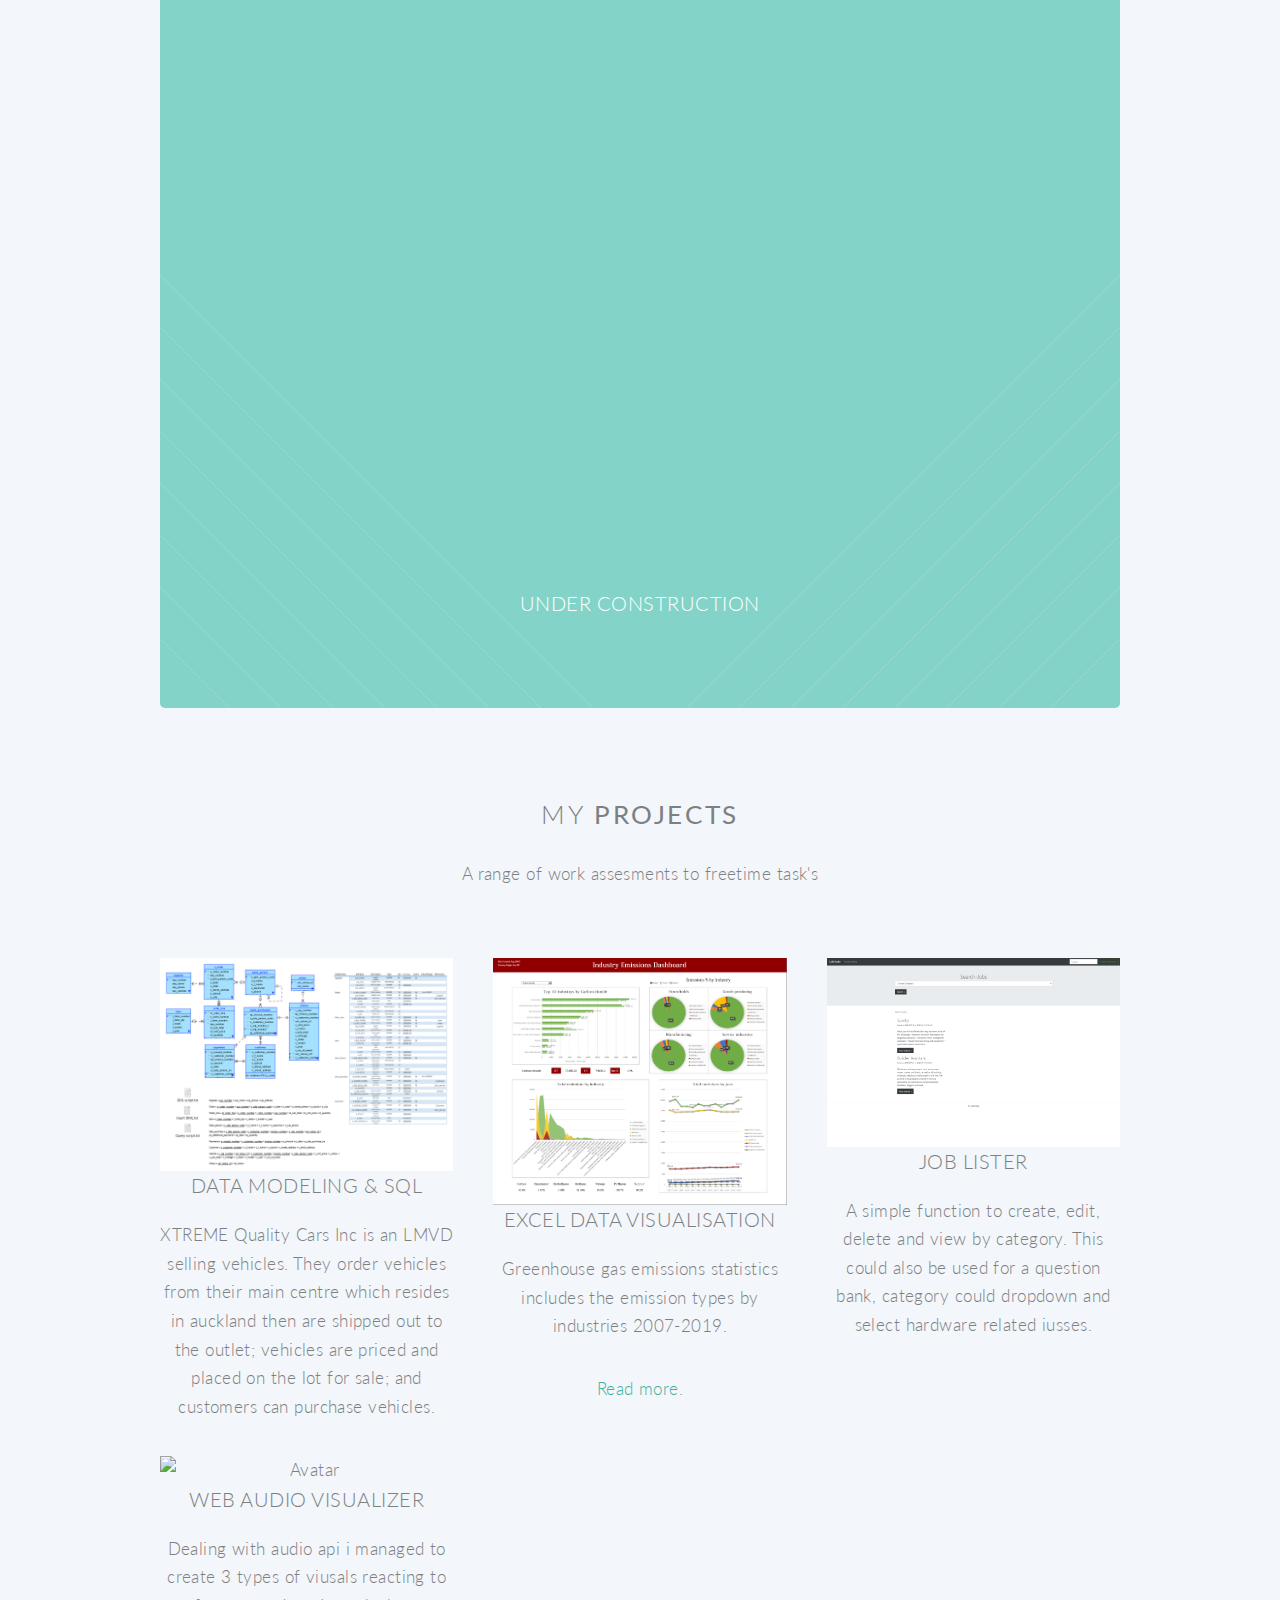
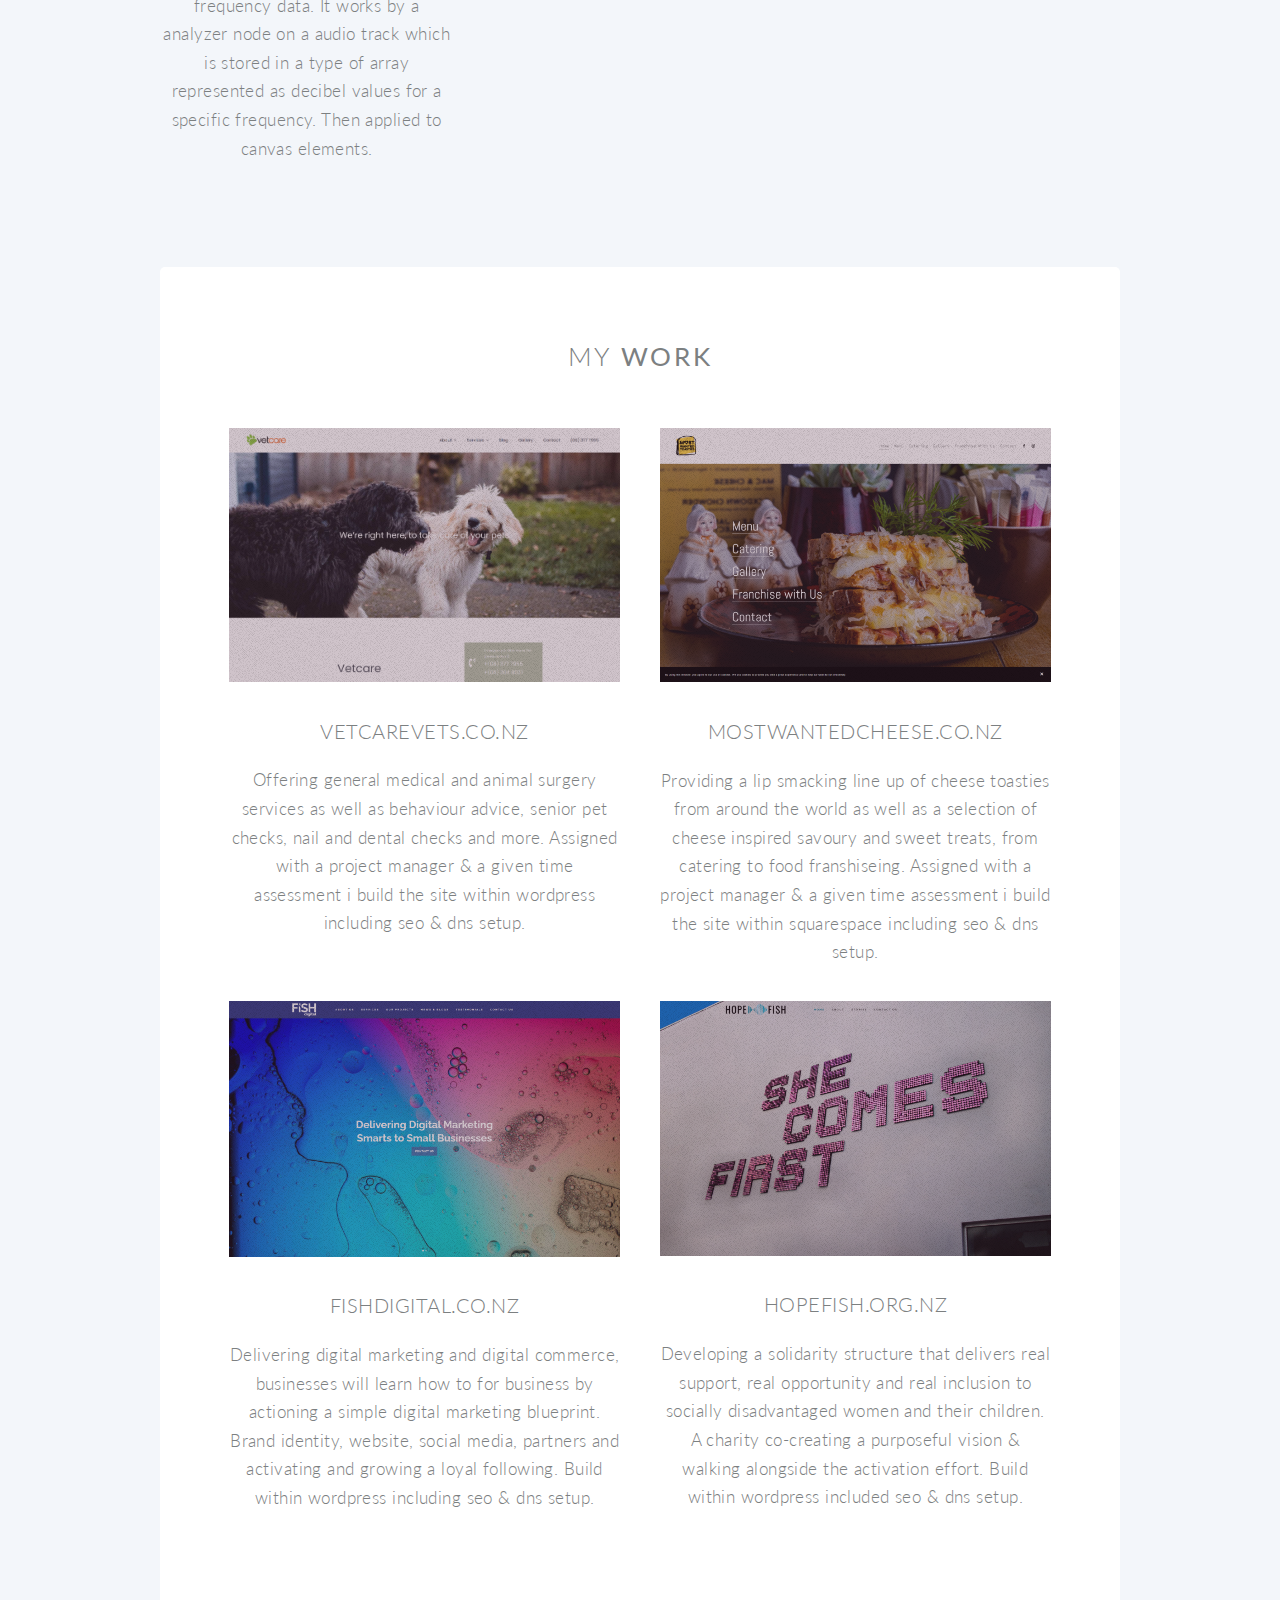
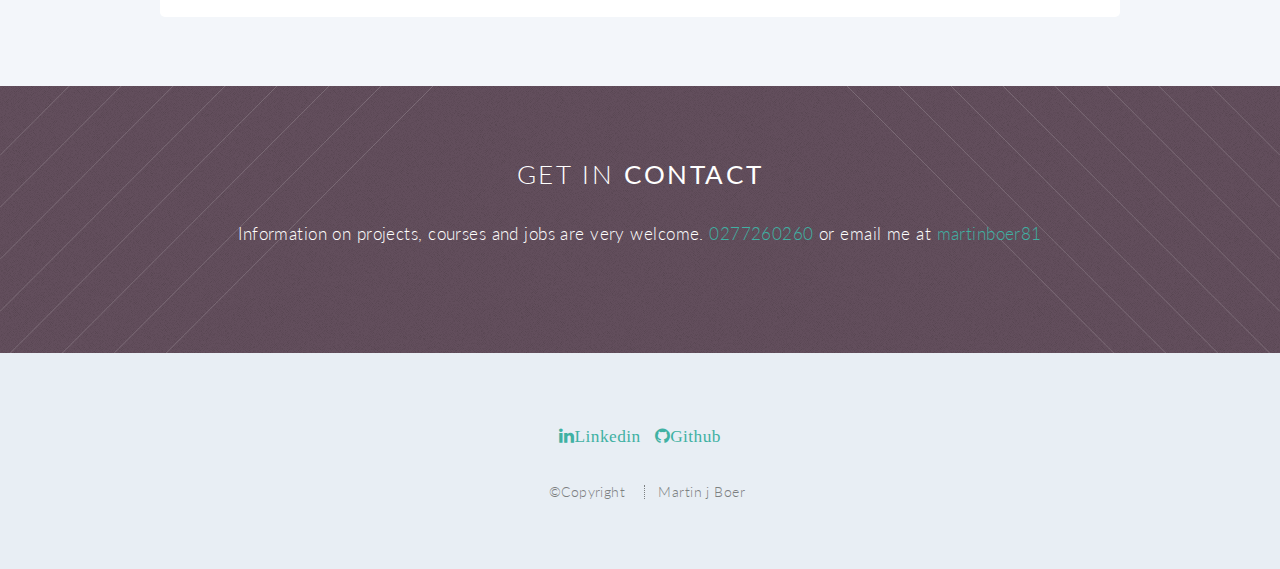
==== commit fb5d2442: "Add files via upload" ====
--- a/index.html
+++ b/index.html
@@ -82,12 +82,12 @@
 	<article id="main">
 
 		<header class="special container">
-			<h2>My <strong>quick-intro</strong></h2>
-			<p>Im Marty, an IT grad with a strong background in farming,
+			<h2>My <strong>intro</strong></h2>
+			<p>Im Marty, a ag-tech type of background with demanding skills,
 			<br/>
-			i find the engagement, results and interest to be a key part's within this feild for me.
+			i find the engagement, results and interest to be a key part's for me.
 			<br/>
-			Here you will find projects and work from my past internship.
+			Here you will find freetime tasks and the work from my internship awhile back.
 			</p>
 		</header>
 
@@ -343,6 +343,47 @@
 
 			</div>
 		</div>
+		<div class="row">
+			<div class="col-4 col-12-narrower">
+	
+				<section>
+																							
+					<div class="containerpic">
+						<img src="images/aviz.png" alt="Avatar" class="pic" style="cursor: pointer;">
+						
+						
+					<div class="overlaypic">
+						<div class="grid-container">
+							<div class="grid-item"><a class="mag-popup"><video controls src="./video/2023-02-02 21-13-38.mp4" type="video/mp4" class="pic" style="cursor: pointer;"></video></a></div>
+							<div class="grid-item"><a class="mag-popup" href="images/defrain.PNG"><img src="images/defrain.PNG" alt="Avatar" class="pic"></a></div>
+							<div class="grid-item"><a class="mag-popup" href="images/defsun.PNG"><img src="images/defsun.PNG" alt="Avatar" class="pic"></a></div>
+							<div class="grid-item"><a class="mag-popup" href="images/defsea.PNG"><img src="images/defsea.PNG" alt="Avatar" class="pic"></a></div>
+						</div>
+					</div>
+							
+					</div>
+																																
+					<header>
+						<h3>Web audio visualizer</h3>
+					</header>
+					<p>Dealing with audio api i managed to create 3 types of viusals reacting to frequency data. 
+						It works by a analyzer node on a audio track which is stored in a type of array represented as decibel values for a specific frequency. Then applied to canvas elements.</p>
+				</section>
+	
+				</div>
+				<div class="col-4 col-12-narrower">
+				
+				<section>
+				</section>
+	
+				</div>
+				<div class="col-4 col-12-narrower">
+	
+					<section>
+					</section>
+	
+				</div>
+			</div>
 	</section>
 
 	<!-- Sec 3 -->
@@ -415,12 +456,6 @@
 			</div>
 		</div>
 
-		<footer class="major">
-			<ul class="buttons">
-				<li><a href="#" class="button">See More</a></li>
-			</ul>
-		</footer>
-
 	</section>
 
 	</article>
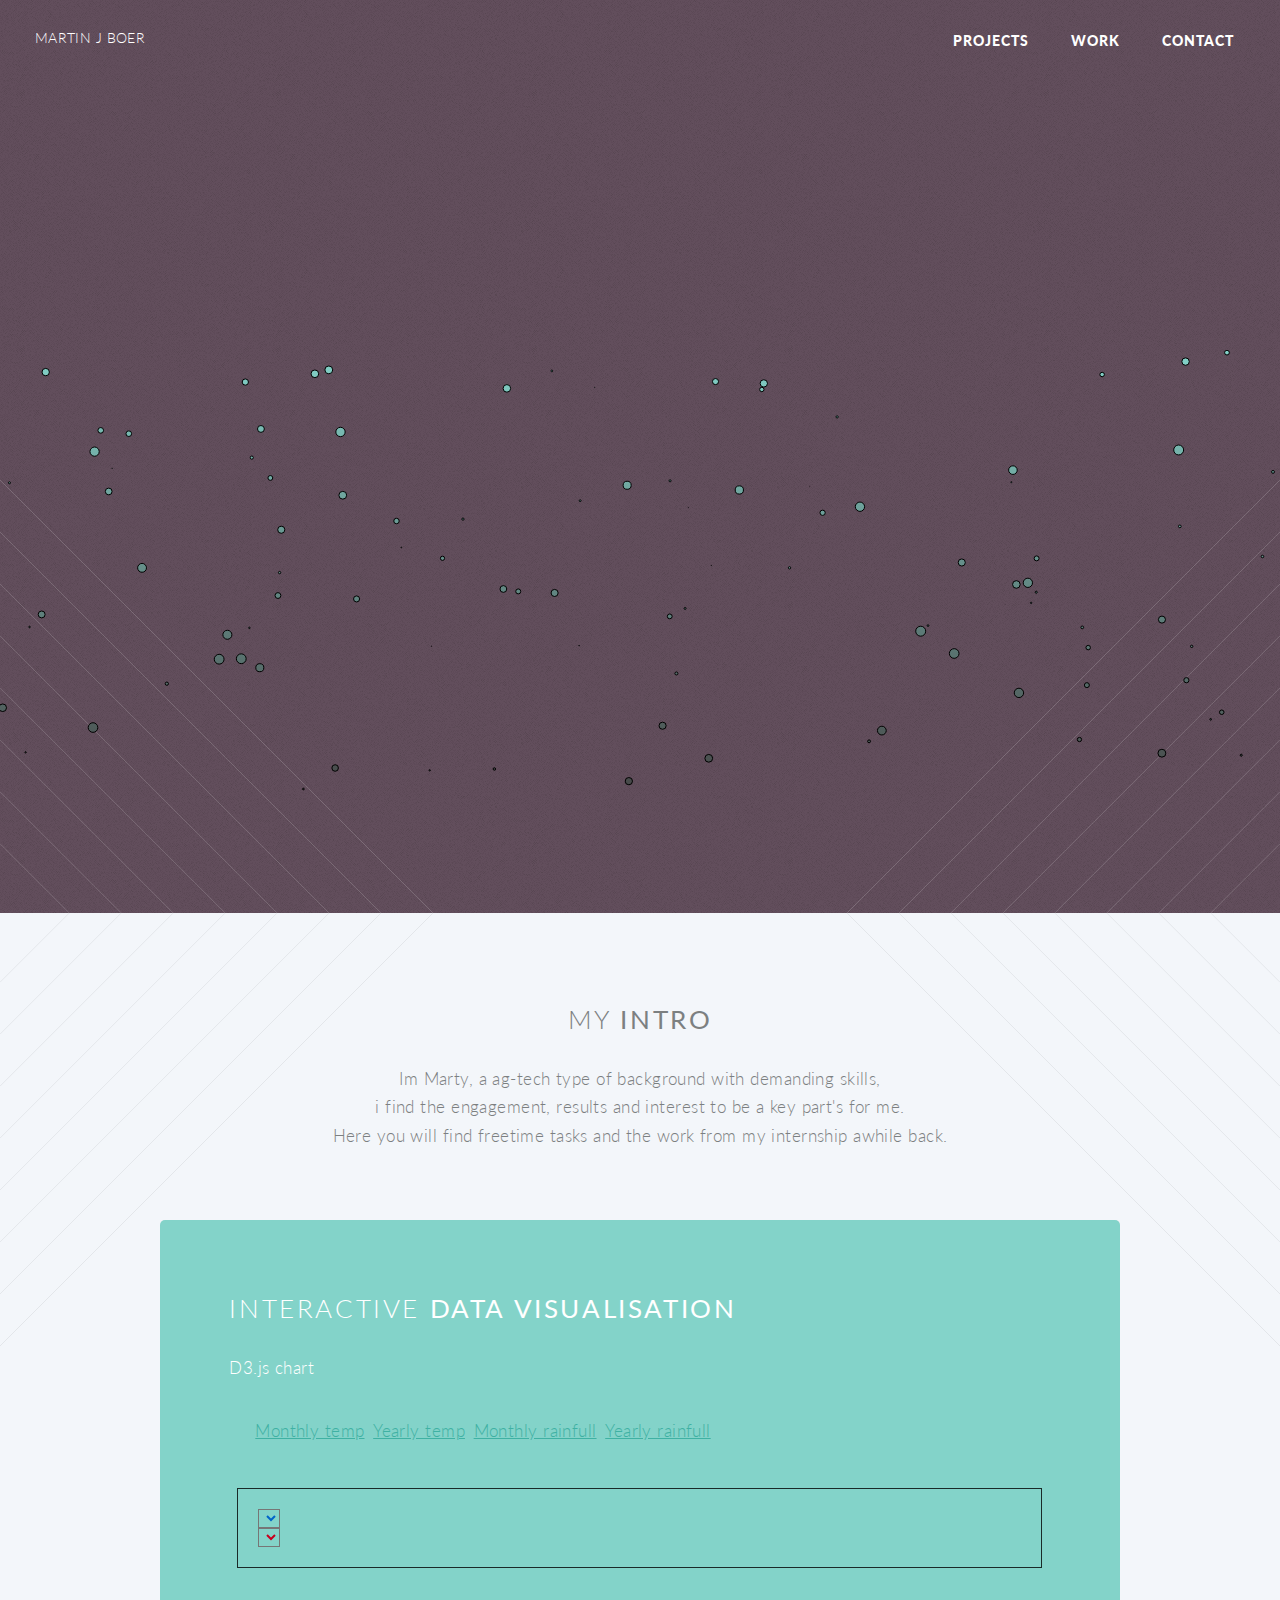
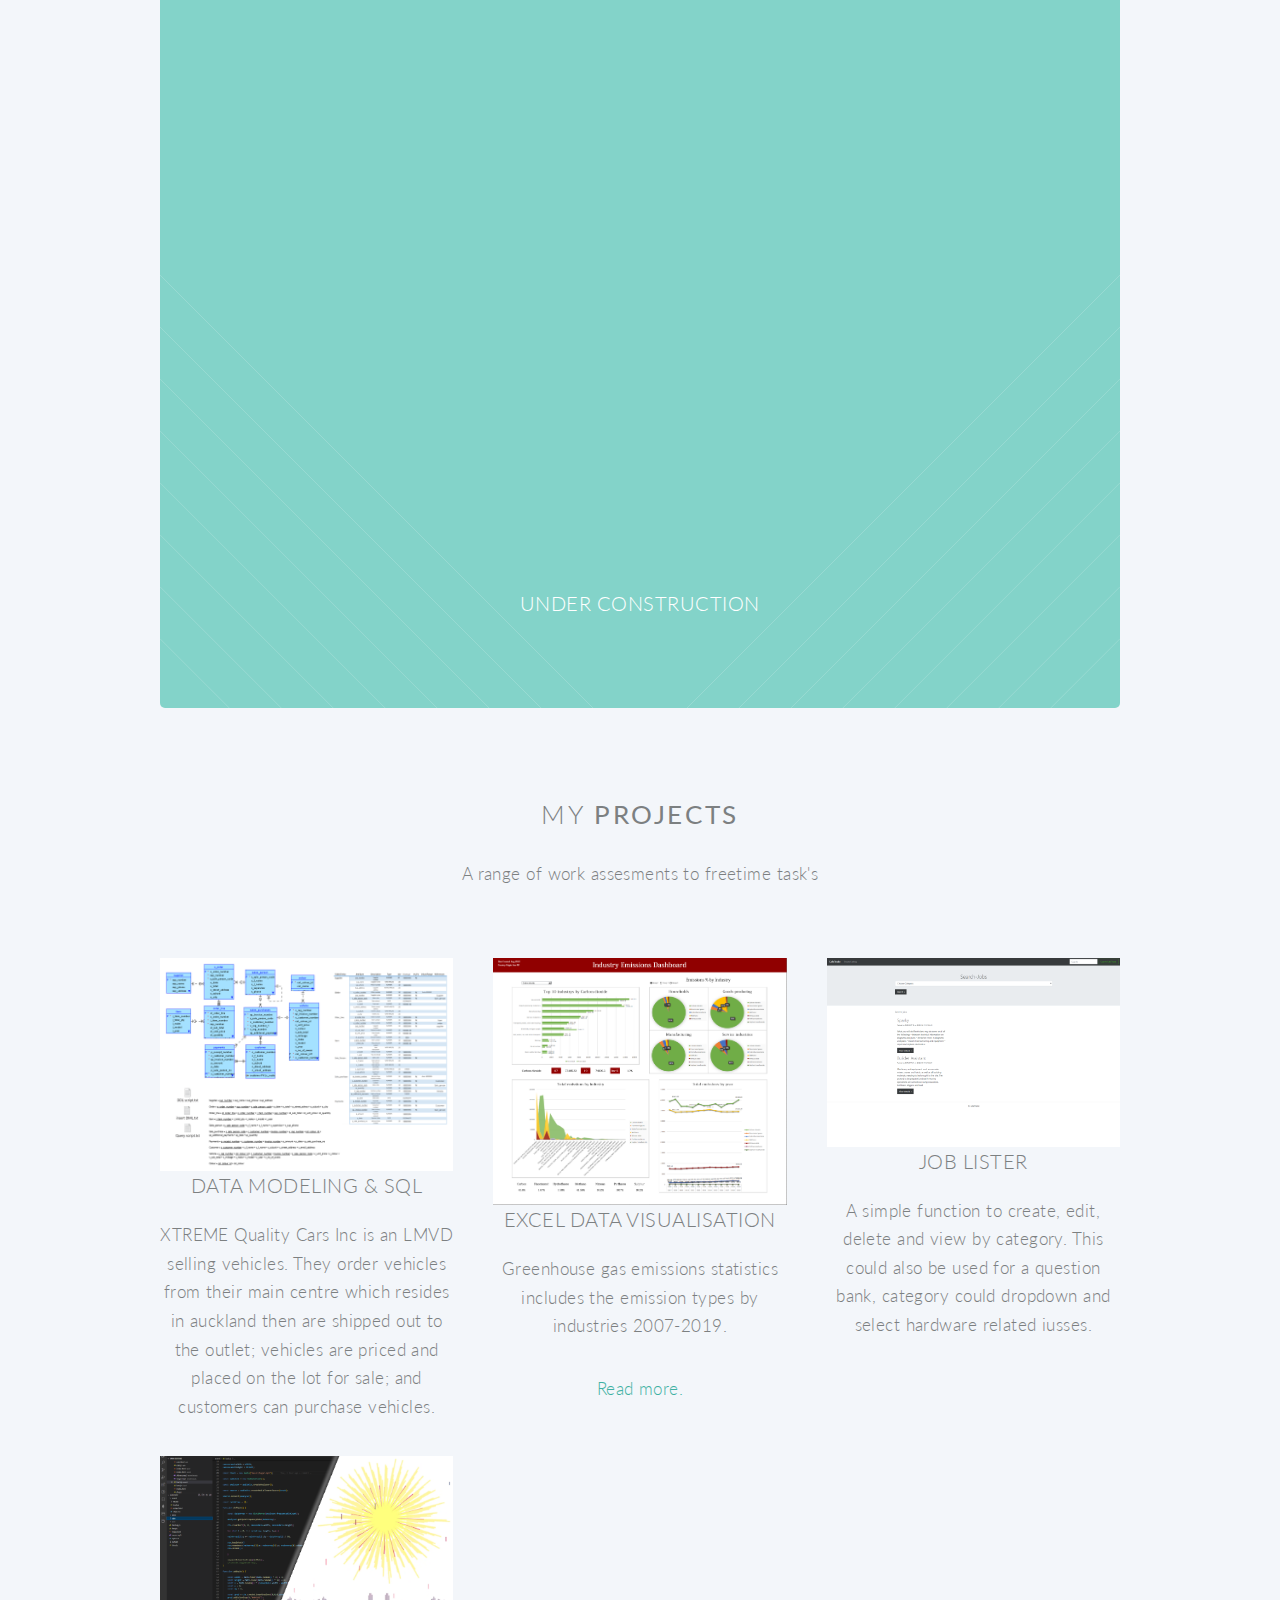
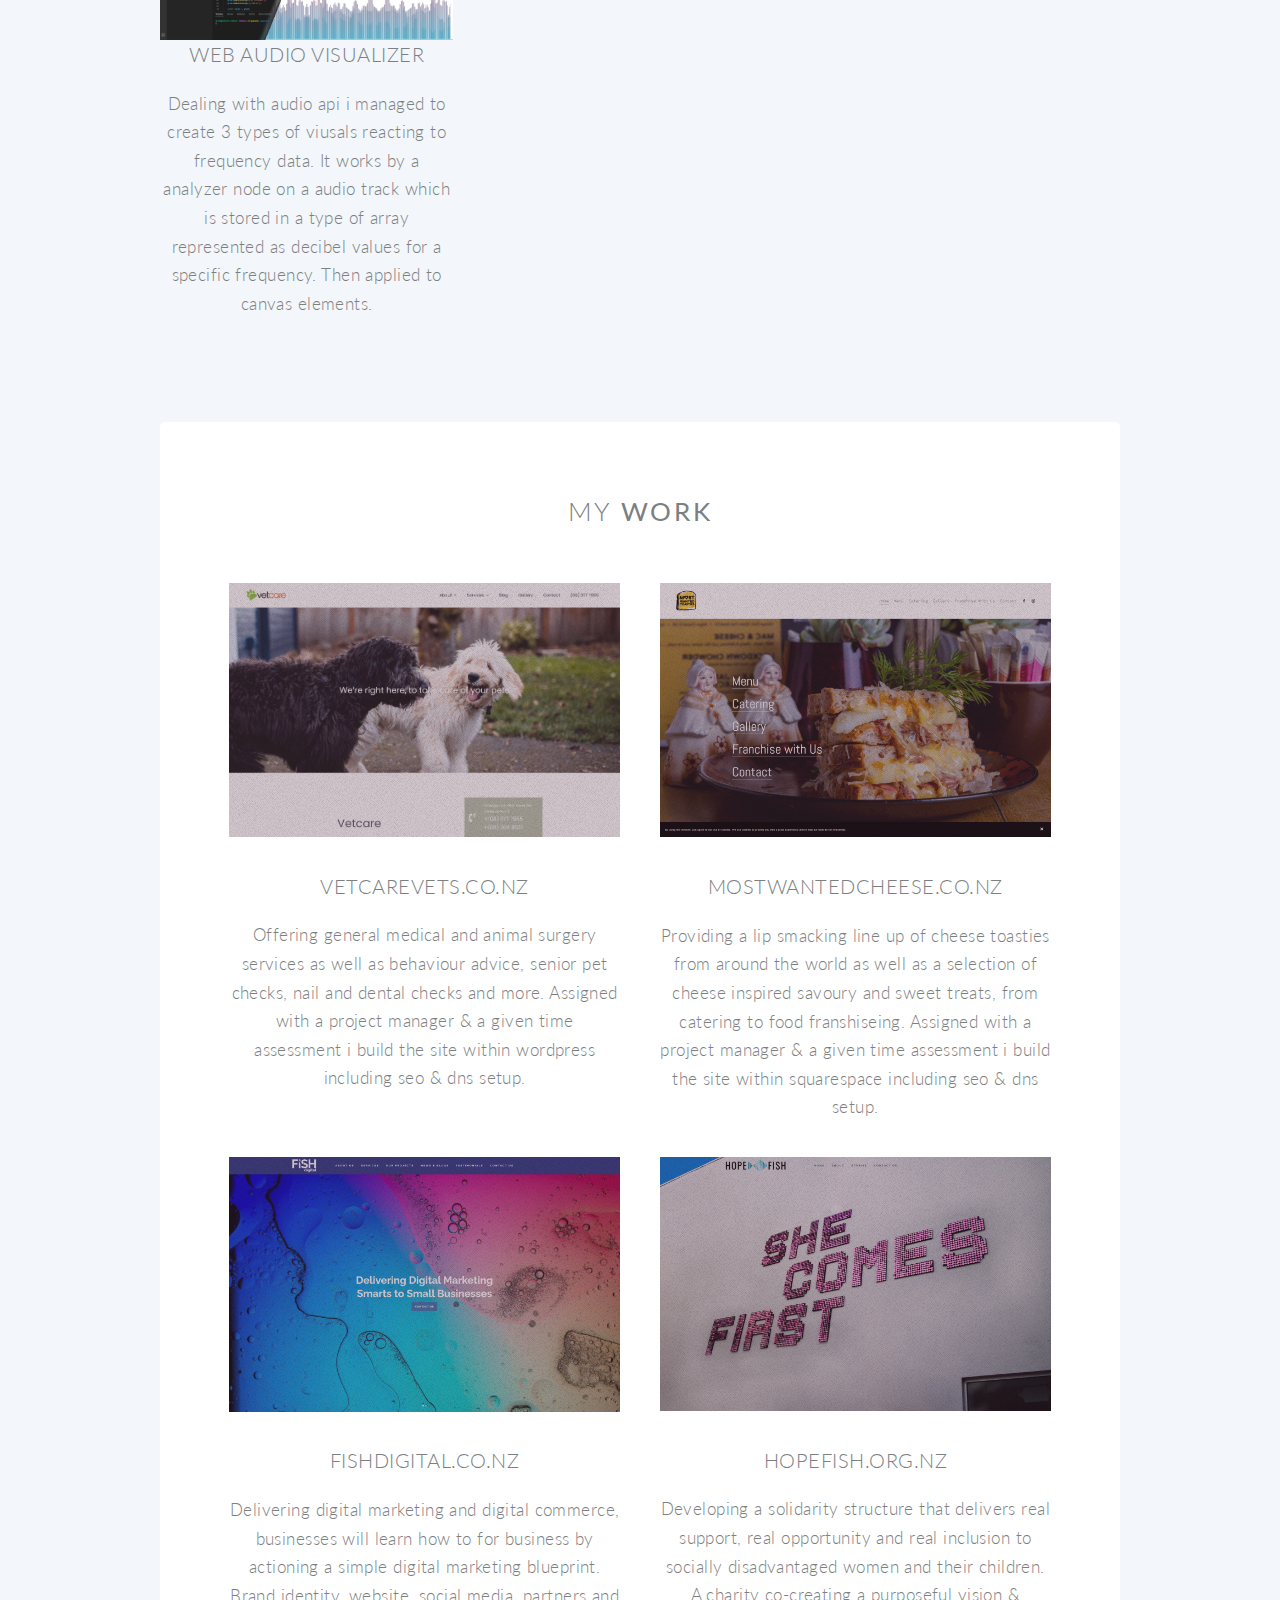
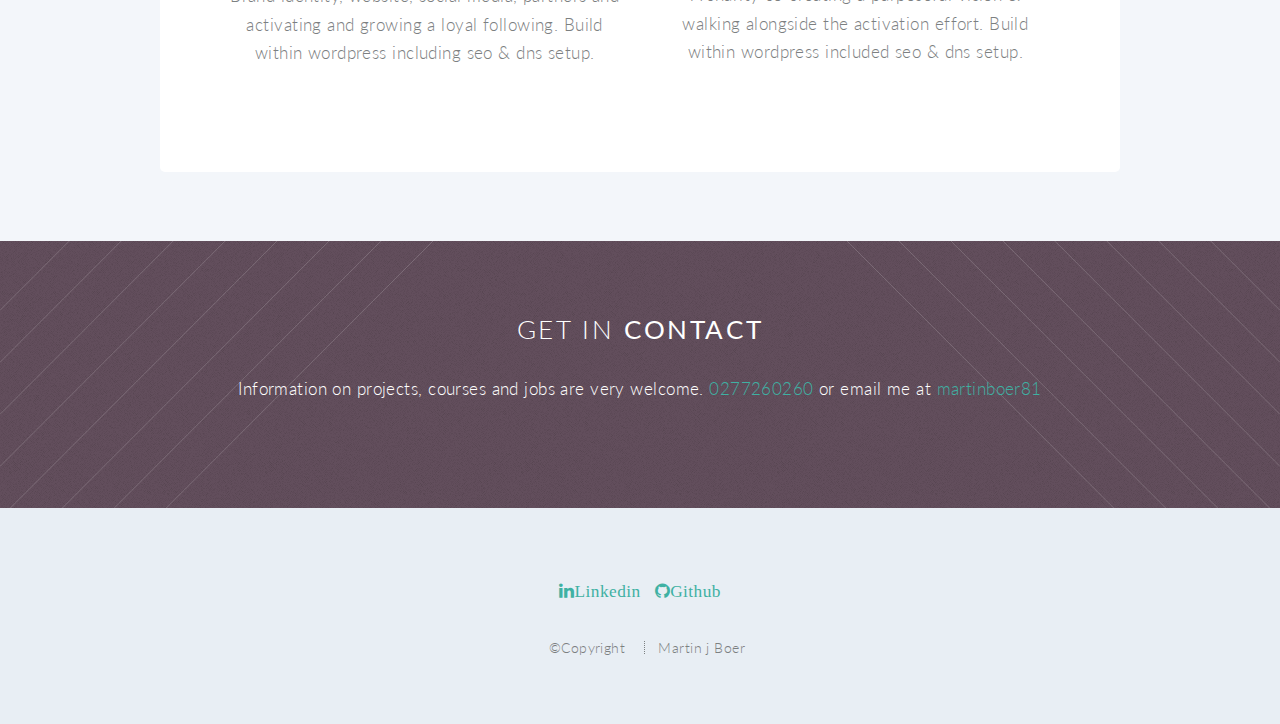
==== commit f49cc1ac: "Add files via upload" ====
--- a/index.html
+++ b/index.html
@@ -354,7 +354,7 @@
 						
 					<div class="overlaypic">
 						<div class="grid-container">
-							<div class="grid-item"><a class="mag-popup"><video controls src="./video/2023-02-02 21-13-38.mp4" type="video/mp4" class="pic" style="cursor: pointer;"></video></a></div>
+							<div class="grid-item"><a class="mag-popup"><iframe src="https://www.youtube.com/embed/4eZPxNvYs2s?controls=0" alt="Avatar" class="pic"></iframe></a></div>
 							<div class="grid-item"><a class="mag-popup" href="images/defrain.PNG"><img src="images/defrain.PNG" alt="Avatar" class="pic"></a></div>
 							<div class="grid-item"><a class="mag-popup" href="images/defsun.PNG"><img src="images/defsun.PNG" alt="Avatar" class="pic"></a></div>
 							<div class="grid-item"><a class="mag-popup" href="images/defsea.PNG"><img src="images/defsea.PNG" alt="Avatar" class="pic"></a></div>
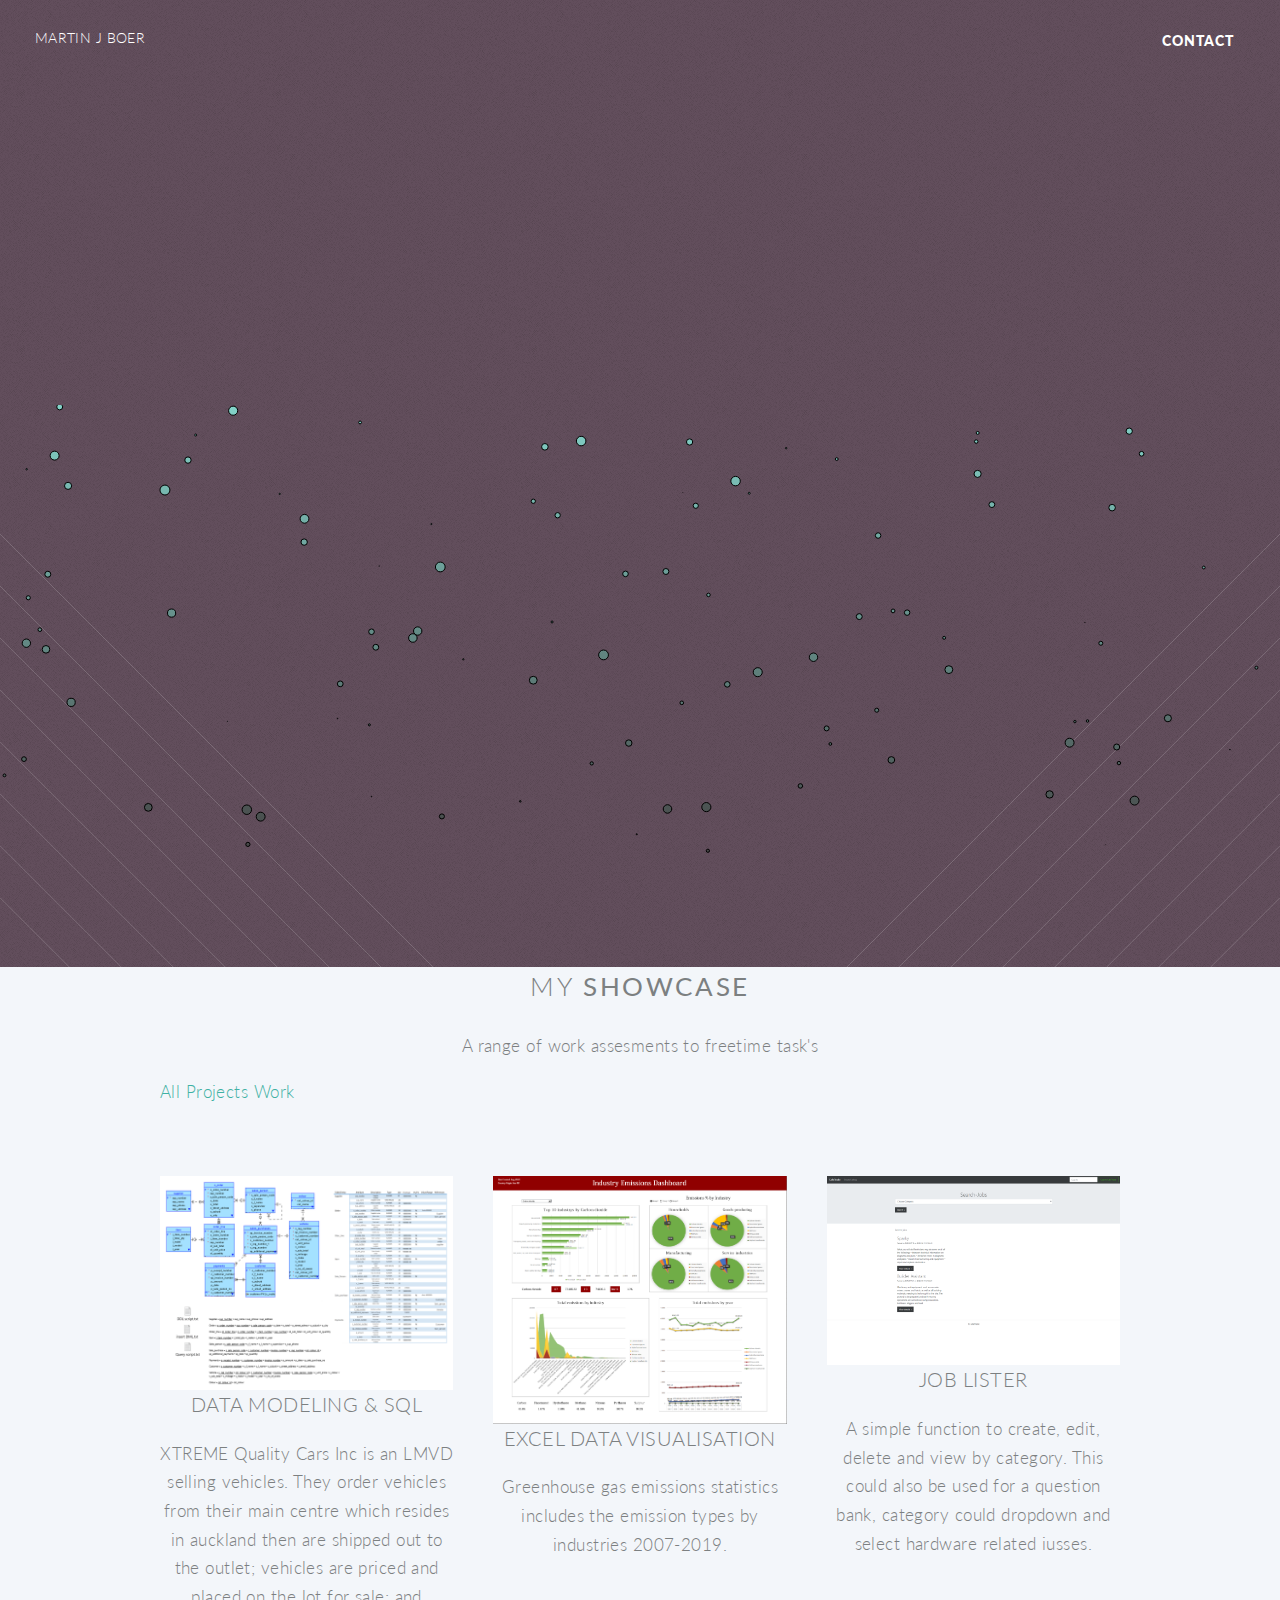
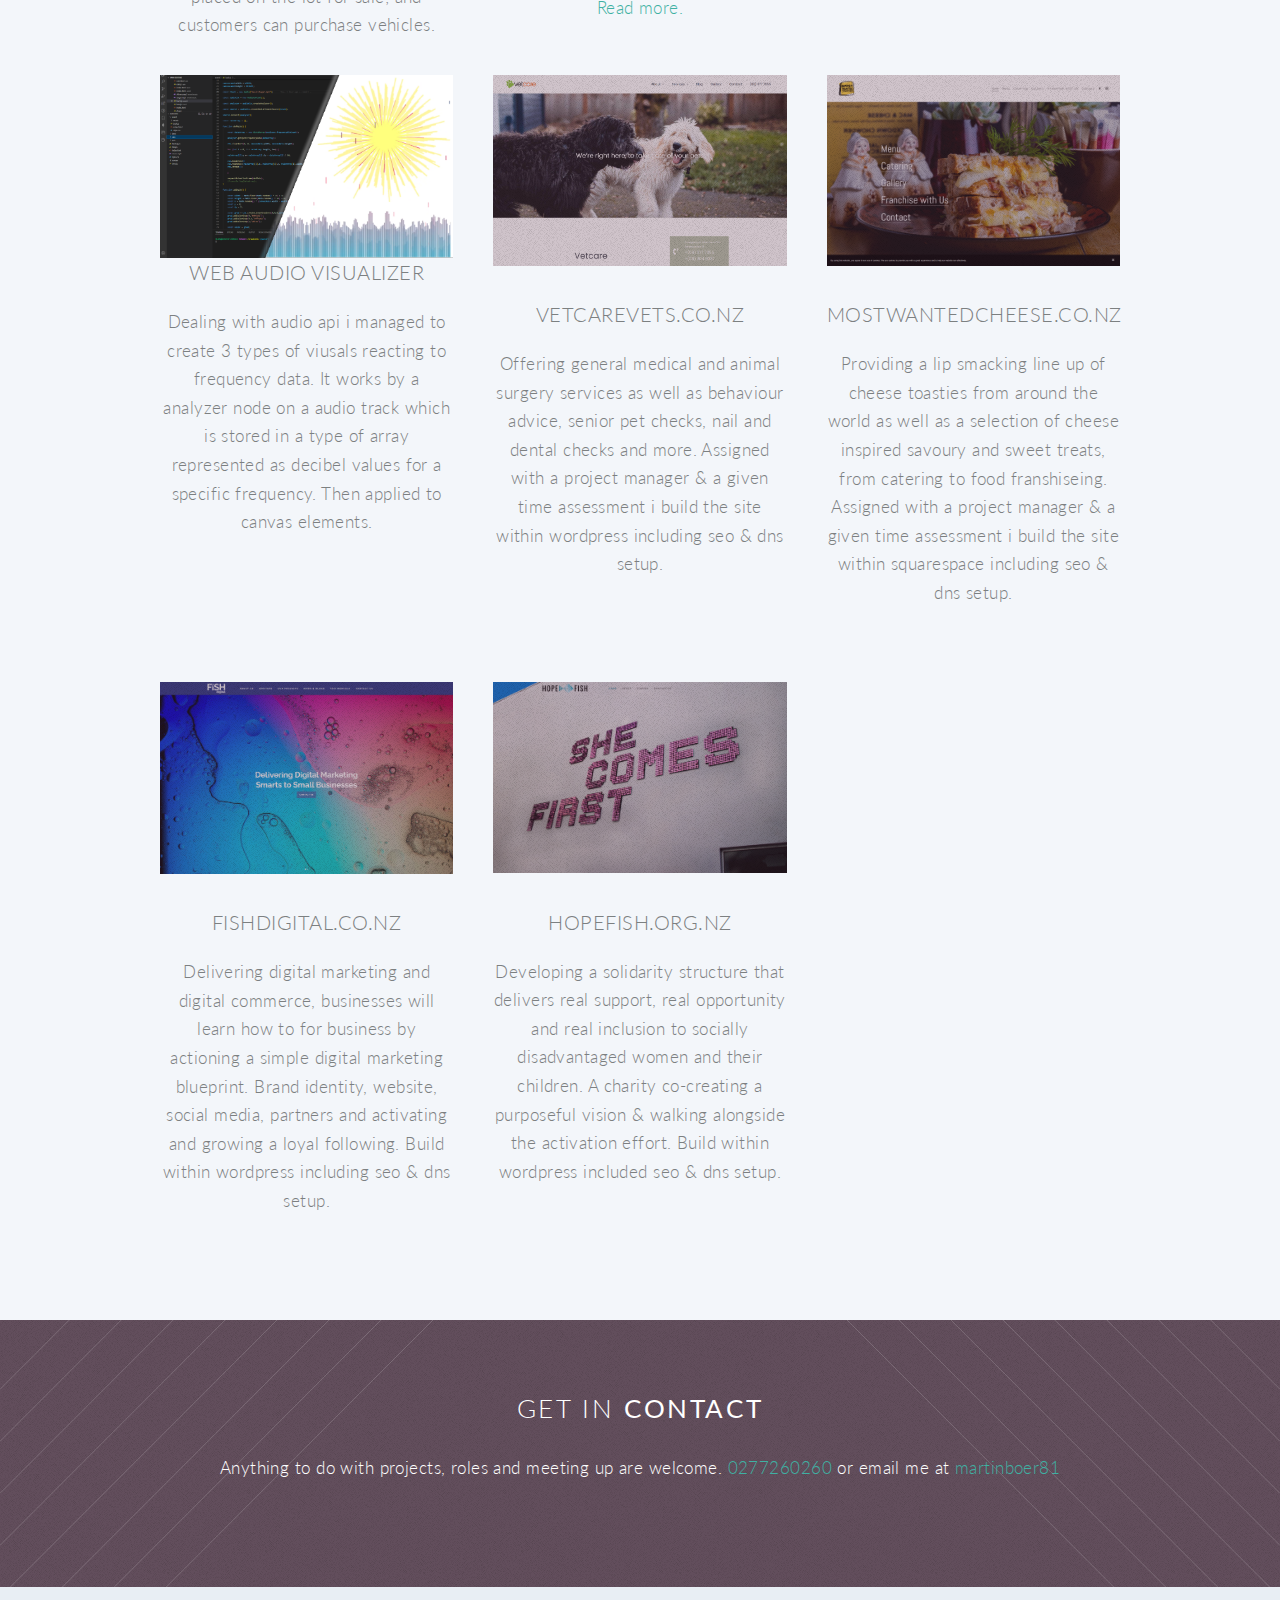
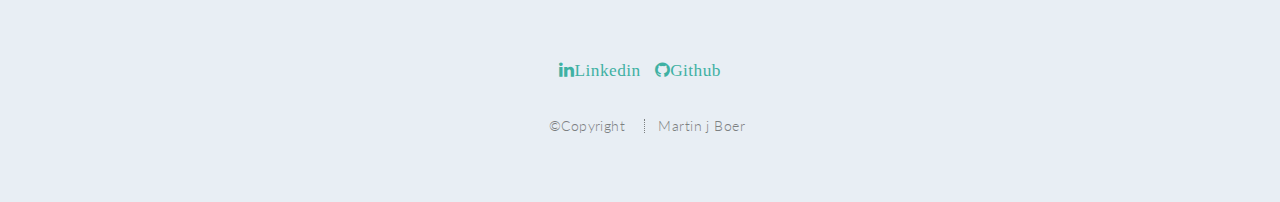
==== commit 1af7cfe5: "Add files via upload" ====
--- a/index.html
+++ b/index.html
@@ -40,6 +40,8 @@
 	</head>
 
 	<body class="index is-preload">
+
+
 	<div id="page-wrapper">
 
 	<!-- Header -->
@@ -47,8 +49,6 @@
 		<h1 id="logo"><a href="index.html"><span>Martin J Boer</span></a></h1>
 		<nav id="nav">
 			<ul>
-				<li class="current"><a href="#projects">Projects</a></li>
-				<li class="current"><a href="#clients">Work</a></li>
 				<li class="current"><a href="#cta">Contact</a></li>
 			</ul>
 		</nav>
@@ -59,10 +59,11 @@
 
 		<div class="inner">
 
-			<header>
-				<h2>Portfolio</h2>
+			<header class="special container">
+				<h2><strong>intro</strong></h2>
+				<p>Im Marty, i had grown up on a farm and found myself obtaining a bachelor's in IT. Iv always had a thing for understanding how things work and why, Sometimes geting to in detail is just unnecessary.
+				</p>
 			</header>
-			<p>My Development & Data showcase.</br> </p>
 			<!--
 			<footer>
 				<ul class="buttons stacked">
@@ -72,67 +73,45 @@
 			-->
 	
 		</div>
-		
-			<canvas id="canvasOne" style="width: 100%;"></canvas>
-			<script type="text/javascript" src="scripts/ballSys.js"></script>
+
+		<canvas id="canvasOne" style="width: 100%;"></canvas>
+		<script type="text/javascript" src="scripts/ballSys.js"></script>
+		
 		
 	</section>
 
-	<!-- Main -->
-	<article id="main">
+
+	<!-- Sec 2 -->
+	<section class="wrapper style1 container special">
+		
 
 		<header class="special container">
-			<h2>My <strong>intro</strong></h2>
-			<p>Im Marty, a ag-tech type of background with demanding skills,
-			<br/>
-			i find the engagement, results and interest to be a key part's for me.
-			<br/>
-			Here you will find freetime tasks and the work from my internship awhile back.
-			</p>
+
+			<h2>My <strong>Showcase</strong></h2>
+
+			<p>A range of work assesments to freetime task's</p>
+
+			<div style="padding-top: 1em; text-align: left;">
+
+				<div class="dropdown-showcase" style="cursor: pointer;">
+	
+					<div class="dropdown-content">
+
+					<a id="index" onclick="chartToggle()">All</a>
+
+					<a id="displayProjects" onclick="chartToggle()">Projects</a>
+
+					<a id="displayWork" onclick="chartToggle()">Work</a>
+
+					</div>
+				  </div>
+
+				</div>
+
 		</header>
-
-	<!-- Sec 1 -->
-	<section class="wrapper style2 container special-alt">
-
-		<div class="visualbanner">
-		
-			<header><h2>Interactive <strong>data visualisation</strong></h2>
-				<p>D3.js chart</p>
-			</header>
-
-				<div>
-				<ul class="dataVizButtons" style="display: flex; list-style: none; cursor: pointer;">
-					<li><a class="chartBtn" id="displayLine" onclick="chartToggle()" style="text-decoration-line: underline;">Monthly temp</a></li>
-					<li><a class="chartBtn" id="displayCicle" onclick="chartToggle()" style="text-decoration-line: underline;">Yearly temp</a></li>
-					<li><a class="chartBtn" id="displayMap" onclick="chartToggle()" style="text-decoration-line: underline;">Monthly rainfull</a></li>
-					<li><a class="chartBtn" id="displayBar" onclick="chartToggle()" style="text-decoration-line: underline;">Yearly rainfull</a></li>					
-				</ul>
-				</div>
-
-					<iframe id="chartLine" src="dataviz/templine.html" width="100%" height="700px"></iframe>
-					<iframe id="chartCicle" style="display: none;" src="dataviz/tempcicle.html" width="100%" height="700px"></iframe>
-					<iframe id="chartMap" style="display: none;" src="dataviz/rainmap.html" width="100%" height="700px"></iframe>
-					<iframe id="chartBar" style="display: none;" src="dataviz/rainbar.html" width="100%" height="700px"></iframe>
-
-				<div style="text-align: center;">
-					<h3>Under construction</h3>
-				</div>
-		</div>
-		
-	</section>
-
-	</div>
-
-	<!-- Sec 2 -->
-	<section class="wrapper style1 container special" id="projects">
-
-		<header class="special container">
-			<h2>My <strong>projects</strong></h2>
-			<p>A range of work assesments to freetime task's
-			</p>
-		</header>
-
-		<div class="row">
+		
+
+	<div class="row" id="projects">
 		<div class="col-4 col-12-narrower">
 
 			<section>
@@ -152,15 +131,16 @@
 				</div>
 																															
 				<header>
-					<h3>data modeling & SQL</h3>
+					<h3 id="sectionOne">data modeling & SQL</h3>
 				</header>
-				<p>XTREME Quality Cars Inc is an LMVD selling vehicles. 
+				<p id="sectionOne">XTREME Quality Cars Inc is an LMVD selling vehicles. 
 					They order vehicles from their main centre which resides in auckland then are shipped out to the outlet; 
 					vehicles are priced and placed on the lot for sale; 
 					and customers can purchase vehicles.</p>
 			</section>
 
 			</div>
+
 			<div class="col-4 col-12-narrower">
 			
 			<section>
@@ -182,9 +162,9 @@
 				</div>
 
 				<header>
-					<h3>excel data visualisation</h3>
+					<h3 id="sectionOne">excel data visualisation</h3>
 				</header>
-				<p>Greenhouse gas emissions statistics includes the emission types by industries 2007-2019.</p>
+				<p id="sectionOne">Greenhouse gas emissions statistics includes the emission types by industries 2007-2019.</p>
 
 				<!-- popup button -->
 				<a id="emissionBtn" style='cursor:pointer;'>Read more.</a>
@@ -198,7 +178,7 @@
 
 					<div id="eOneSection" onclick="eTextDropdown()">
 						<a id="eArrowOne" class="fa fa-arrow-right"></a>
-						<h3 class="eTitle"><strong>Instructions on how to run and view your visualisation</strong></h3>
+						<h3 class="eTitle"><strong>Instructions on how to run and view the visualisation</strong></h3>
 					</div>
 					
 					<div id="ePopupText" class="eTextContent">
@@ -313,6 +293,7 @@
 			</section>
 
 			</div>
+
 			<div class="col-4 col-12-narrower">
 
 				<section>
@@ -335,15 +316,17 @@
 					</div>
 
 					<header>
-						<h3>Job Lister</h3>
+						<h3 id="sectionOne">Job Lister</h3>
 					</header>
-					<p>A simple function to create, edit, delete and view by category. 
+					<p id="sectionOne">A simple function to create, edit, delete and view by category. 
 						This could also be used for a question bank, category could dropdown and select hardware related iusses.</p>
 				</section>
 
 			</div>
-		</div>
-		<div class="row">
+	</div>
+
+		<div class="row" id="work">
+
 			<div class="col-4 col-12-narrower">
 	
 				<section>
@@ -364,99 +347,95 @@
 					</div>
 																																
 					<header>
-						<h3>Web audio visualizer</h3>
+						<h3 id="sectionOne">Web audio visualizer</h3>
 					</header>
-					<p>Dealing with audio api i managed to create 3 types of viusals reacting to frequency data. 
+					<p id="sectionOne">Dealing with audio api i managed to create 3 types of viusals reacting to frequency data. 
 						It works by a analyzer node on a audio track which is stored in a type of array represented as decibel values for a specific frequency. Then applied to canvas elements.</p>
 				</section>
-	
-				</div>
+			</div>
+
+		
 				<div class="col-4 col-12-narrower">
 				
-				<section>
-				</section>
-	
-				</div>
-				<div class="col-4 col-12-narrower">
-	
-					<section>
-					</section>
-	
-				</div>
-			</div>
-	</section>
-
-	<!-- Sec 3 -->
-	<section class="wrapper style3 container special" id="clients">
-
-		<header class="major">
-			<h2>My <strong>work</strong></h2>
-		</header>
-
-		<div class="row">
-			<div class="col-6 col-12-narrower">
-
 				<section>
 					<a href="https://vetcarevets.co.nz" class="image featured" target="_blank">
 						<img src="images/vetcare.png" alt="vetcarevets"/>
 					</a>
 					<header>
-						<h3><a class="weblink" href="https://vetcarevets.co.nz" target="_blank">vetcarevets.co.nz</a></h3>
+						<h3><a class="weblink" href="https://vetcarevets.co.nz" target="_blank" id="sectionOne">vetcarevets.co.nz</a></h3>
 					</header>
-					<p>Offering general medical and animal surgery services as well as behaviour advice, senior pet checks, nail and dental checks and more. 
+					<p id="sectionOne">Offering general medical and animal surgery services as well as behaviour advice, senior pet checks, nail and dental checks and more. 
 						Assigned with a project manager & a given time assessment i build the site within wordpress including seo & dns setup.</p>
 				</section>
-
-			</div>
-			<div class="col-6 col-12-narrower">
-
-				<section>
-					<a href="https://www.mostwantedcheese.co.nz" class="image featured" target="_blank">
-						<img src="images/mostwantedcheese.png" alt="mostwantedcheese"/>
-					</a>
-					<header>
-						<h3><a class="weblink" href="https://www.mostwantedcheese.co.nz" target="_blank">mostwantedcheese.co.nz</a></h3>
-					</header>
-					<p>Providing a lip smacking line up of cheese toasties from around the world as well as a selection of cheese inspired savoury and sweet treats, 
-						from catering to food franshiseing. Assigned with a project manager & a given time assessment i build the site within squarespace including seo & dns setup.</p>
-				</section>
-
-			</div>
+				</div>
+
+				<div class="col-4 col-12-narrower">
+	
+					<section>
+						<a href="https://www.mostwantedcheese.co.nz" class="image featured" target="_blank">
+							<img src="images/mostwantedcheese.png" alt="mostwantedcheese"/>
+						</a>
+						<header>
+							<h3><a class="weblink" href="https://www.mostwantedcheese.co.nz" target="_blank" id="sectionOne">mostwantedcheese.co.nz</a></h3>
+						</header>
+						<p id="sectionOne">Providing a lip smacking line up of cheese toasties from around the world as well as a selection of cheese inspired savoury and sweet treats, 
+							from catering to food franshiseing. Assigned with a project manager & a given time assessment i build the site within squarespace including seo & dns setup.</p>
+					
+					</section>
+	
+				</div>
+			
+
+				<div class="col-4 col-12-narrower">
+		
+					<section>
+						
+						<a href="https://fishdigital.co.nz" class="image featured" target="_blank">
+							<img src="images/fishdigital.png" alt="fishdigital"/>
+						</a>
+						<header>
+							<h3><a class="weblink" href="https://fishdigital.co.nz" target="_blank" id="sectionOne">fishdigital.co.nz</a></h3>
+						</header>
+						<p id="sectionOne">Delivering digital marketing and digital commerce, businesses will learn how to for business by actioning a simple digital marketing blueprint.
+							Brand identity, website, social media, partners and activating and growing a loyal following. 
+							Build within wordpress including seo & dns setup.</p>
+						
+					</section>
+		
+					</div>
+
+					<div class="col-4 col-12-narrower">
+					
+					<section>
+
+						<a href="https://hopefish.org.nz" class="image featured" target="_blank">
+							<img src="images/hopefish.png" alt="hopefish"/>
+						</a>
+						<header>
+							<h3><a class="weblink" href="https://hopefish.org.nz" target="_blank" id="sectionOne">hopefish.org.nz</a></h3>
+						</header>
+						<p id="sectionOne">Developing a solidarity structure that delivers real support, real opportunity and real inclusion to socially disadvantaged women and their children. 
+							A charity co-creating a purposeful vision & walking alongside the activation effort. 
+							Build within wordpress included seo & dns setup.</p>
+						
+					</section>
+		
+					</div>
+
+					<div class="col-4 col-12-narrower">
+		
+						<section>
+							
+						
+						</section>
+		
+				</div>
+
 		</div>
-		<div class="row">
-			<div class="col-6 col-12-narrower">
-
-				<section>
-					<a href="https://fishdigital.co.nz" class="image featured" target="_blank">
-						<img src="images/fishdigital.png" alt="fishdigital"/>
-					</a>
-					<header>
-						<h3><a class="weblink" href="https://fishdigital.co.nz" target="_blank">fishdigital.co.nz</a></h3>
-					</header>
-					<p>Delivering digital marketing and digital commerce, businesses will learn how to for business by actioning a simple digital marketing blueprint.
-						Brand identity, website, social media, partners and activating and growing a loyal following. 
-						Build within wordpress including seo & dns setup.</p>
-				</section>
-
-			</div>
-			<div class="col-6 col-12-narrower">
-
-				<section>
-					<a href="https://hopefish.org.nz" class="image featured" target="_blank">
-						<img src="images/hopefish.png" alt="hopefish"/>
-					</a>
-					<header>
-						<h3><a class="weblink" href="https://hopefish.org.nz" target="_blank">hopefish.org.nz</a></h3>
-					</header>
-					<p>Developing a solidarity structure that delivers real support, real opportunity and real inclusion to socially disadvantaged women and their children. 
-						A charity co-creating a purposeful vision & walking alongside the activation effort. 
-						Build within wordpress included seo & dns setup.</p>
-				</section>
-
-			</div>
-		</div>
+			
 
 	</section>
+	
 
 	</article>
 
@@ -465,7 +444,7 @@
 
 		<header>
 			<h2>Get in <strong>contact</strong></h2>
-			<p>Information on projects, courses and jobs are very welcome.
+			<p>Anything to do with projects, roles and meeting up are welcome.
 			<a href="tel:0277260260" style="cursor: pointer;">0277260260</a> or email me at <a href="mailto:martinboer81@gmail.com" style="cursor: pointer;">martinboer81</a></p>
 		</header>
 
@@ -518,6 +497,8 @@
 	</div>-->
 
 	</section>
+
+</div>
 
 	<!-- Footer -->
 	<footer id="footer">
@@ -625,52 +606,56 @@
 	}
 
 
-	//chart button toggle
+	
 	function chartToggle(){
 
-	$("#displayLine").click(
+	$("#index").click(
 
 		function(){
-		$("#chartLine").css("display", "block")
-
-		$("#chartCicle,#chartMap,#chartBar").each(function(){
+
+		$("#index").css({ "box-shadow": "0px 8px 16px 0px rgba(0,0,0,0.2)", "font-weight": "normal" })
+		
+		$("#work,#projects").each(function(){
+			$(this).css("display", "flex")
+		});
+
+		$("#displayProjects,#displayWork").each(function(){
+			$(this).css({"box-shadow":"none", "font-weight": "unset"})
+		});
+
+		}
+	);
+
+	$("#displayProjects").click(
+
+		function(){
+			/*font-weight: bold;*/
+		$("#projects").css("display", "flex")
+		$("#displayProjects").css({ "box-shadow": "0px 8px 16px 0px rgba(0,0,0,0.2)", "font-weight": "normal" })
+		
+		$("#work").each(function(){
 			$(this).css("display", "none")
+			$("#displayWork").css({"box-shadow":"none", "font-weight": "unset"})
+			$("#index").css({"box-shadow":"none", "font-weight": "unset"})
 		});
 		}
 	);
 
-	$("#displayCicle").click(
+	$("#displayWork").click(
 
 		function(){
-		$("#chartCicle").css("display", "block")
-		
-		$("#chartLine,#chartMap,#chartBar").each(function(){
+
+		$("#work").css("display", "flex")
+		$("#displayWork").css({ "box-shadow": "0px 8px 16px 0px rgba(0,0,0,0.2)", "font-weight": "normal" })
+
+		$("#projects").each(function(){
 			$(this).css("display", "none")
+			$("#displayProjects").css({"box-shadow":"none", "font-weight": "unset"})
+			$("#index").css({"box-shadow":"none", "font-weight": "unset"})
 		});
 		}
 	);
 
-	$("#displayMap").click(
-
-		function(){
-		$("#chartMap").css("display", "block")
-
-		$("#chartLine,#chartCicle,#chartBar").each(function(){
-			$(this).css("display", "none")
-		});
-		}
-	);
-
-	$("#displayBar").click(
-
-		function(){
-		$("#chartBar").css("display", "block")
-				
-		$("#chartLine,#chartCicle,#chartMap").each(function(){
-			$(this).css("display", "none")
-		});
-		}
-	);
 
 	}
 
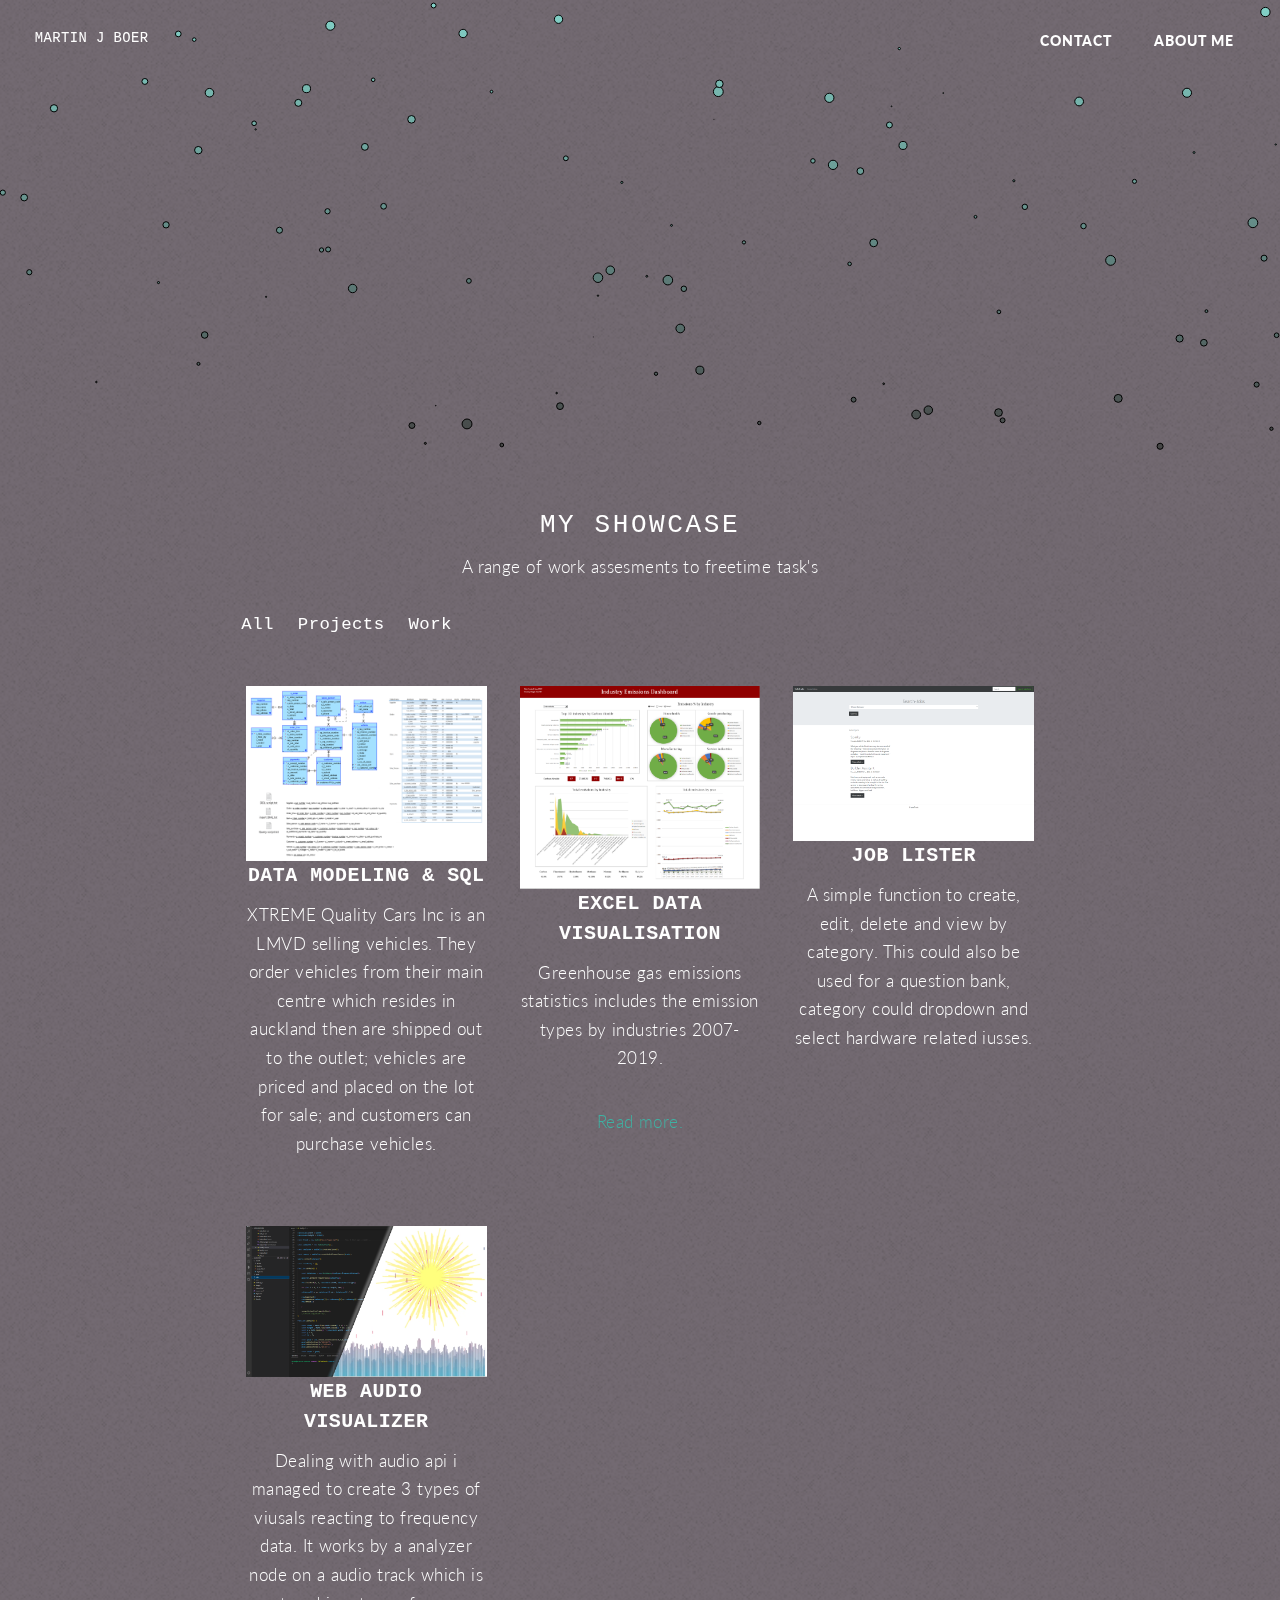
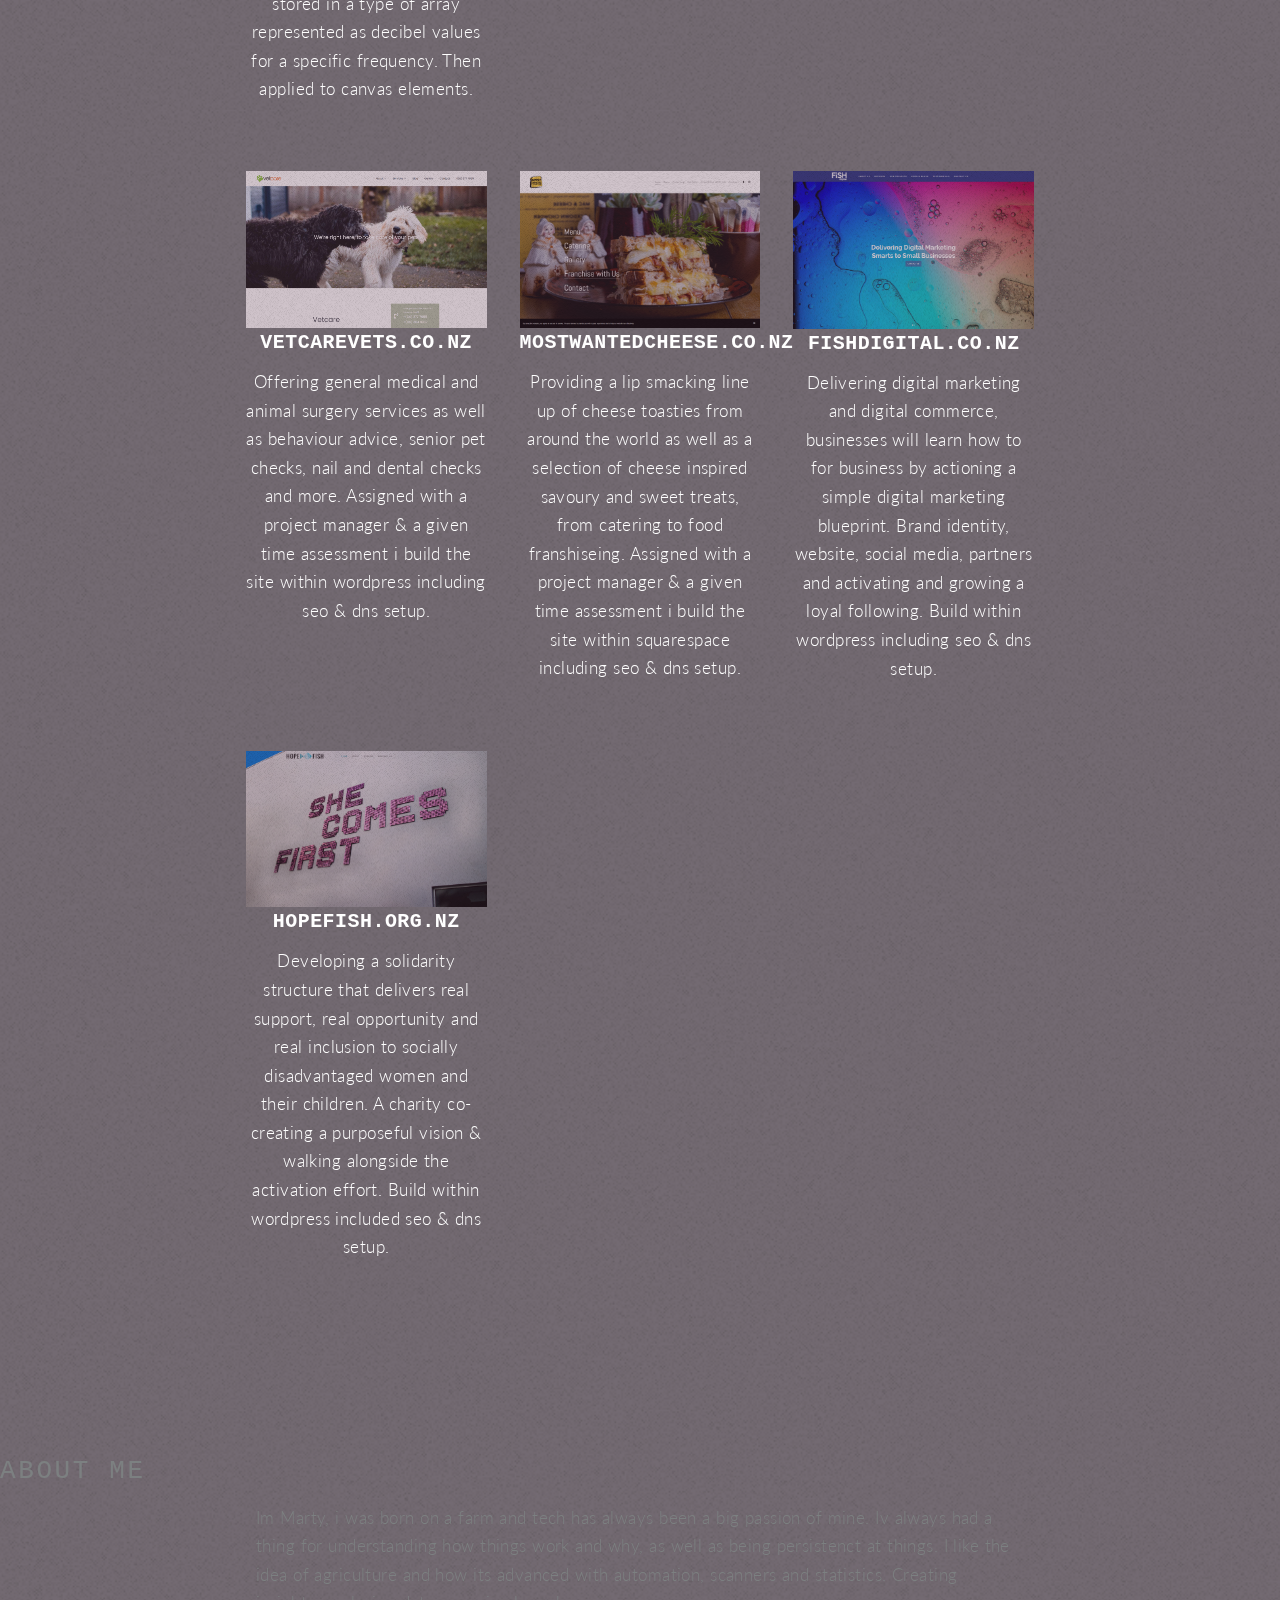
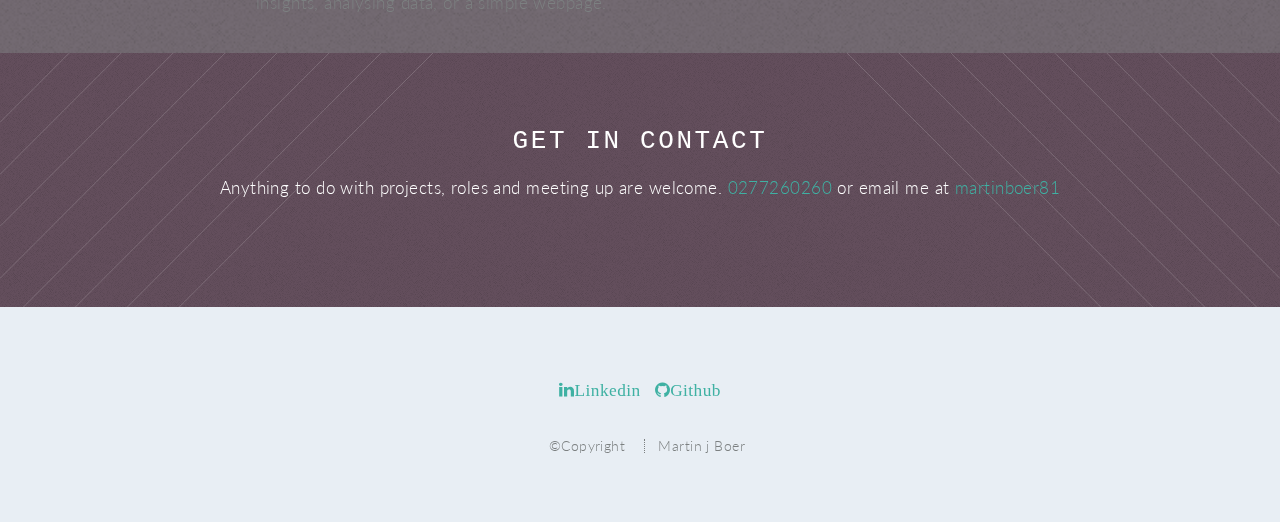
==== commit 257406fe: "Update index.html" ====
--- a/index.html
+++ b/index.html
@@ -35,6 +35,7 @@
 	
 
 	<style>
+		
 	</style>
 
 	</head>
@@ -49,10 +50,19 @@
 		<h1 id="logo"><a href="index.html"><span>Martin J Boer</span></a></h1>
 		<nav id="nav">
 			<ul>
-				<li class="current"><a href="#cta">Contact</a></li>
+				<li class="current">
+					<a href="#cta">Contact</a>
+				</li>
+				<li class="current">
+					<a href="#About">About me</a>
+				</li>
 			</ul>
 		</nav>
 	</header>
+
+
+	<canvas id="canvasOne" style="width: 100%;"></canvas>
+	<script type="text/javascript" src="scripts/ballSys.js"></script>
 			
 	<!-- Banner -->
 	<section id="banner">
@@ -61,8 +71,9 @@
 
 			<header class="special container">
 				<h2><strong>intro</strong></h2>
-				<p>Im Marty, i had grown up on a farm and found myself obtaining a bachelor's in IT. Iv always had a thing for understanding how things work and why, Sometimes geting to in detail is just unnecessary.
-				</p>
+				<p class="fa fa-window-maximize"> Websites</p><br>
+				<p class="fa fa-area-chart"> Dashboards</p>
+				<p class="fa fa-database"> SQL</p>
 			</header>
 			<!--
 			<footer>
@@ -73,9 +84,6 @@
 			-->
 	
 		</div>
-
-		<canvas id="canvasOne" style="width: 100%;"></canvas>
-		<script type="text/javascript" src="scripts/ballSys.js"></script>
 		
 		
 	</section>
@@ -323,9 +331,6 @@
 				</section>
 
 			</div>
-	</div>
-
-		<div class="row" id="work">
 
 			<div class="col-4 col-12-narrower">
 	
@@ -353,6 +358,10 @@
 						It works by a analyzer node on a audio track which is stored in a type of array represented as decibel values for a specific frequency. Then applied to canvas elements.</p>
 				</section>
 			</div>
+
+	</div>
+
+		<div class="row" id="work">
 
 		
 				<div class="col-4 col-12-narrower">
@@ -439,14 +448,29 @@
 
 	</article>
 
+	<!-- About -->
+	<section id="About">
+	<div>
+		<header>
+			<h2>About <strong>me</strong></h2>
+			<p style="padding-left: 20%; padding-right: 20%;">Im Marty, i was born on a farm and tech has always been a big passion of mine. 
+				Iv always had a thing for understanding how things work and why, as well as being persistenct at things. 
+				I like the idea of agriculture and how its advanced with automation, scanners and statistics. Creating insights, analysing data, or a simple webpage.</p>
+		</header>
+	</div>
+	</section>
+
 	<!-- CTA -->
 	<section id="cta">
 
+
+	<div id="ContactCTA">
 		<header>
 			<h2>Get in <strong>contact</strong></h2>
 			<p>Anything to do with projects, roles and meeting up are welcome.
 			<a href="tel:0277260260" style="cursor: pointer;">0277260260</a> or email me at <a href="mailto:martinboer81@gmail.com" style="cursor: pointer;">martinboer81</a></p>
 		</header>
+	</div>	
 
 		<!--<footer>
 			<ul class="buttons">
@@ -659,7 +683,8 @@
 
 	}
 
+
 				
 	</script>
 
-</html>+</html>
--- a/css/main.css
+++ b/css/main.css
@@ -22,10 +22,19 @@
 
 article, aside, details, figcaption, figure,
 footer, header, hgroup, menu, nav, section {
-	display: block;}
+	display: block;
+
+}
 
 body {
 	line-height: 1;
+}
+
+canvas {
+	position: absolute;
+	z-index: -1;
+	left: 0px;
+  	top: 0px;
 }
 
 ol, ul {
@@ -78,7 +87,11 @@
 	}
 
 	body {
-		background: #f3f6fa;
+		/*background: #f3f6fa;*/
+		background-attachment: scroll, scroll, scroll, fixed;
+    	background-color: #7c8081;
+    	background-image: url(images/overlay.png);
+    	background-size: 25em, 25em, auto, cover;
 	}
 
 
@@ -118,8 +131,9 @@
 		color: inherit;
 		font-weight: 300;
 		line-height: 1.75em;
-		margin-bottom: 1em;
+		margin-bottom: 0.5em;
 		text-transform: uppercase;
+		font-family: monospace;
 	}
 
 		h1 a, h2 a, h3 a, h4 a, h5 a, h6 a {
@@ -136,7 +150,38 @@
 	h3 {
 		font-size: 1.15em;
 		letter-spacing: 0.025em;
-	}
+		font-weight: bold;
+	}
+
+	#sectionOne {
+		color: white;
+	}
+
+	#about {
+		padding: 10px;
+    	box-shadow: 5px 10px #E8EEF4;
+	}
+
+	.dropdown-showcase {
+		position: relative;
+		display: inline-block;
+	  }
+	  
+	  
+	  .dropdown-content {
+		display: flex;
+	  }
+	  
+	  .dropdown-content a {
+		color: white;
+		font-family: monospace;
+		padding: 12px 12px;
+		text-decoration: none;
+		display: block;
+	  }
+	  
+	  .dropdown-content a:hover {box-shadow: 0px 8px 16px 0px rgba(0,0,0,0.2); font-weight: normal;}
+	  
 
 	sub {
 		font-size: 0.8em;
@@ -572,13 +617,9 @@
 					padding-top: 25px;
 				}
 
-		.row {
-			margin-top: -50px;
-			margin-left: -50px;
-		}
 
 			.row > * {
-				padding: 50px 0 0 50px;
+				padding: 2%;
 			}
 
 			.row.gtr-uniform {
@@ -815,13 +856,9 @@
 							padding-top: 20px;
 						}
 
-				.row {
-					margin-top: -40px;
-					margin-left: -40px;
-				}
 
 					.row > * {
-						padding: 40px 0 0 40px;
+						padding: 2%;
 					}
 
 					.row.gtr-uniform {
@@ -1060,13 +1097,9 @@
 							padding-top: 20px;
 						}
 
-				.row {
-					margin-top: -40px;
-					margin-left: -40px;
-				}
 
 					.row > * {
-						padding: 40px 0 0 40px;
+						padding: 2%;
 					}
 
 					.row.gtr-uniform {
@@ -1305,13 +1338,9 @@
 							padding-top: 15px;
 						}
 
-				.row {
-					margin-top: -30px;
-					margin-left: -30px;
-				}
 
 					.row > * {
-						padding: 30px 0 0 30px;
+						padding: 2%;
 					}
 
 					.row.gtr-uniform {
@@ -1550,13 +1579,9 @@
 							padding-top: 15px;
 						}
 
-				.row {
-					margin-top: -30px;
-					margin-left: -30px;
-				}
 
 					.row > * {
-						padding: 30px 0 0 30px;
+						padding: 2%;
 					}
 
 					.row.gtr-uniform {
@@ -1795,13 +1820,9 @@
 							padding-top: 15px;
 						}
 
-				.row {
-					margin-top: -30px;
-					margin-left: -30px;
-				}
 
 					.row > * {
-						padding: 30px 0 0 30px;
+						padding: 2%;
 					}
 
 					.row.gtr-uniform {
@@ -1855,13 +1876,14 @@
 	}
 
 	header.major {
-		padding-bottom: 2em;
+		padding-top: 3em;
 	}
 
 	header.special {
-		margin-bottom: 5em;
+		margin-bottom: 1em;
 		position: relative;
 		text-align: center;
+		color: white;
 	}
 
 
@@ -1879,7 +1901,7 @@
 
 		header.special h2 + p {
 			margin-bottom: 0;
-			padding-top: 1.5em;
+			padding-top: 0.5em;
 		}
 
 		header.special .icon {
@@ -1934,7 +1956,6 @@
 
 		.image.featured {
 			display: block;
-			margin: 0 0 2em 0;
 		}
 
 			.image.featured img {
@@ -2205,16 +2226,17 @@
 		color: inherit;
 		cursor: pointer;
 		display: inline-block;
-		font-size: 0.8em;
+		font-size: 0.7em;
 		font-weight: 900;
 		letter-spacing: 2px;
-		min-width: 18em;
+		min-width: 5em;
 		padding: 0 0.75em;
-		line-height: 3.75em;
+		line-height: 3em;
 		text-align: center;
 		text-decoration: none;
 		text-transform: uppercase;
 		border-radius: 5px;
+		box-shadow: 5px 5px;
 	}
 
 		input[type="button"]:hover,
@@ -2267,11 +2289,13 @@
 
 	.wrapper {
 		margin-bottom: 5em;
-		padding: 5em;
+		/*padding: 5em;*/
 	}
 
 		.wrapper.style1 {
-			padding: 0;
+			/*padding: 5em;*/
+    		color: inherit;
+    		border-radius: 5px;
 		}
 
 		.wrapper.style2 {
@@ -2315,6 +2339,7 @@
 			background: #fff;
 			color: inherit;
 			border-radius: 5px;
+			padding: 5em
 		}
 
 		.wrapper.style4 {
@@ -2591,15 +2616,15 @@
 
 	#banner {
 		background-attachment: scroll, scroll, scroll, fixed;
-		background-color: #645862;
-		background-image: url("images/light-bl.svg"), url("images/light-br.svg"), url("images/overlay.png");
-		background-position: bottom left, bottom right, top left, top center;
-		background-repeat: no-repeat, no-repeat, repeat, no-repeat;
+		background-color: #7c8081;
+		background-image: url("images/overlay.png");
 		background-size: 25em, 25em, auto, cover;
 		color: #fff;
 		cursor: default;
-		padding: 6em 0;
 		text-align: center;
+		padding: 10% 25% 5% 25%;
+		position: relative;
+		z-index: -2;
 	}
 
 		#banner .inner {
@@ -2613,11 +2638,14 @@
 			animation-fill-mode: forwards;
 			background: rgba(52, 27, 43, 0.5);
 			color: #fff;
-			display: inline-block;
+			/*display: inline-block;*/
 			opacity: 0;
 			padding: 3em;
 			text-align: center;
 			border-radius: 5px;
+			left: 25%; 
+			right: 25%; 
+			top:15%
 		}
 
 		
@@ -2629,16 +2657,12 @@
 
 			#banner .inner header {
 				display: inline-block;
-				border-bottom: solid 2px;
-				border-top: solid 2px;
 				margin: 0 0 2em 0;
 				padding: 3px 0 3px 0;
 			}
 
 				#banner .inner header h2 {
-					border-bottom: solid 2px;
-					border-top: solid 2px;
-					font-size: 2.5em;
+					font-size: 1.5em;
 					font-weight: 900;
 					letter-spacing: 0.2em;
 					margin: 0;
@@ -2650,6 +2674,7 @@
 			#banner .inner p {
 				letter-spacing: 0.1em;
 				margin: 0;
+
 			}
 
 				#banner .inner p a {
@@ -2663,15 +2688,8 @@
 				
 			}
 
-/* Main */
-
-	#main {
-		background-image: url("images/dark-tl.svg"), url("images/dark-tr.svg");
-		background-position: top left, top right;
-		background-repeat: no-repeat;
-		background-size: 25em;
-		padding: 5em 0;
-	}
+	/* Main */
+
 
 		#main > :last-child {
 			margin-bottom: 0;
@@ -2755,7 +2773,7 @@
 		/* Section/Article */
 
 			header.special {
-				margin-bottom: 4em;
+				margin-bottom: 1em;
 			}
 
 	}
@@ -2867,7 +2885,7 @@
 				}
 
 				.wrapper.style1 {
-					padding: 0 2.5em;
+					padding: 2.5em 2.5em 0 2.5em;
 				}
 
 				.wrapper.style2 {
@@ -2918,7 +2936,7 @@
 			}
 
 			header.special {
-				margin-bottom: 4em;
+				margin-bottom: 1em;
 			}
 
 				header.special:before, header.special:after {
@@ -3246,7 +3264,7 @@
 				}
 
 				header.special {
-					margin-bottom: 3em;
+					margin-bottom: 1em;
 					padding-left: 1.5em;
 					padding-right: 1.5em;
 					margin-top: 2em;
@@ -3341,7 +3359,6 @@
 
 			#banner {
 				background-size: 10em, 10em, auto, cover;
-				padding: 6em 0;
 			}
 
 				#banner .inner {
--- a/css/indexPage.css
+++ b/css/indexPage.css
@@ -70,6 +70,7 @@
 /* Modal Content */
 .ePopupContent {
 background-color: #fefefe;
+border-radius: 0.5%;
 margin: auto;
 padding: 20px;
 border: 1px solid #888;
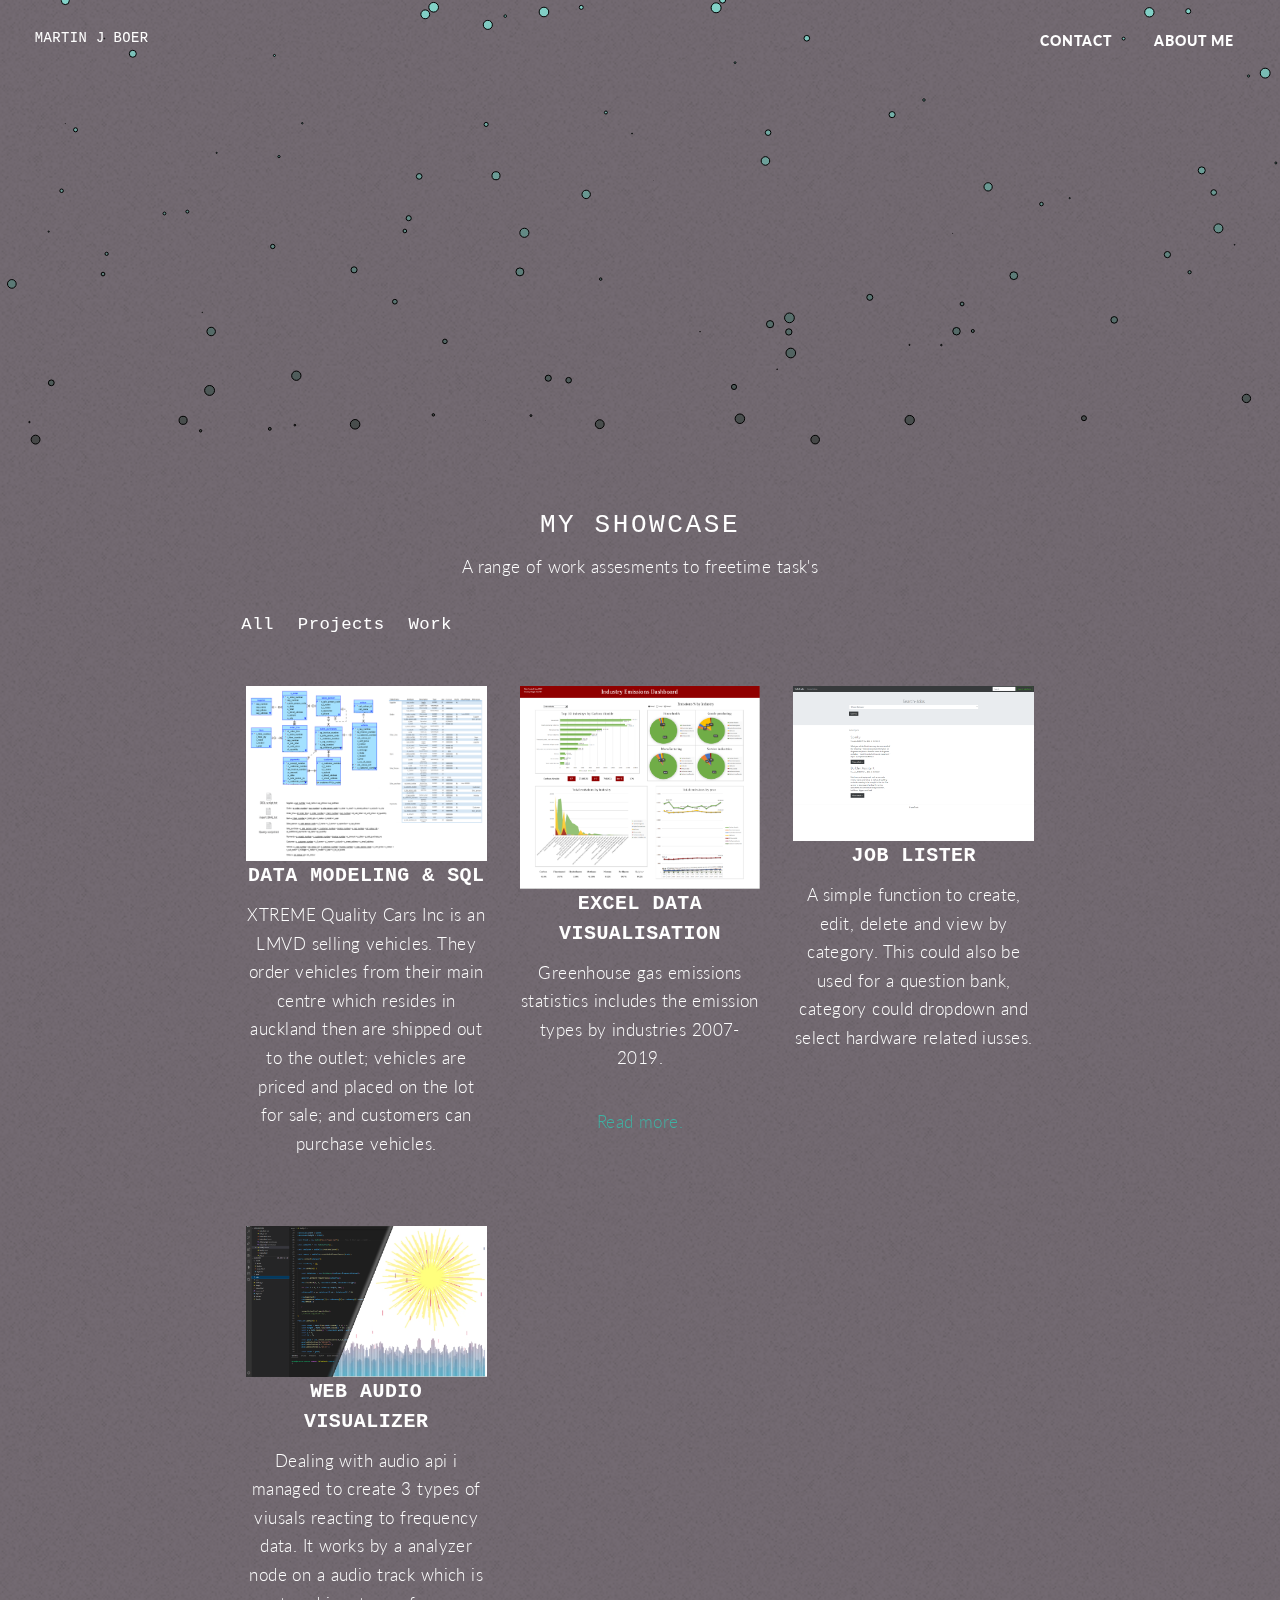
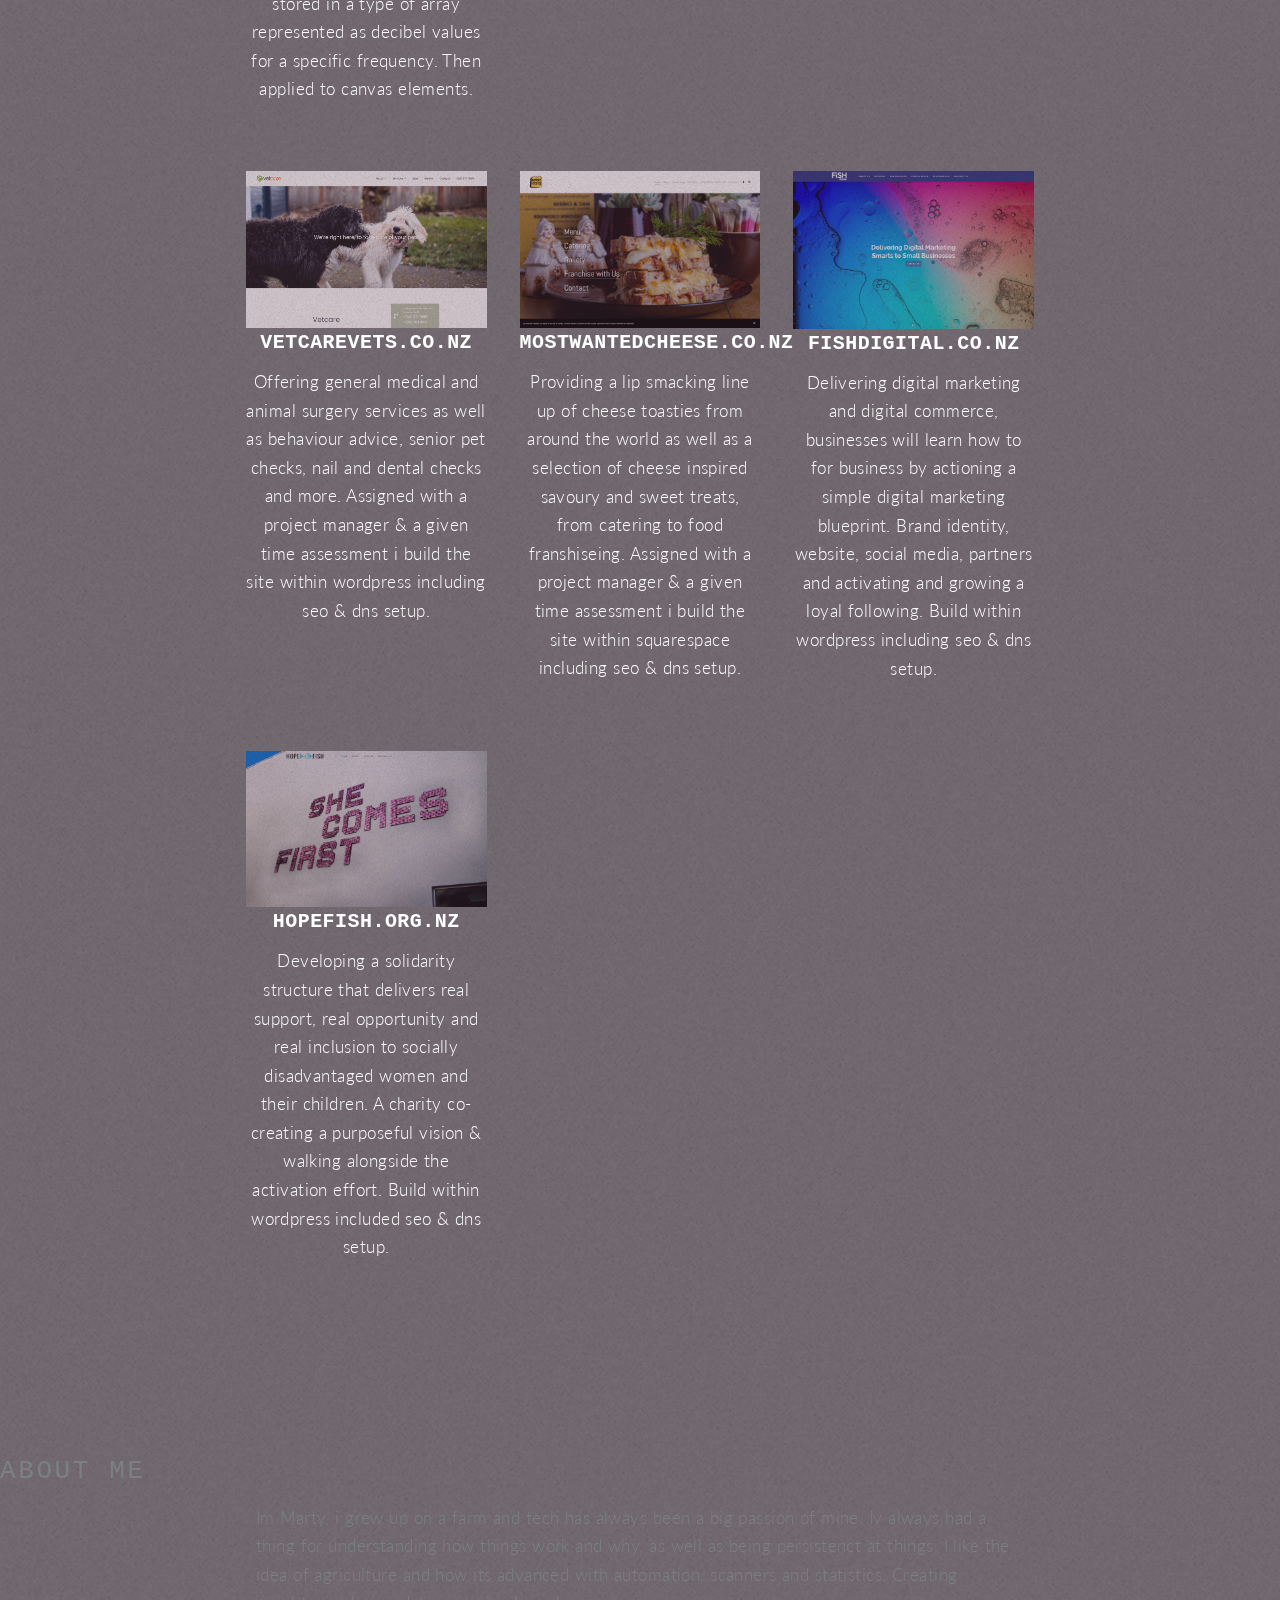
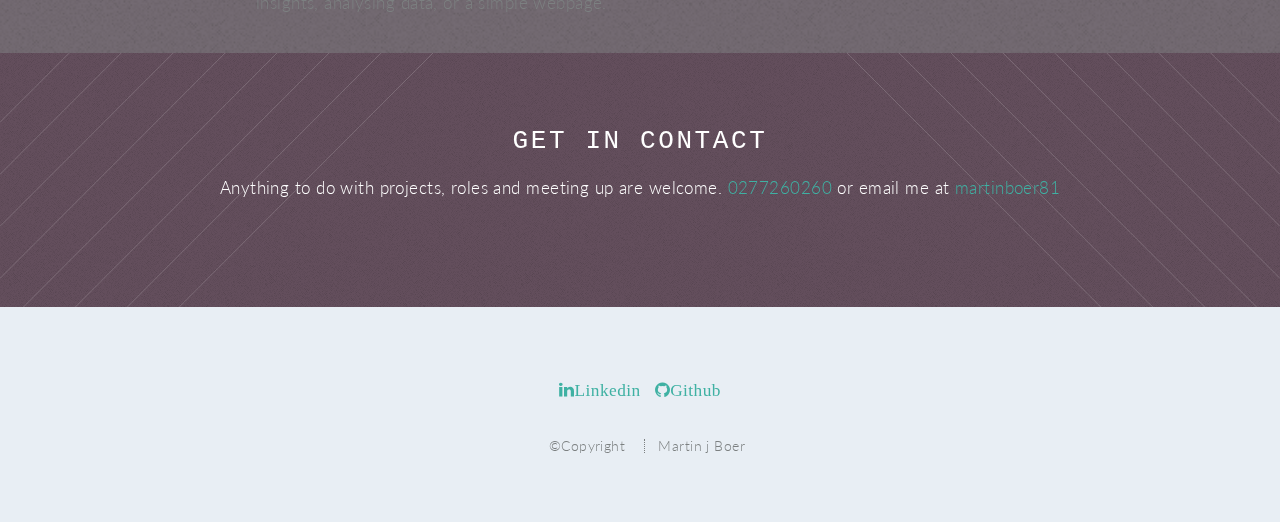
==== commit 8da08615: "Update index.html" ====
--- a/index.html
+++ b/index.html
@@ -453,7 +453,7 @@
 	<div>
 		<header>
 			<h2>About <strong>me</strong></h2>
-			<p style="padding-left: 20%; padding-right: 20%;">Im Marty, i was born on a farm and tech has always been a big passion of mine. 
+			<p style="padding-left: 20%; padding-right: 20%;">Im Marty, i grew up on a farm and tech has always been a big passion of mine. 
 				Iv always had a thing for understanding how things work and why, as well as being persistenct at things. 
 				I like the idea of agriculture and how its advanced with automation, scanners and statistics. Creating insights, analysing data, or a simple webpage.</p>
 		</header>
